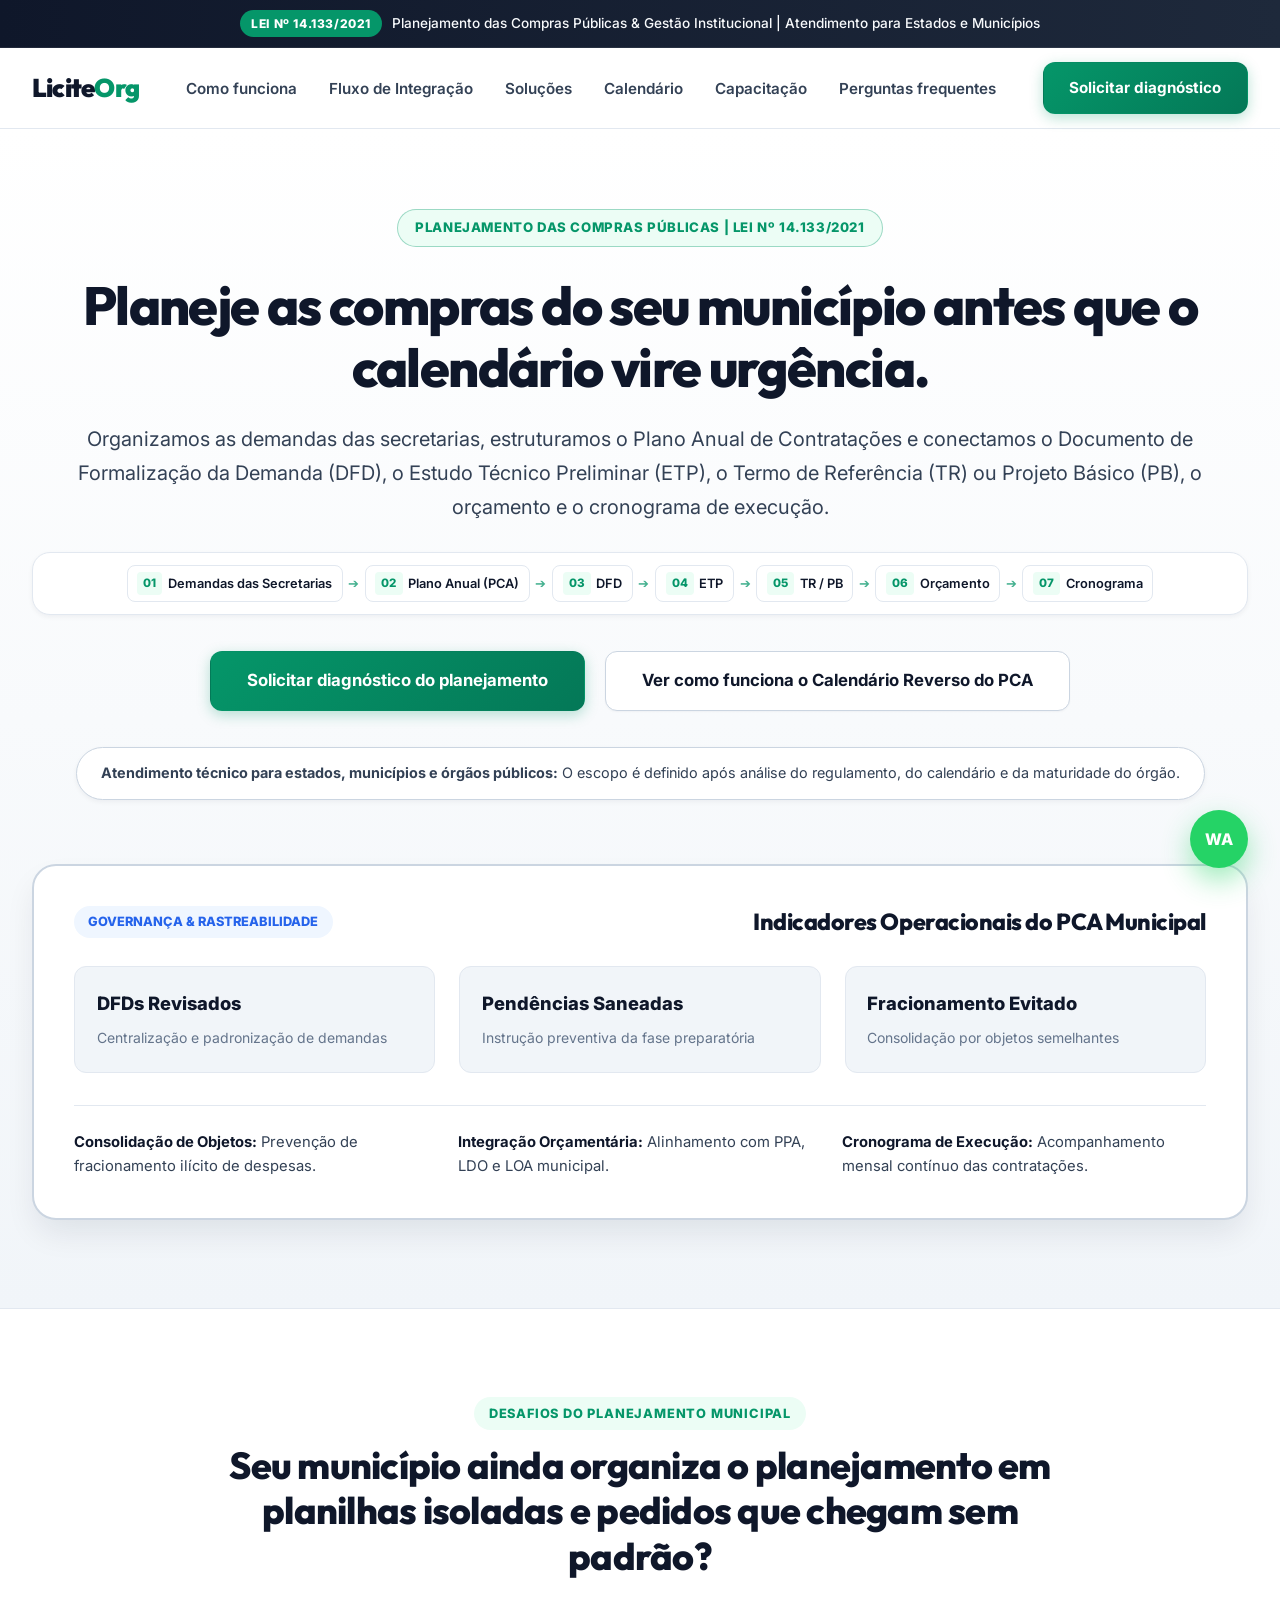
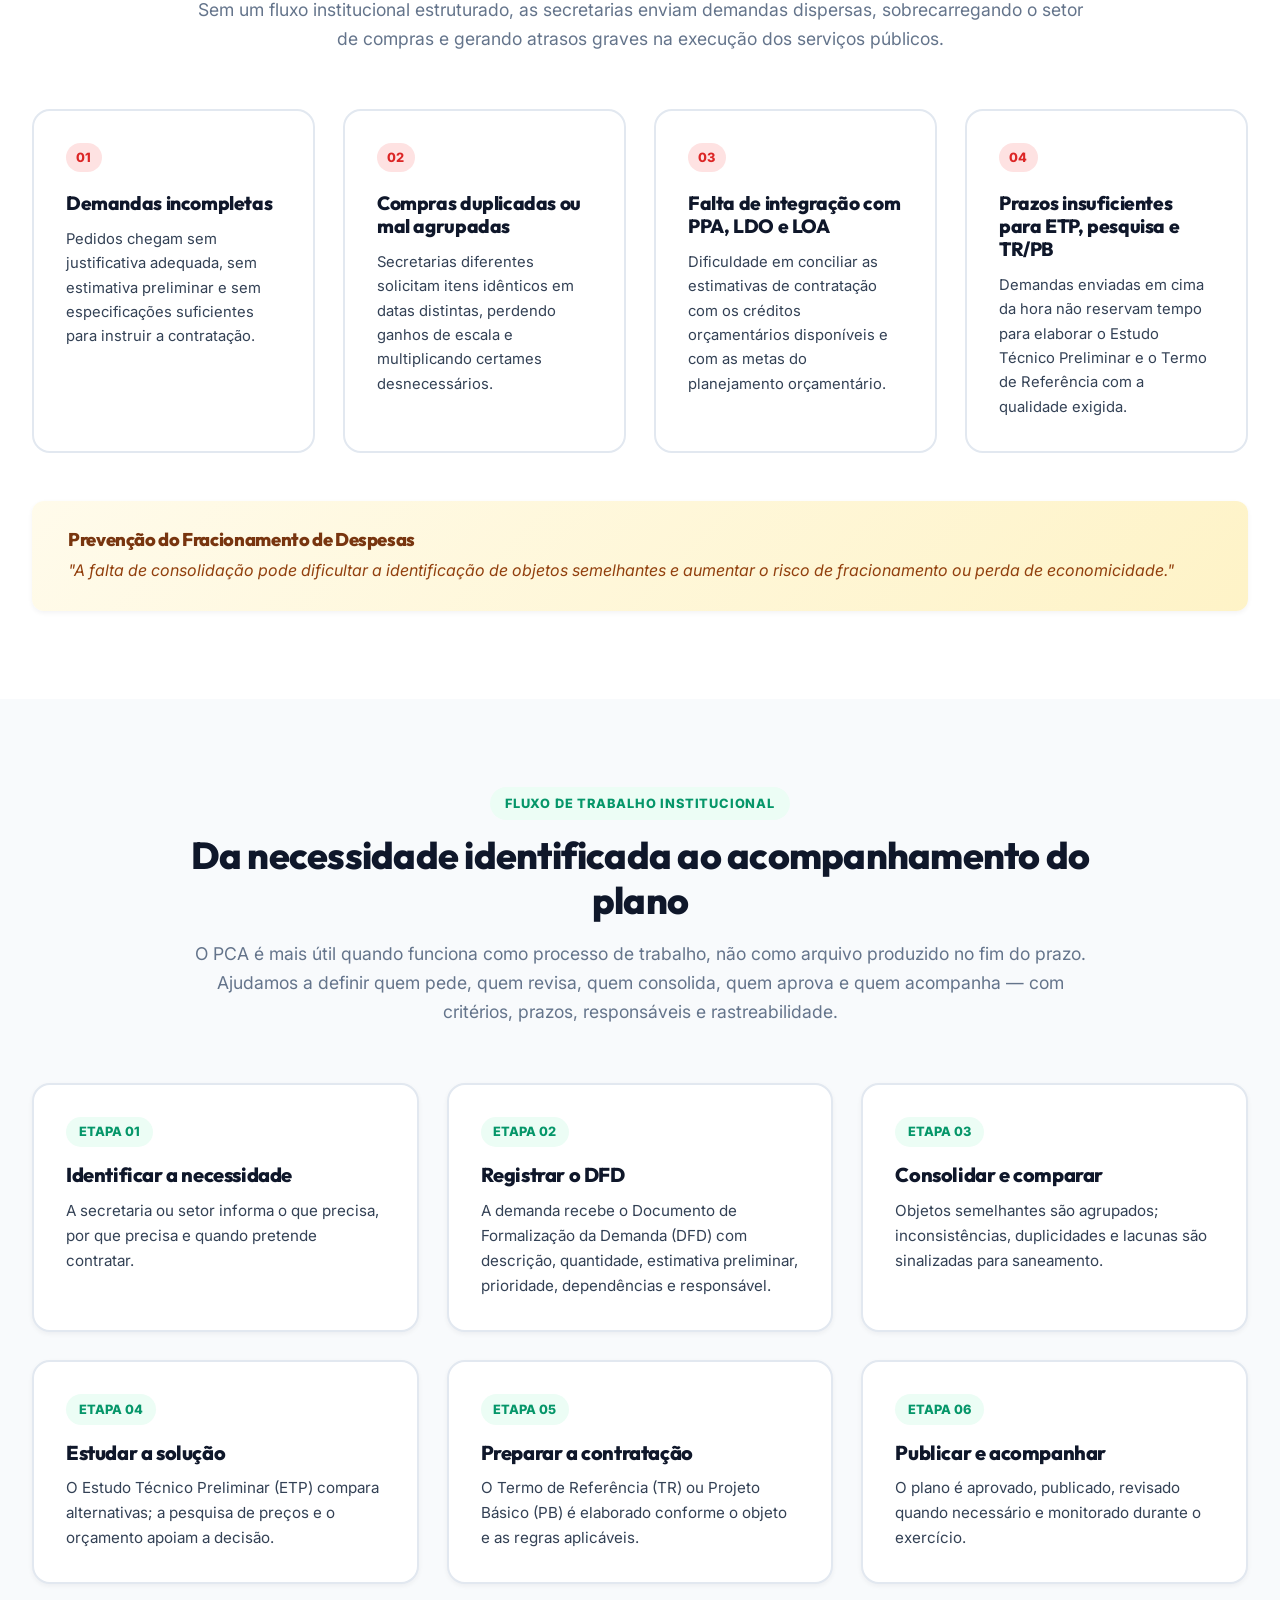
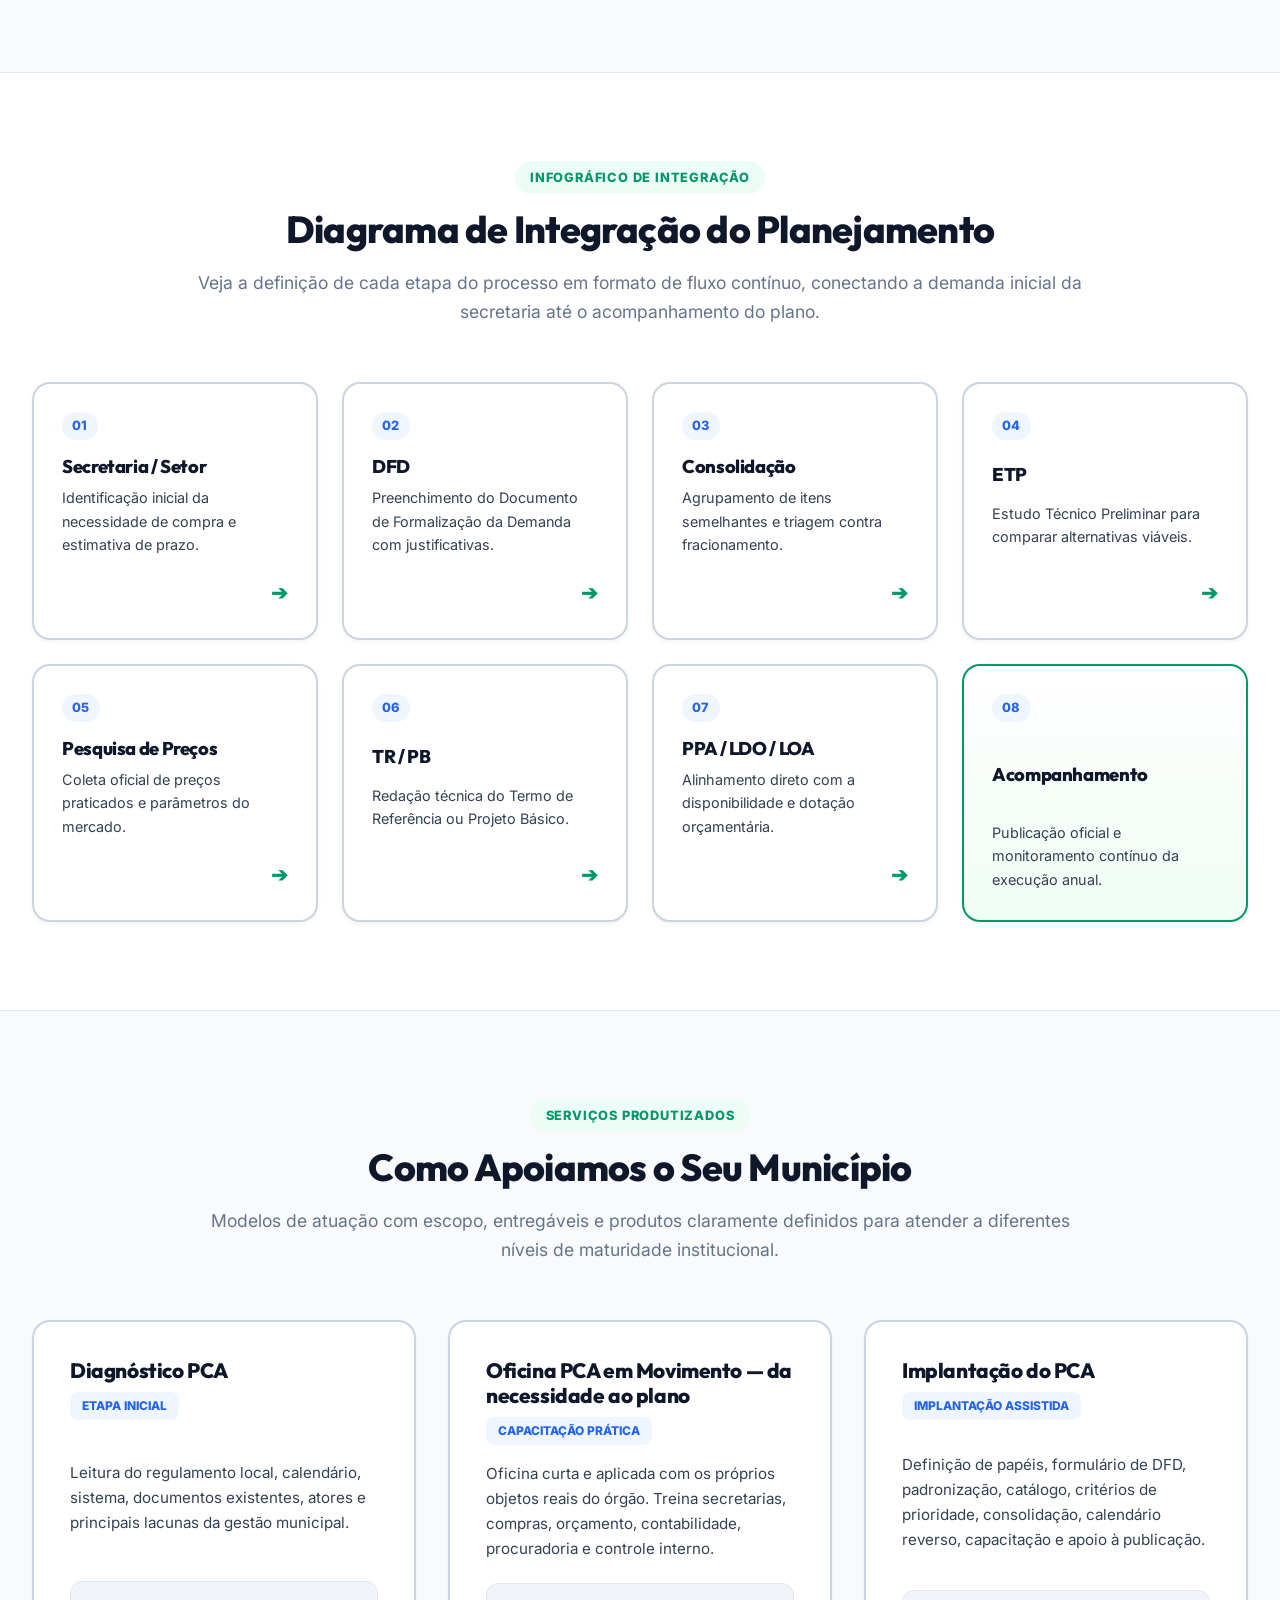
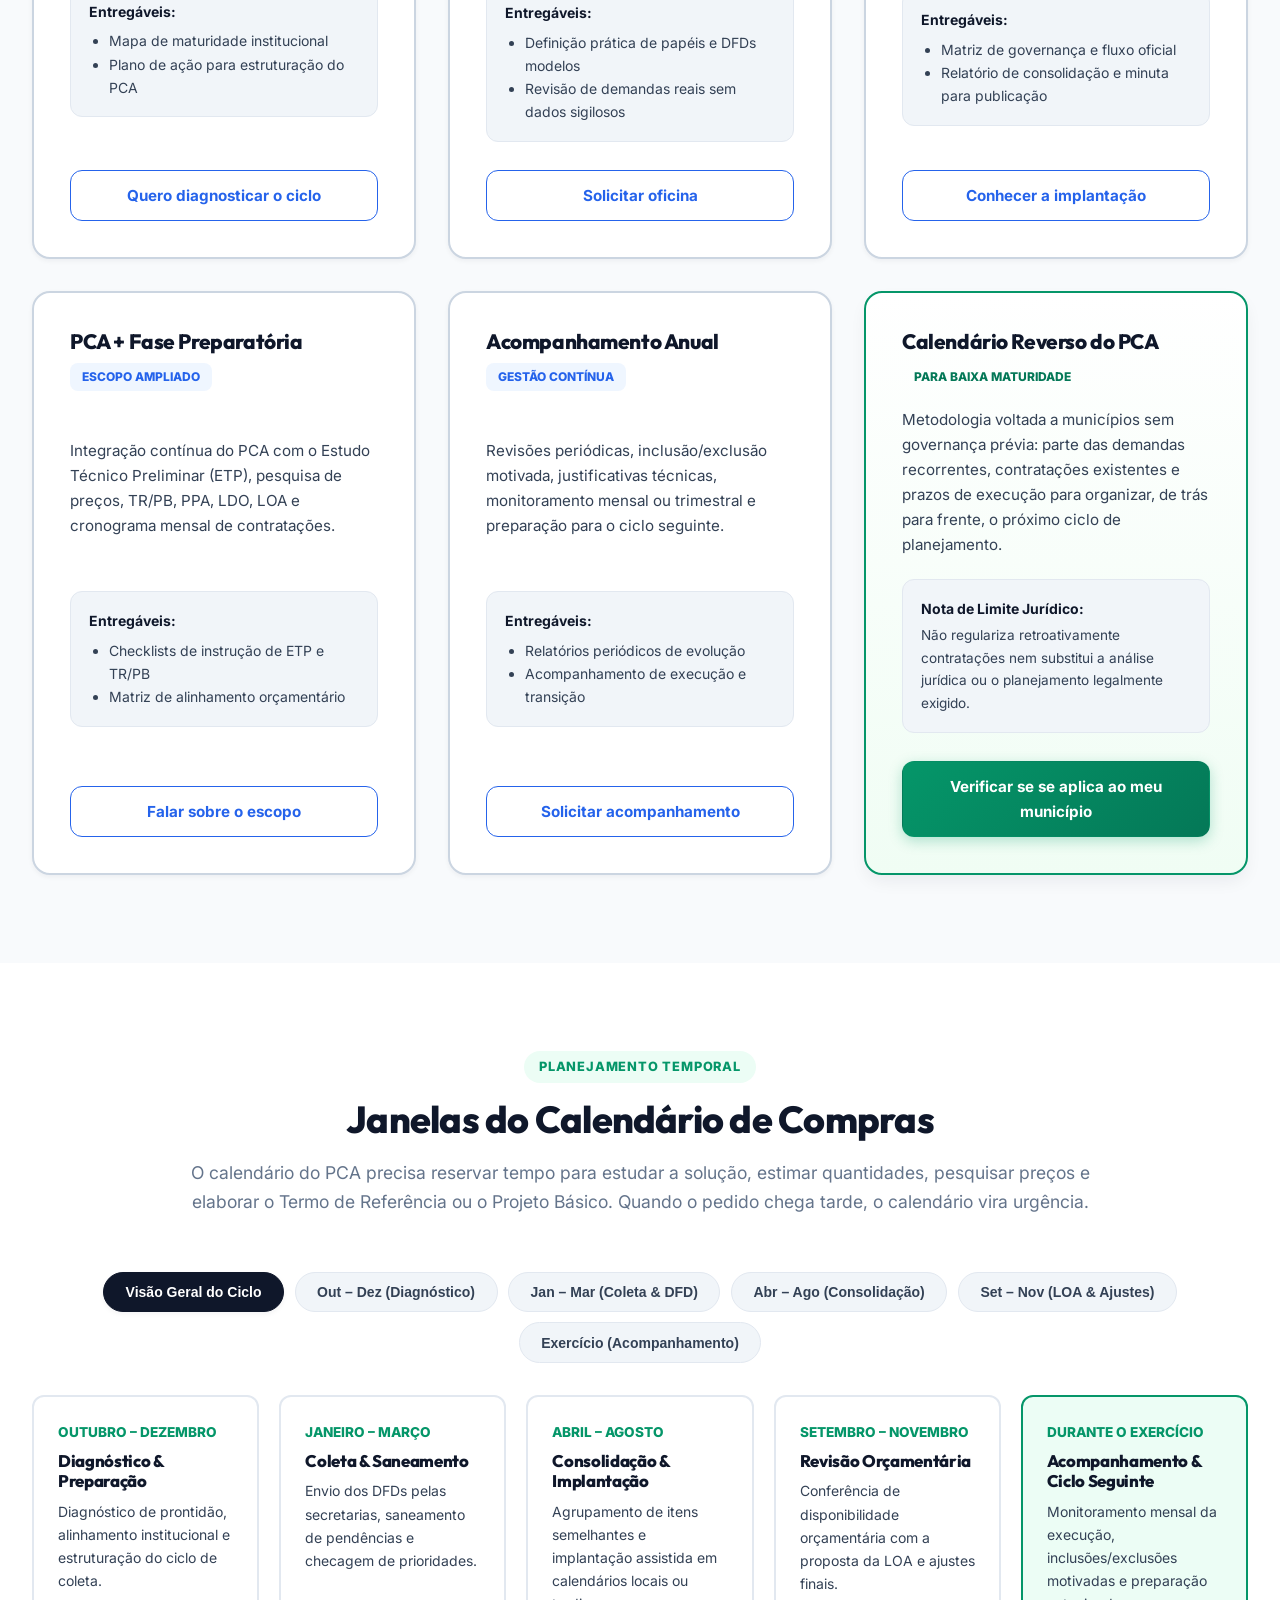
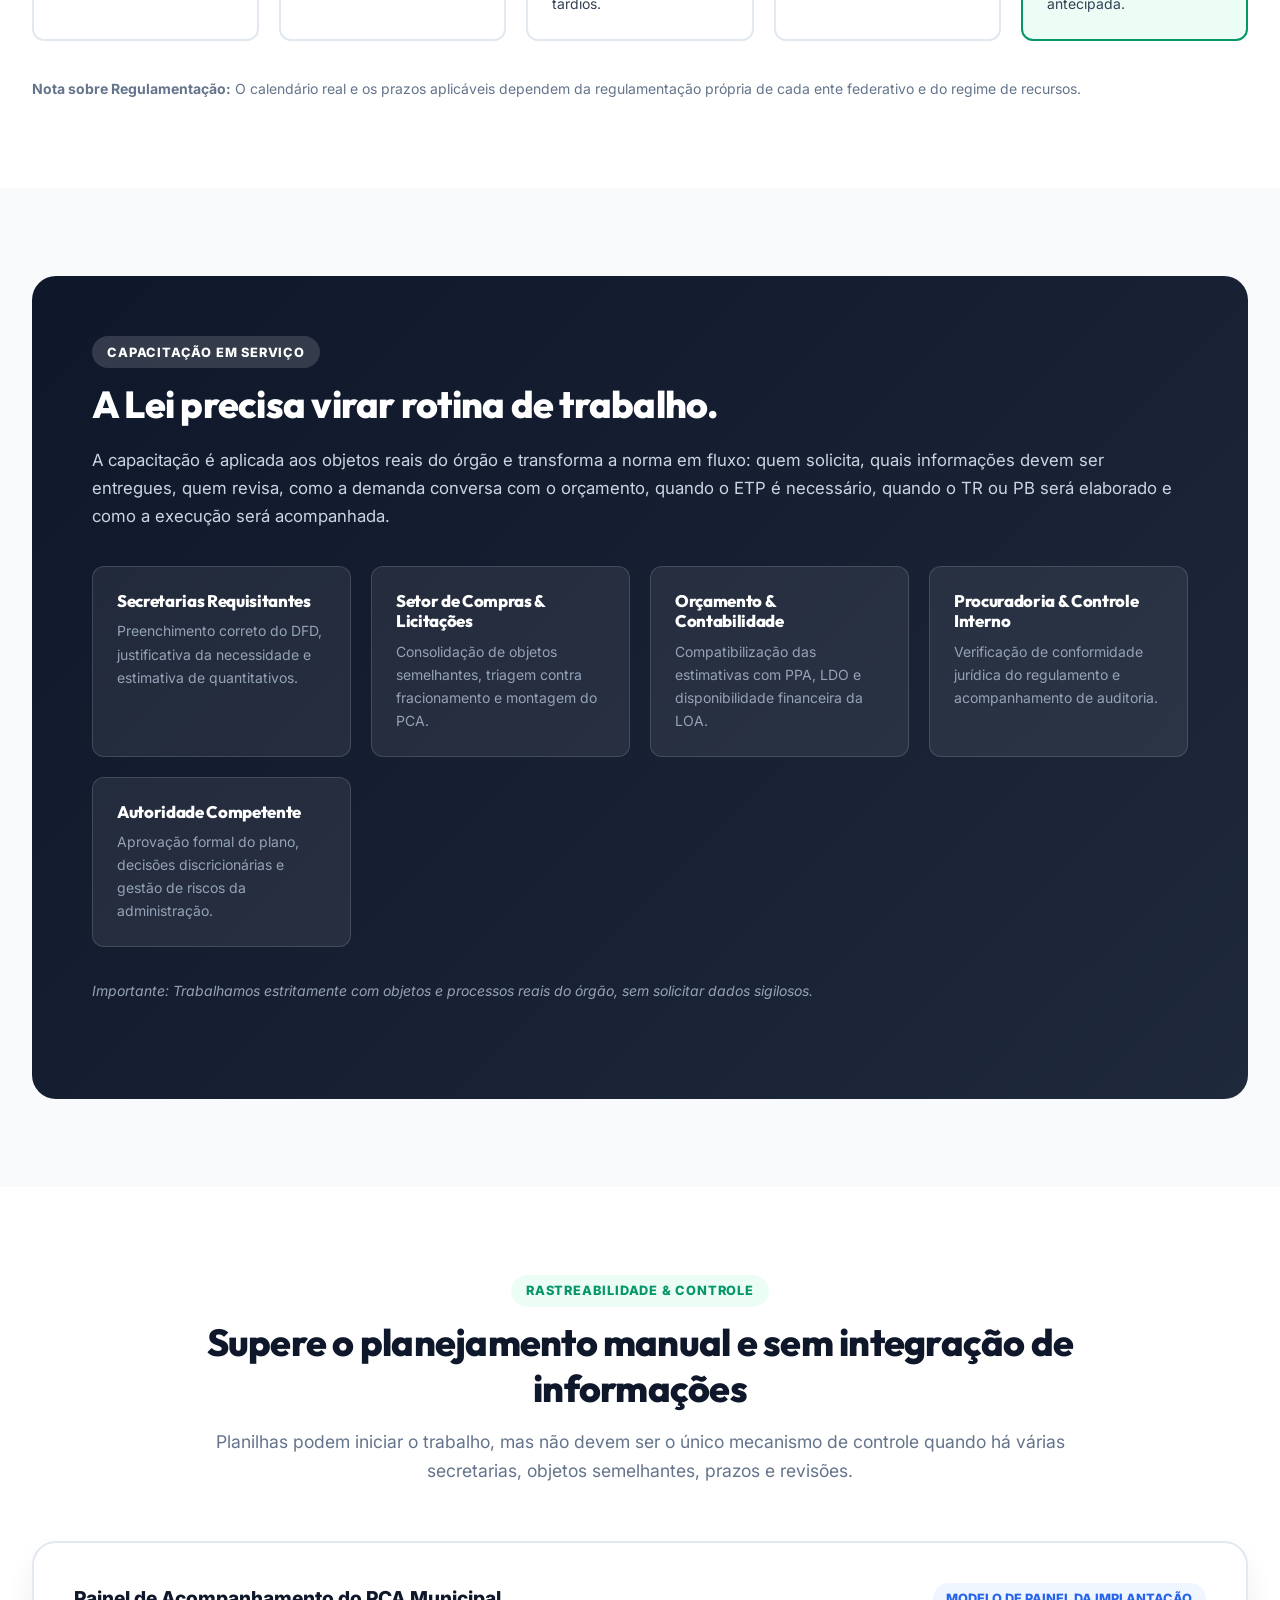
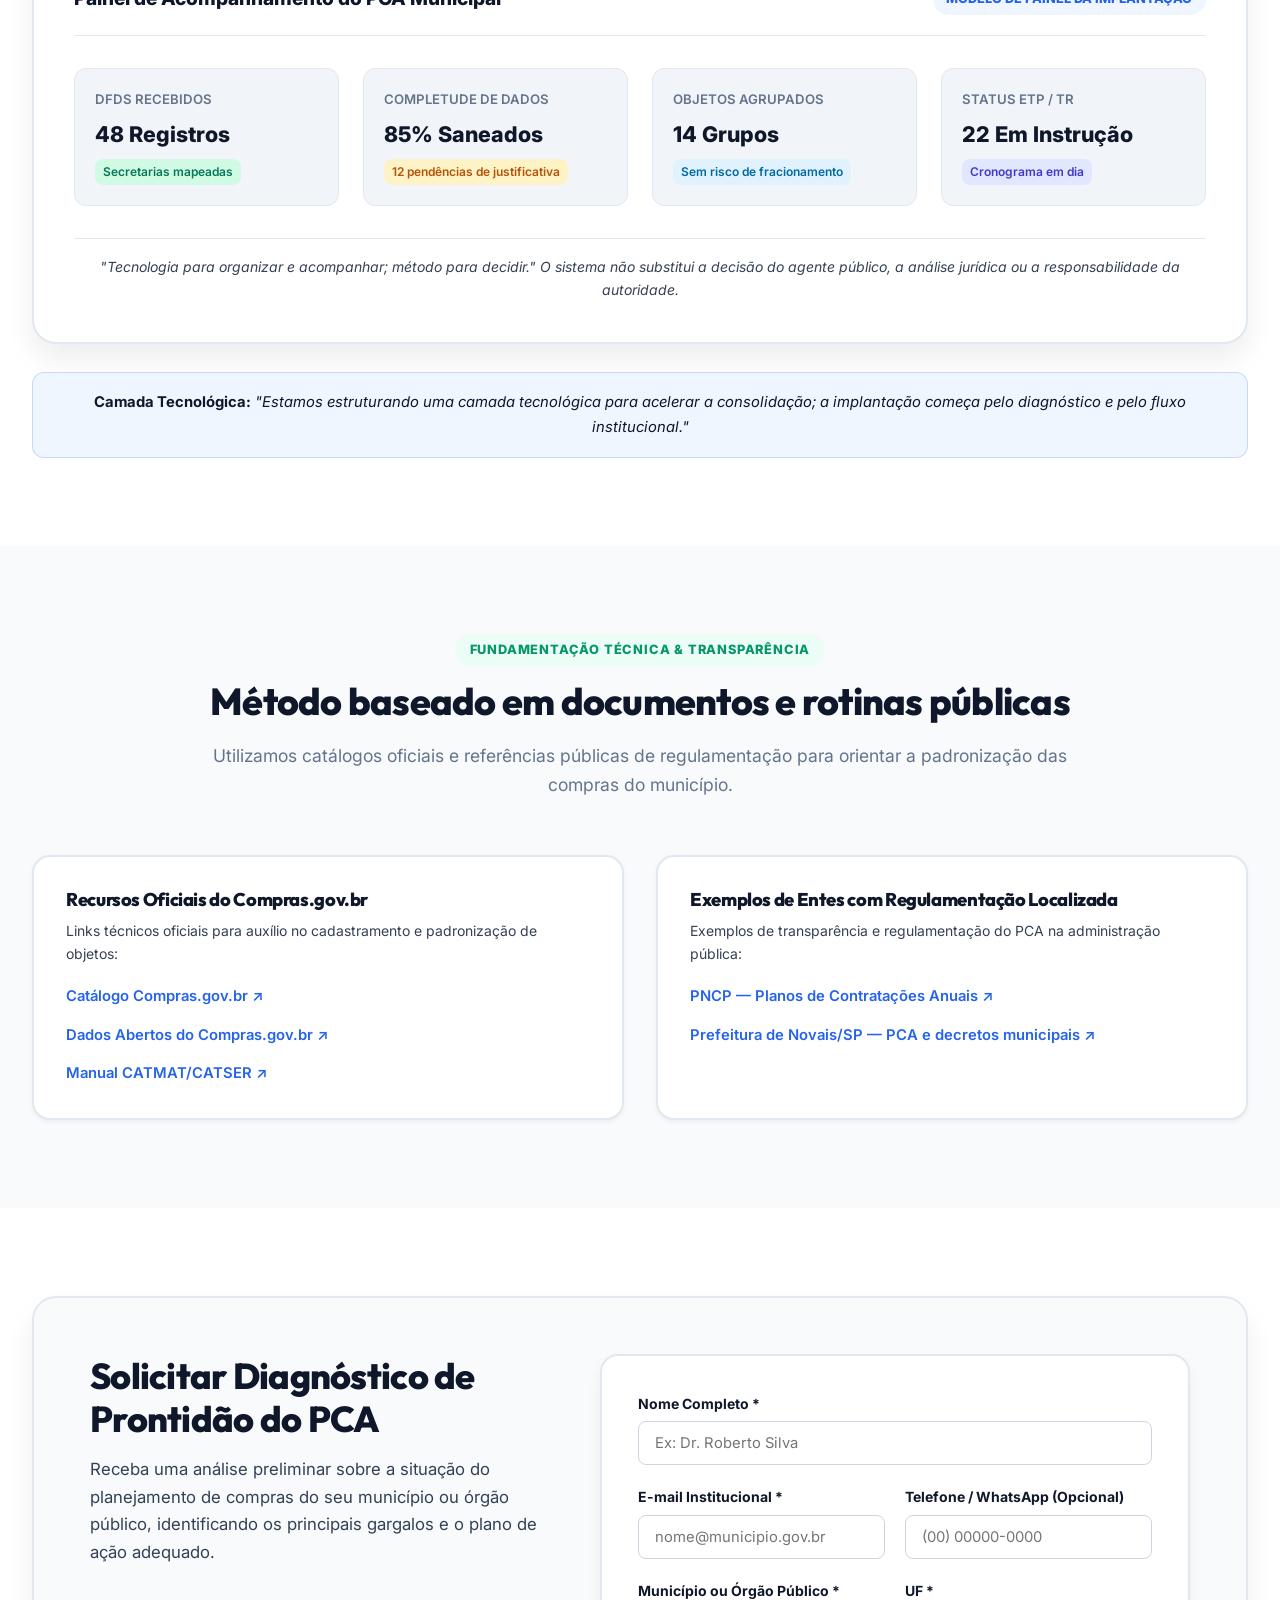
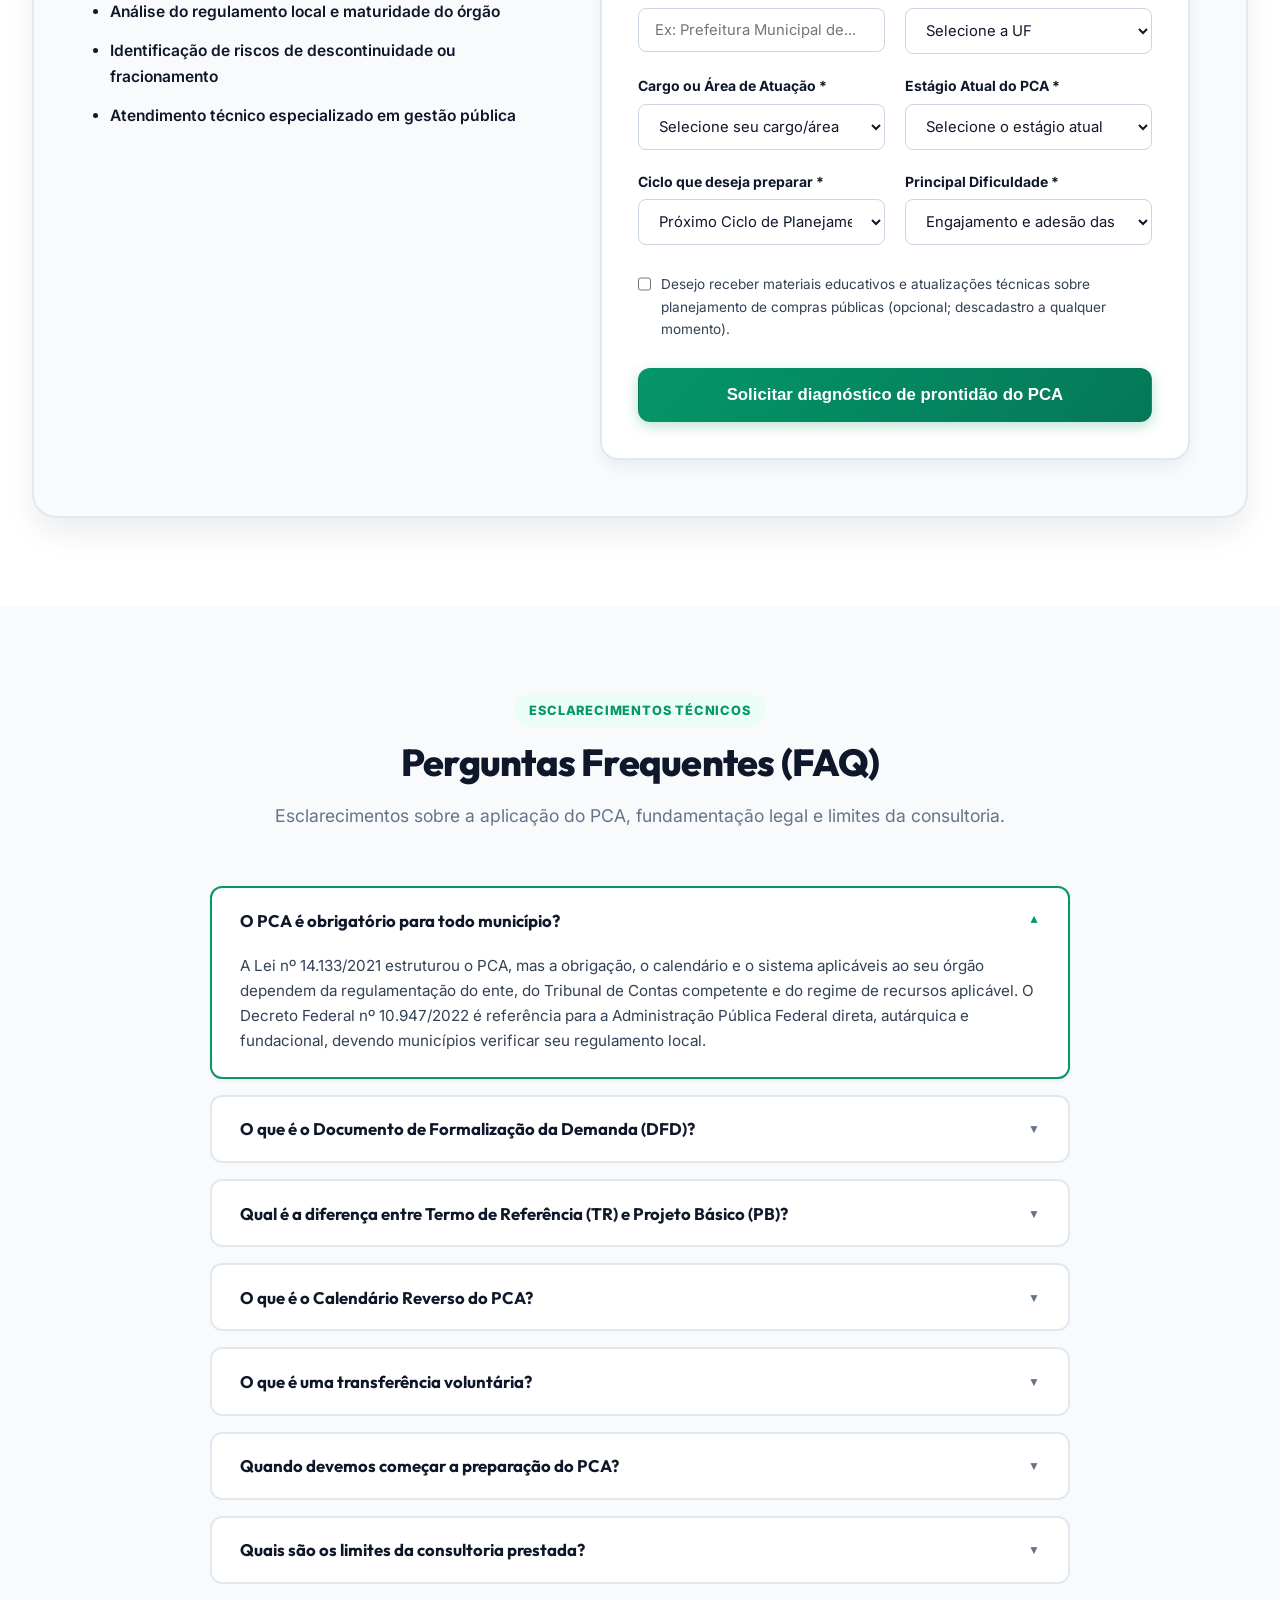
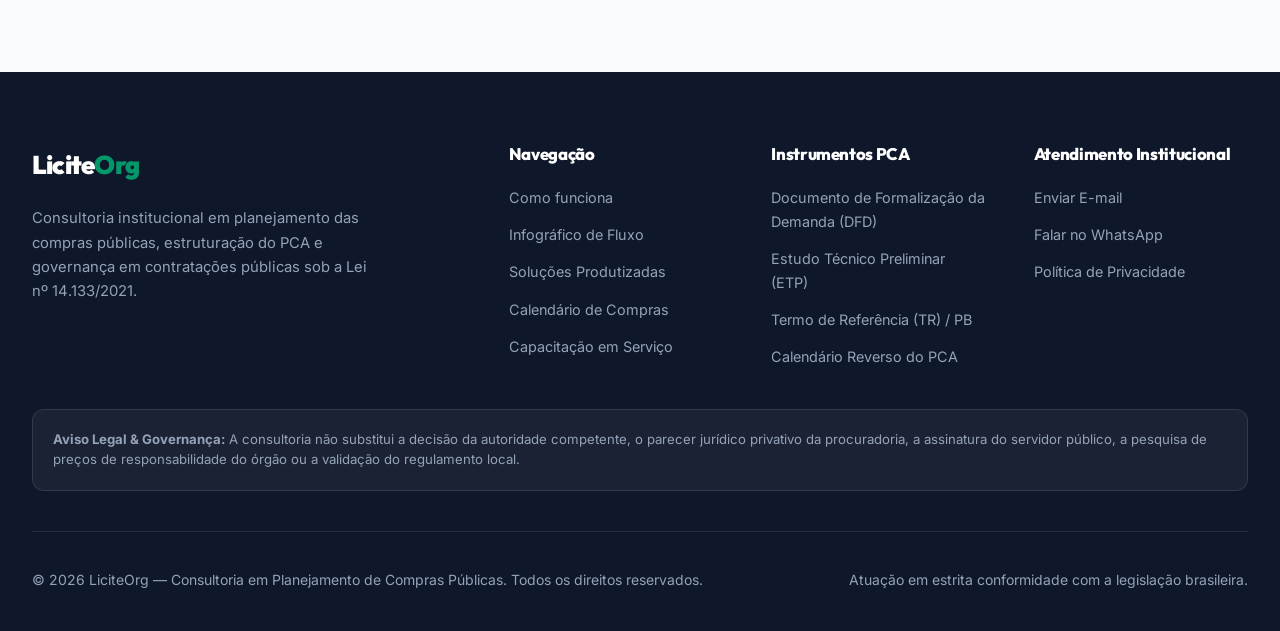
==== index.html @ 4f3f9ecb "Add files via upload" ====
<!DOCTYPE html>
<html lang="pt-BR">
<head>
  <meta charset="UTF-8">
  <meta name="viewport" content="width=device-width, initial-scale=1.0">
  
  <!-- Primary Meta Tags -->
  <title>Planejamento das compras públicas e PCA | LiciteOrg</title>
  <meta name="title" content="Planejamento das compras públicas e PCA | LiciteOrg">
  <meta name="description" content="Organize demandas, DFDs, ETP, TR/PB, orçamento e acompanhamento do Plano Anual de Contratações do seu município ou órgão público.">
  <meta name="keywords" content="Plano Anual de Contratações, PCA municipal, Documento de Formalização da Demanda, DFD, Estudo Técnico Preliminar, ETP, Termo de Referência, TR, Projeto Básico, PB, planejamento das compras públicas, Lei 14.133/2021, capacitação Lei 14.133/2021">

  <!-- Open Graph / Facebook -->
  <meta property="og:type" content="website">
  <meta property="og:title" content="Planejamento das compras públicas e PCA | LiciteOrg">
  <meta property="og:description" content="Organize demandas, DFDs, ETP, TR/PB, orçamento e acompanhamento do Plano Anual de Contratações do seu município ou órgão público.">

  <!-- Structured Data (JSON-LD) -->
  <script type="application/ld+json">
  {
    "@context": "https://schema.org",
    "@type": "Organization",
    "name": "LiciteOrg",
    "url": "https://liciteorg.com.br",
    "description": "Consultoria especializada no planejamento institucional de compras públicas e implantação assistida do Plano Anual de Contratações (PCA) sob a Lei nº 14.133/2021."
  }
  </script>

  <!-- Google Fonts -->
  <link rel="preconnect" href="https://fonts.googleapis.com">
  <link rel="preconnect" href="https://fonts.gstatic.com" crossorigin>
  <link href="https://fonts.googleapis.com/css2?family=Inter:wght@300;400;500;600;700;800&family=Outfit:wght@500;600;700;800;900&display=swap" rel="stylesheet">

  <!-- Custom CSS -->
  <link rel="stylesheet" href="css/styles.css">
</head>
<body>

  <!-- Top Announcement Bar -->
  <div class="top-bar">
    <div class="container">
      <span>
        <span class="badge">LEI Nº 14.133/2021</span>
        Planejamento das Compras Públicas & Gestão Institucional | Atendimento para Estados e Municípios
      </span>
    </div>
  </div>

  <!-- Sticky Navbar -->
  <header class="navbar">
    <div class="container nav-container">
      <a href="#" class="brand-logo" id="nav-brand-logo">
        <div class="brand-text">
          Licite<span>Org</span>
        </div>
      </a>

      <ul class="nav-menu">
        <li><a href="#como-funciona" class="nav-link">Como funciona</a></li>
        <li><a href="#diagrama" class="nav-link">Fluxo de Integração</a></li>
        <li><a href="#solucoes" class="nav-link">Soluções</a></li>
        <li><a href="#calendario" class="nav-link">Calendário</a></li>
        <li><a href="#capacitacao" class="nav-link">Capacitação</a></li>
        <li><a href="#faq" class="nav-link">Perguntas frequentes</a></li>
      </ul>

      <a href="#contato" class="btn btn-primary" id="nav-cta-btn">
        Solicitar diagnóstico
      </a>
    </div>
  </header>

  <!-- Hero Section (Texto & Subheadline em Toda a Extensão da Página) -->
  <section class="hero hero-grand">
    <div class="container">
      <div class="hero-header-full">
        <div class="hero-tag">
          PLANEJAMENTO DAS COMPRAS PÚBLICAS | LEI Nº 14.133/2021
        </div>

        <h1 class="hero-title">
          Planeje as compras do seu município antes que o calendário vire urgência.
        </h1>

        <p class="hero-subtitle">
          Organizamos as demandas das secretarias, estruturamos o Plano Anual de Contratações e conectamos o Documento de Formalização da Demanda (DFD), o Estudo Técnico Preliminar (ETP), o Termo de Referência (TR) ou Projeto Básico (PB), o orçamento e o cronograma de execução.
        </p>

        <!-- Horizontal Flow Ribbon accompanying full page width -->
        <div class="hero-flow-ribbon">
          <div class="flow-step"><span class="step-num">01</span> Demandas das Secretarias</div>
          <div class="flow-arrow">➔</div>
          <div class="flow-step"><span class="step-num">02</span> Plano Anual (PCA)</div>
          <div class="flow-arrow">➔</div>
          <div class="flow-step"><span class="step-num">03</span> DFD</div>
          <div class="flow-arrow">➔</div>
          <div class="flow-step"><span class="step-num">04</span> ETP</div>
          <div class="flow-arrow">➔</div>
          <div class="flow-step"><span class="step-num">05</span> TR / PB</div>
          <div class="flow-arrow">➔</div>
          <div class="flow-step"><span class="step-num">06</span> Orçamento</div>
          <div class="flow-arrow">➔</div>
          <div class="flow-step"><span class="step-num">07</span> Cronograma</div>
        </div>

        <div class="hero-actions-center">
          <a href="#contato" class="btn btn-primary btn-hero-lg" id="hero-primary-cta">
            Solicitar diagnóstico do planejamento
          </a>
          <a href="#calendario-reverso" class="btn btn-secondary btn-hero-lg" id="hero-secondary-cta">
            Ver como funciona o Calendário Reverso do PCA
          </a>
        </div>

        <div class="hero-microcopy-pill">
          <span><strong>Atendimento técnico para estados, municípios e órgãos públicos:</strong> O escopo é definido após análise do regulamento, do calendário e da maturidade do órgão.</span>
        </div>
      </div>

      <!-- Banner de Indicadores Operacionais B2A -->
      <div class="hero-governance-banner">
        <div class="governance-card-header">
          <span class="governance-badge">Governança & Rastreabilidade</span>
          <h3>Indicadores Operacionais do PCA Municipal</h3>
        </div>

        <div class="governance-stats-grid">
          <div class="gov-stat-item">
            <span class="stat-number-text">DFDs Revisados</span>
            <span class="stat-subtext">Centralização e padronização de demandas</span>
          </div>
          <div class="gov-stat-item">
            <span class="stat-number-text">Pendências Saneadas</span>
            <span class="stat-subtext">Instrução preventiva da fase preparatória</span>
          </div>
          <div class="gov-stat-item">
            <span class="stat-number-text">Fracionamento Evitado</span>
            <span class="stat-subtext">Consolidação por objetos semelhantes</span>
          </div>
        </div>

        <div class="governance-features-row">
          <div class="gov-feature"><strong>Consolidação de Objetos:</strong> Prevenção de fracionamento ilícito de despesas.</div>
          <div class="gov-feature"><strong>Integração Orçamentária:</strong> Alinhamento com PPA, LDO e LOA municipal.</div>
          <div class="gov-feature"><strong>Cronograma de Execução:</strong> Acompanhamento mensal contínuo das contratações.</div>
        </div>
      </div>
    </div>
  </section>

  <!-- Seção Gatilho de Dor Municipal (Design Nítido e Limpo) -->
  <section class="pain-section">
    <div class="container">
      <div class="section-header">
        <span class="section-tag">Desafios do Planejamento Municipal</span>
        <h2 class="section-title">Seu município ainda organiza o planejamento em planilhas isoladas e pedidos que chegam sem padrão?</h2>
        <p class="section-subtitle">
          Sem um fluxo institucional estruturado, as secretarias enviam demandas dispersas, sobrecarregando o setor de compras e gerando atrasos graves na execução dos serviços públicos.
        </p>
      </div>

      <div class="pain-cards-grid">
        <div class="pain-card">
          <span class="pain-card-number">01</span>
          <h3>Demandas incompletas</h3>
          <p>Pedidos chegam sem justificativa adequada, sem estimativa preliminar e sem especificações suficientes para instruir a contratação.</p>
        </div>

        <div class="pain-card">
          <span class="pain-card-number">02</span>
          <h3>Compras duplicadas ou mal agrupadas</h3>
          <p>Secretarias diferentes solicitam itens idênticos em datas distintas, perdendo ganhos de escala e multiplicando certames desnecessários.</p>
        </div>

        <div class="pain-card">
          <span class="pain-card-number">03</span>
          <h3>Falta de integração com PPA, LDO e LOA</h3>
          <p>Dificuldade em conciliar as estimativas de contratação com os créditos orçamentários disponíveis e com as metas do planejamento orçamentário.</p>
        </div>

        <div class="pain-card">
          <span class="pain-card-number">04</span>
          <h3>Prazos insuficientes para ETP, pesquisa e TR/PB</h3>
          <p>Demandas enviadas em cima da hora não reservam tempo para elaborar o Estudo Técnico Preliminar e o Termo de Referência com a qualidade exigida.</p>
        </div>
      </div>

      <!-- Alerta Técnico de Prevenção ao Fracionamento -->
      <div class="compliance-alert-banner">
        <div class="alert-content">
          <h4>Prevenção do Fracionamento de Despesas</h4>
          <p>"A falta de consolidação pode dificultar a identificação de objetos semelhantes e aumentar o risco de fracionamento ou perda de economicidade."</p>
        </div>
      </div>
    </div>
  </section>

  <!-- Processo Visual de 6 Etapas (Como Funciona) -->
  <section id="como-funciona" class="process-section">
    <div class="container">
      <div class="section-header">
        <span class="section-tag">Fluxo de Trabalho Institucional</span>
        <h2 class="section-title">Da necessidade identificada ao acompanhamento do plano</h2>
        <p class="section-subtitle">
          O PCA é mais útil quando funciona como processo de trabalho, não como arquivo produzido no fim do prazo. Ajudamos a definir quem pede, quem revisa, quem consolida, quem aprova e quem acompanha — com critérios, prazos, responsáveis e rastreabilidade.
        </p>
      </div>

      <div class="visual-steps-grid">
        <div class="step-card">
          <div class="step-badge">Etapa 01</div>
          <h3>Identificar a necessidade</h3>
          <p>A secretaria ou setor informa o que precisa, por que precisa e quando pretende contratar.</p>
        </div>

        <div class="step-card">
          <div class="step-badge">Etapa 02</div>
          <h3>Registrar o DFD</h3>
          <p>A demanda recebe o Documento de Formalização da Demanda (DFD) com descrição, quantidade, estimativa preliminar, prioridade, dependências e responsável.</p>
        </div>

        <div class="step-card">
          <div class="step-badge">Etapa 03</div>
          <h3>Consolidar e comparar</h3>
          <p>Objetos semelhantes são agrupados; inconsistências, duplicidades e lacunas são sinalizadas para saneamento.</p>
        </div>

        <div class="step-card">
          <div class="step-badge">Etapa 04</div>
          <h3>Estudar a solução</h3>
          <p>O Estudo Técnico Preliminar (ETP) compara alternativas; a pesquisa de preços e o orçamento apoiam a decisão.</p>
        </div>

        <div class="step-card">
          <div class="step-badge">Etapa 05</div>
          <h3>Preparar a contratação</h3>
          <p>O Termo de Referência (TR) ou Projeto Básico (PB) é elaborado conforme o objeto e as regras aplicáveis.</p>
        </div>

        <div class="step-card">
          <div class="step-badge">Etapa 06</div>
          <h3>Publicar e acompanhar</h3>
          <p>O plano é aprovado, publicado, revisado quando necessário e monitorado durante o exercício.</p>
        </div>
      </div>
    </div>
  </section>

  <!-- INFOGRÁFICO DE PROCESSO EM FLUXO (Infographic Flowchart) -->
  <section id="diagrama" class="diagram-infographic-section">
    <div class="container">
      <div class="section-header">
        <span class="section-tag">Infográfico de Integração</span>
        <h2 class="section-title">Diagrama de Integração do Planejamento</h2>
        <p class="section-subtitle">
          Veja a definição de cada etapa do processo em formato de fluxo contínuo, conectando a demanda inicial da secretaria até o acompanhamento do plano.
        </p>
      </div>

      <div class="infographic-flowchart-grid">
        <div class="info-flow-card">
          <div class="info-step-num">01</div>
          <h4>Secretaria / Setor</h4>
          <p>Identificação inicial da necessidade de compra e estimativa de prazo.</p>
          <div class="info-flow-arrow">➔</div>
        </div>

        <div class="info-flow-card">
          <div class="info-step-num">02</div>
          <h4>DFD</h4>
          <p>Preenchimento do Documento de Formalização da Demanda com justificativas.</p>
          <div class="info-flow-arrow">➔</div>
        </div>

        <div class="info-flow-card">
          <div class="info-step-num">03</div>
          <h4>Consolidação</h4>
          <p>Agrupamento de itens semelhantes e triagem contra fracionamento.</p>
          <div class="info-flow-arrow">➔</div>
        </div>

        <div class="info-flow-card">
          <div class="info-step-num">04</div>
          <h4>ETP</h4>
          <p>Estudo Técnico Preliminar para comparar alternativas viáveis.</p>
          <div class="info-flow-arrow">➔</div>
        </div>

        <div class="info-flow-card">
          <div class="info-step-num">05</div>
          <h4>Pesquisa de Preços</h4>
          <p>Coleta oficial de preços praticados e parâmetros do mercado.</p>
          <div class="info-flow-arrow">➔</div>
        </div>

        <div class="info-flow-card">
          <div class="info-step-num">06</div>
          <h4>TR / PB</h4>
          <p>Redação técnica do Termo de Referência ou Projeto Básico.</p>
          <div class="info-flow-arrow">➔</div>
        </div>

        <div class="info-flow-card">
          <div class="info-step-num">07</div>
          <h4>PPA / LDO / LOA</h4>
          <p>Alinhamento direto com a disponibilidade e dotação orçamentária.</p>
          <div class="info-flow-arrow">➔</div>
        </div>

        <div class="info-flow-card finish-card">
          <div class="info-step-num">08</div>
          <h4>Acompanhamento</h4>
          <p>Publicação oficial e monitoramento contínuo da execução anual.</p>
        </div>
      </div>
    </div>
  </section>

  <!-- Soluções Produtizadas B2A (Cards Nítidos com Bordas Definidas) -->
  <section id="solucoes" class="solutions-section">
    <div class="container">
      <div class="section-header">
        <span class="section-tag">Serviços Produtizados</span>
        <h2 class="section-title">Como Apoiamos o Seu Município</h2>
        <p class="section-subtitle">
          Modelos de atuação com escopo, entregáveis e produtos claramente definidos para atender a diferentes níveis de maturidade institucional.
        </p>
      </div>

      <div class="solutions-grid">
        
        <!-- Produto 1 -->
        <div class="solution-product-card" id="card-diagnostico">
          <div class="product-header">
            <h3>Diagnóstico PCA</h3>
            <span class="product-tag">Etapa Inicial</span>
          </div>
          <p class="product-desc">Leitura do regulamento local, calendário, sistema, documentos existentes, atores e principais lacunas da gestão municipal.</p>
          <div class="product-deliverables">
            <strong>Entregáveis:</strong>
            <ul>
              <li>Mapa de maturidade institucional</li>
              <li>Plano de ação para estruturação do PCA</li>
            </ul>
          </div>
          <a href="#contato" class="btn btn-outline product-cta" data-service="Diagnóstico PCA">Quero diagnosticar o ciclo</a>
        </div>

        <!-- Produto 2 -->
        <div class="solution-product-card" id="card-oficina">
          <div class="product-header">
            <h3>Oficina PCA em Movimento — da necessidade ao plano</h3>
            <span class="product-tag">Capacitação Prática</span>
          </div>
          <p class="product-desc">Oficina curta e aplicada com os próprios objetos reais do órgão. Treina secretarias, compras, orçamento, contabilidade, procuradoria e controle interno.</p>
          <div class="product-deliverables">
            <strong>Entregáveis:</strong>
            <ul>
              <li>Definição prática de papéis e DFDs modelos</li>
              <li>Revisão de demandas reais sem dados sigilosos</li>
            </ul>
          </div>
          <a href="#contato" class="btn btn-outline product-cta" data-service="Oficina PCA em Movimento">Solicitar oficina</a>
        </div>

        <!-- Produto 3 -->
        <div class="solution-product-card" id="card-implantacao">
          <div class="product-header">
            <h3>Implantação do PCA</h3>
            <span class="product-tag">Implantação Assistida</span>
          </div>
          <p class="product-desc">Definição de papéis, formulário de DFD, padronização, catálogo, critérios de prioridade, consolidação, calendário reverso, capacitação e apoio à publicação.</p>
          <div class="product-deliverables">
            <strong>Entregáveis:</strong>
            <ul>
              <li>Matriz de governança e fluxo oficial</li>
              <li>Relatório de consolidação e minuta para publicação</li>
            </ul>
          </div>
          <a href="#contato" class="btn btn-outline product-cta" data-service="Implantação do PCA">Conhecer a implantação</a>
        </div>

        <!-- Produto 4 -->
        <div class="solution-product-card" id="card-fase-preparatoria">
          <div class="product-header">
            <h3>PCA + Fase Preparatória</h3>
            <span class="product-tag">Escopo Ampliado</span>
          </div>
          <p class="product-desc">Integração contínua do PCA com o Estudo Técnico Preliminar (ETP), pesquisa de preços, TR/PB, PPA, LDO, LOA e cronograma mensal de contratações.</p>
          <div class="product-deliverables">
            <strong>Entregáveis:</strong>
            <ul>
              <li>Checklists de instrução de ETP e TR/PB</li>
              <li>Matriz de alinhamento orçamentário</li>
            </ul>
          </div>
          <a href="#contato" class="btn btn-outline product-cta" data-service="PCA + Fase Preparatória">Falar sobre o escopo</a>
        </div>

        <!-- Produto 5 -->
        <div class="solution-product-card" id="card-acompanhamento">
          <div class="product-header">
            <h3>Acompanhamento Anual</h3>
            <span class="product-tag">Gestão Contínua</span>
          </div>
          <p class="product-desc">Revisões periódicas, inclusão/exclusão motivada, justificativas técnicas, monitoramento mensal ou trimestral e preparação para o ciclo seguinte.</p>
          <div class="product-deliverables">
            <strong>Entregáveis:</strong>
            <ul>
              <li>Relatórios periódicos de evolução</li>
              <li>Acompanhamento de execução e transição</li>
            </ul>
          </div>
          <a href="#contato" class="btn btn-outline product-cta" data-service="Acompanhamento Anual">Solicitar acompanhamento</a>
        </div>

        <!-- Produto 6: Calendário Reverso do PCA -->
        <div class="solution-product-card highlight-product" id="calendario-reverso">
          <div class="product-header">
            <h3>Calendário Reverso do PCA</h3>
            <span class="product-tag special-tag">Para Baixa Maturidade</span>
          </div>
          <p class="product-desc">Metodologia voltada a municípios sem governança prévia: parte das demandas recorrentes, contratações existentes e prazos de execução para organizar, de trás para frente, o próximo ciclo de planejamento.</p>
          <div class="product-deliverables">
            <strong>Nota de Limite Jurídico:</strong>
            <p style="font-size: 0.85rem; color: var(--text-secondary); margin-top: 0.25rem;">Não regulariza retroativamente contratações nem substitui a análise jurídica ou o planejamento legalmente exigido.</p>
          </div>
          <a href="#contato" class="btn btn-primary product-cta" data-service="Calendário Reverso do PCA">Verificar se se aplica ao meu município</a>
        </div>

      </div>
    </div>
  </section>

  <!-- Gatilho Temporal & Calendário de Compras (Com Abas Interativas) -->
  <section id="calendario" class="calendar-section">
    <div class="container">
      <div class="section-header">
        <span class="section-tag">Planejamento Temporal</span>
        <h2 class="section-title">Janelas do Calendário de Compras</h2>
        <p class="section-subtitle">
          O calendário do PCA precisa reservar tempo para estudar a solução, estimar quantidades, pesquisar preços e elaborar o Termo de Referência ou o Projeto Básico. Quando o pedido chega tarde, o calendário vira urgência.
        </p>
      </div>

      <!-- Abas Interativas do Calendário -->
      <div class="calendar-tabs-wrapper">
        <div class="calendar-tabs-nav">
          <button class="calendar-tab active" data-tab="tab-all">Visão Geral do Ciclo</button>
          <button class="calendar-tab" data-tab="tab-p1">Out – Dez (Diagnóstico)</button>
          <button class="calendar-tab" data-tab="tab-p2">Jan – Mar (Coleta & DFD)</button>
          <button class="calendar-tab" data-tab="tab-p3">Abr – Ago (Consolidação)</button>
          <button class="calendar-tab" data-tab="tab-p4">Set – Nov (LOA & Ajustes)</button>
          <button class="calendar-tab" data-tab="tab-p5">Exercício (Acompanhamento)</button>
        </div>

        <div class="calendar-tab-panel active" id="tab-all">
          <div class="timeline-windows-grid">
            <div class="window-card">
              <div class="window-period">Outubro – Dezembro</div>
              <h4>Diagnóstico & Preparação</h4>
              <p>Diagnóstico de prontidão, alinhamento institucional e estruturação do ciclo de coleta.</p>
            </div>

            <div class="window-card">
              <div class="window-period">Janeiro – Março</div>
              <h4>Coleta & Saneamento</h4>
              <p>Envio dos DFDs pelas secretarias, saneamento de pendências e checagem de prioridades.</p>
            </div>

            <div class="window-card">
              <div class="window-period">Abril – Agosto</div>
              <h4>Consolidação & Implantação</h4>
              <p>Agrupamento de itens semelhantes e implantação assistida em calendários locais ou tardios.</p>
            </div>

            <div class="window-card">
              <div class="window-period">Setembro – Novembro</div>
              <h4>Revisão Orçamentária</h4>
              <p>Conferência de disponibilidade orçamentária com a proposta da LOA e ajustes finais.</p>
            </div>

            <div class="window-card highlight-card">
              <div class="window-period">Durante o Exercício</div>
              <h4>Acompanhamento & Ciclo Seguinte</h4>
              <p>Monitoramento mensal da execução, inclusões/exclusões motivadas e preparação antecipada.</p>
            </div>
          </div>
        </div>

        <div class="calendar-tab-panel" id="tab-p1">
          <div class="tab-detail-card">
            <h4>Outubro a Dezembro: Fase Diagnóstica e Estruturação</h4>
            <p>Período ideal para realizar a leitura das normas locais, verificar a maturidade dos setores e definir o modelo padronizado do Documento de Formalização da Demanda (DFD) para o ciclo seguinte.</p>
          </div>
        </div>

        <div class="calendar-tab-panel" id="tab-p2">
          <div class="tab-detail-card">
            <h4>Janeiro a Março: Coleta de Demandas e Saneamento Inicial</h4>
            <p>As secretarias municipais preenchem os DFDs com justificativas, quantidades e prioridades. A equipe de planejamento realiza o saneamento preventivo de informações incompletas.</p>
          </div>
        </div>

        <div class="calendar-tab-panel" id="tab-p3">
          <div class="tab-detail-card">
            <h4>Abril a Agosto: Consolidação e Implantação Assistida</h4>
            <p>Agrupamento de compras de objetos idênticos de diferentes pastas para evitar o fracionamento ilícito de despesas e alavancar a economia de escala.</p>
          </div>
        </div>

        <div class="calendar-tab-panel" id="tab-p4">
          <div class="tab-detail-card">
            <h4>Setembro a Novembro: Compatibilização com a LOA Municipal</h4>
            <p>Ajuste final entre as estimativas do PCA e a Lei Orçamentária Anual (LOA) em tramitação na Câmara Municipal para garantir lastro orçamentário real.</p>
          </div>
        </div>

        <div class="calendar-tab-panel" id="tab-p5">
          <div class="tab-detail-card">
            <h4>Durante o Exercício: Acompanhamento e Revisões Motivadas</h4>
            <p>Monitoramento mensal do cronograma de contratações, aprovação formal de alterações no PCA e preparação do calendário do ciclo posterior.</p>
          </div>
        </div>
      </div>

      <div class="legal-note-text">
        <span><strong>Nota sobre Regulamentação:</strong> O calendário real e os prazos aplicáveis dependem da regulamentação própria de cada ente federativo e do regime de recursos.</span>
      </div>
    </div>
  </section>

  <!-- Seção de Capacitação (Cards de Perfis Profissionais) -->
  <section id="capacitacao" class="training-section">
    <div class="container">
      <div class="training-wrapper">
        <div class="training-content">
          <span class="section-tag">Capacitação em Serviço</span>
          <h2 class="section-title">A Lei precisa virar rotina de trabalho.</h2>
          <p>
            A capacitação é aplicada aos objetos reais do órgão e transforma a norma em fluxo: quem solicita, quais informações devem ser entregues, quem revisa, como a demanda conversa com o orçamento, quando o ETP é necessário, quando o TR ou PB será elaborado e como a execução será acompanhada.
          </p>

          <div class="audience-cards-grid">
            <div class="role-training-card">
              <h4>Secretarias Requisitantes</h4>
              <p>Preenchimento correto do DFD, justificativa da necessidade e estimativa de quantitativos.</p>
            </div>

            <div class="role-training-card">
              <h4>Setor de Compras & Licitações</h4>
              <p>Consolidação de objetos semelhantes, triagem contra fracionamento e montagem do PCA.</p>
            </div>

            <div class="role-training-card">
              <h4>Orçamento & Contabilidade</h4>
              <p>Compatibilização das estimativas com PPA, LDO e disponibilidade financeira da LOA.</p>
            </div>

            <div class="role-training-card">
              <h4>Procuradoria & Controle Interno</h4>
              <p>Verificação de conformidade jurídica do regulamento e acompanhamento de auditoria.</p>
            </div>

            <div class="role-training-card">
              <h4>Autoridade Competente</h4>
              <p>Aprovação formal do plano, decisões discricionárias e gestão de riscos da administração.</p>
            </div>
          </div>

          <p class="training-privacy-note">
            <em>Importante: Trabalhamos estritamente com objetos e processos reais do órgão, sem solicitar dados sigilosos.</em>
          </p>
        </div>
      </div>
    </div>
  </section>

  <!-- Diferencial Tecnológico / Mockup de Painel -->
  <section class="tech-dashboard-section">
    <div class="container">
      <div class="section-header">
        <span class="section-tag">Rastreabilidade & Controle</span>
        <h2 class="section-title">Supere o planejamento manual e sem integração de informações</h2>
        <p class="section-subtitle">
          Planilhas podem iniciar o trabalho, mas não devem ser o único mecanismo de controle quando há várias secretarias, objetos semelhantes, prazos e revisões.
        </p>
      </div>

      <div class="dashboard-mockup-wrapper">
        <div class="dashboard-mockup-card">
          <div class="mockup-header">
            <div class="mockup-title">
              <span>Painel de Acompanhamento do PCA Municipal</span>
            </div>
            <div class="mockup-label-badge">Modelo de painel da implantação</div>
          </div>

          <div class="mockup-body-grid">
            <div class="mockup-metric">
              <span class="metric-title">DFDs Recebidos</span>
              <span class="metric-value">48 Registros</span>
              <span class="metric-status status-success">Secretarias mapeadas</span>
            </div>
            <div class="mockup-metric">
              <span class="metric-title">Completude de Dados</span>
              <span class="metric-value">85% Saneados</span>
              <span class="metric-status status-warning">12 pendências de justificativa</span>
            </div>
            <div class="mockup-metric">
              <span class="metric-title">Objetos Agrupados</span>
              <span class="metric-value">14 Grupos</span>
              <span class="metric-status status-info">Sem risco de fracionamento</span>
            </div>
            <div class="mockup-metric">
              <span class="metric-title">Status ETP / TR</span>
              <span class="metric-value">22 Em Instrução</span>
              <span class="metric-status status-primary">Cronograma em dia</span>
            </div>
          </div>

          <div class="mockup-footer-note">
            "Tecnologia para organizar e acompanhar; método para decidir." O sistema não substitui a decisão do agente público, a análise jurídica ou a responsabilidade da autoridade.
          </div>
        </div>
      </div>

      <div class="roadmap-disclaimer-box">
        <p>
          <strong>Camada Tecnológica:</strong> <em>"Estamos estruturando uma camada tecnológica para acelerar a consolidação; a implantação começa pelo diagnóstico e pelo fluxo institucional."</em>
        </p>
      </div>
    </div>
  </section>

  <!-- Fontes de Referência & Prova Documental -->
  <section class="references-section">
    <div class="container">
      <div class="section-header">
        <span class="section-tag">Fundamentação Técnica & Transparência</span>
        <h2 class="section-title">Método baseado em documentos e rotinas públicas</h2>
        <p class="section-subtitle">
          Utilizamos catálogos oficiais e referências públicas de regulamentação para orientar a padronização das compras do município.
        </p>
      </div>

      <div class="references-grid">
        <div class="reference-card">
          <h4>Recursos Oficiais do Compras.gov.br</h4>
          <p>Links técnicos oficiais para auxílio no cadastramento e padronização de objetos:</p>
          <ul class="ref-links-list">
            <li>
              <a href="https://www.gov.br/compras/pt-br" target="_blank" rel="noopener" id="link-catmat">
                Catálogo Compras.gov.br ↗
              </a>
            </li>
            <li>
              <a href="https://dados.gov.br" target="_blank" rel="noopener" id="link-dados-abertos">
                Dados Abertos do Compras.gov.br ↗
              </a>
            </li>
            <li>
              <a href="https://www.gov.br/compras/pt-br/sistemas/conheca-o-compras/catalogo-de-materiais-e-servicos" target="_blank" rel="noopener" id="link-manual-catmat">
                Manual CATMAT/CATSER ↗
              </a>
            </li>
          </ul>
        </div>

        <div class="reference-card">
          <h4>Exemplos de Entes com Regulamentação Localizada</h4>
          <p>Exemplos de transparência e regulamentação do PCA na administração pública:</p>
          <ul class="ref-links-list">
            <li>
              <a href="https://pncp.gov.br" target="_blank" rel="noopener" id="link-pncp">
                PNCP — Planos de Contratações Anuais ↗
              </a>
            </li>
            <li>
              <a href="https://www.novais.sp.gov.br" target="_blank" rel="noopener" id="link-novais">
                Prefeitura de Novais/SP — PCA e decretos municipais ↗
              </a>
            </li>
          </ul>
        </div>
      </div>
    </div>
  </section>

  <!-- Formulário de Captura B2A (Diagnóstico de Prontidão) -->
  <section id="contato" class="lead-section">
    <div class="container">
      <div class="lead-wrapper">
        <div class="lead-info">
          <h2>Solicitar Diagnóstico de Prontidão do PCA</h2>
          <p>
            Receba uma análise preliminar sobre a situação do planejamento de compras do seu município ou órgão público, identificando os principais gargalos e o plano de ação adequado.
          </p>

          <ul class="lead-benefits">
            <li>Análise do regulamento local e maturidade do órgão</li>
            <li>Identificação de riscos de descontinuidade ou fracionamento</li>
            <li>Atendimento técnico especializado em gestão pública</li>
          </ul>
        </div>

        <div class="lead-form-box">
          <form id="main-lead-form" class="lead-form">
            
            <div class="form-group">
              <label for="lead-name">Nome Completo *</label>
              <input type="text" id="lead-name" class="form-control" placeholder="Ex: Dr. Roberto Silva" required>
            </div>

            <div class="form-row">
              <div class="form-group">
                <label for="lead-email">E-mail Institucional *</label>
                <input type="email" id="lead-email" class="form-control" placeholder="nome@municipio.gov.br" required>
              </div>

              <div class="form-group">
                <label for="lead-phone">Telefone / WhatsApp (Opcional)</label>
                <input type="tel" id="lead-phone" class="form-control" placeholder="(00) 00000-0000">
              </div>
            </div>

            <div class="form-row">
              <div class="form-group">
                <label for="lead-entity">Município ou Órgão Público *</label>
                <input type="text" id="lead-entity" class="form-control" placeholder="Ex: Prefeitura Municipal de..." required>
              </div>

              <div class="form-group">
                <label for="lead-uf">UF *</label>
                <select id="lead-uf" class="form-select" required>
                  <option value="" disabled selected>Selecione a UF</option>
                  <option value="AC">AC</option><option value="AL">AL</option><option value="AP">AP</option><option value="AM">AM</option><option value="BA">BA</option><option value="CE">CE</option><option value="DF">DF</option><option value="ES">ES</option><option value="GO">GO</option><option value="MA">MA</option><option value="MT">MT</option><option value="MS">MS</option><option value="MG">MG</option><option value="PA">PA</option><option value="PB">PB</option><option value="PR">PR</option><option value="PE">PE</option><option value="PI">PI</option><option value="RJ">RJ</option><option value="RN">RN</option><option value="RS">RS</option><option value="RO">RO</option><option value="RR">RR</option><option value="SC">SC</option><option value="SP">SP</option><option value="SE">SE</option><option value="TO">TO</option>
                </select>
              </div>
            </div>

            <div class="form-row">
              <div class="form-group">
                <label for="lead-role">Cargo ou Área de Atuação *</label>
                <select id="lead-role" class="form-select" required>
                  <option value="" disabled selected>Selecione seu cargo/área</option>
                  <option value="Prefeito / Vice / Dirigente">Prefeito / Vice / Dirigente Máximo</option>
                  <option value="Secretário Municipal / Gestor">Secretário Municipal / Gestor de Pasta</option>
                  <option value="Compras / Licitações / Agente de Contratação">Compras / Licitações / Agente de Contratação</option>
                  <option value="Planejamento / Orçamento / Finanças">Planejamento / Orçamento / Finanças</option>
                  <option value="Procuradoria / Assessoria Jurídica">Procuradoria / Assessoria Jurídica</option>
                  <option value="Controle Interno / Auditoria">Controle Interno / Auditoria</option>
                  <option value="Setor Requisitante / Demandante">Setor Requisitante / Demandante</option>
                  <option value="Outros">Outros</option>
                </select>
              </div>

              <div class="form-group">
                <label for="lead-stage">Estágio Atual do PCA *</label>
                <select id="lead-stage" class="form-select" required>
                  <option value="" disabled selected>Selecione o estágio atual</option>
                  <option value="ainda não regulamentamos">Ainda não regulamentamos o PCA</option>
                  <option value="temos regulamento, mas não temos fluxo">Temos regulamento, mas não temos fluxo estruturado</option>
                  <option value="coletamos demandas em planilhas">Coletamos demandas dispersas em planilhas</option>
                  <option value="temos PCA publicado e precisamos acompanhar">Temos PCA publicado e precisamos acompanhar a execução</option>
                  <option value="queremos preparar o próximo ciclo">Queremos preparar antecipadamente o próximo ciclo</option>
                </select>
              </div>
            </div>

            <div class="form-row">
              <div class="form-group">
                <label for="lead-cycle">Ciclo que deseja preparar *</label>
                <select id="lead-cycle" class="form-select" required>
                  <option value="Próximo Ciclo (2027)" selected>Próximo Ciclo de Planejamento (2027)</option>
                  <option value="Ciclo Atual (2026)">Ajustes e Acompanhamento do Ciclo Atual (2026)</option>
                  <option value="Transição e Diagnóstico">Diagnóstico de Transição Institucional</option>
                </select>
              </div>

              <div class="form-group">
                <label for="lead-difficulty">Principal Dificuldade *</label>
                <select id="lead-difficulty" class="form-select" required>
                  <option value="Engajamento das secretarias">Engajamento e adesão das secretarias</option>
                  <option value="Qualidade dos DFDs">Qualidade e detalhamento dos DFDs</option>
                  <option value="Consolidação e agrupamento">Consolidação e agrupamento de itens semelhantes</option>
                  <option value="Alinhamento com LOA">Alinhamento orçamentário com a LOA</option>
                  <option value="Prazos para ETP e TR">Prazos insuficientes para instrução de ETP e TR/PB</option>
                  <option value="Outra dificuldade">Outra dificuldade</option>
                </select>
              </div>
            </div>

            <!-- Checkbox Opcional de Consentimento LGPD -->
            <div class="consent-checkbox-group">
              <input type="checkbox" id="lead-optin" class="form-checkbox">
              <label for="lead-optin">
                Desejo receber materiais educativos e atualizações técnicas sobre planejamento de compras públicas (opcional; descadastro a qualquer momento).
              </label>
            </div>

            <button type="submit" class="btn btn-primary btn-submit-lead" id="lead-submit-btn">
              Solicitar diagnóstico de prontidão do PCA
            </button>
          </form>
        </div>
      </div>
    </div>
  </section>

  <!-- FAQ Accordion Section -->
  <section id="faq" class="faq-section">
    <div class="container">
      <div class="section-header">
        <span class="section-tag">Esclarecimentos Técnicos</span>
        <h2 class="section-title">Perguntas Frequentes (FAQ)</h2>
        <p class="section-subtitle">
          Esclarecimentos sobre a aplicação do PCA, fundamentação legal e limites da consultoria.
        </p>
      </div>

      <div class="faq-container">

        <div class="faq-item active">
          <button class="faq-question">
            <span>O PCA é obrigatório para todo município?</span>
            <span class="faq-icon">▼</span>
          </button>
          <div class="faq-answer">
            <p>A Lei nº 14.133/2021 estruturou o PCA, mas a obrigação, o calendário e o sistema aplicáveis ao seu órgão dependem da regulamentação do ente, do Tribunal de Contas competente e do regime de recursos aplicável. O Decreto Federal nº 10.947/2022 é referência para a Administração Pública Federal direta, autárquica e fundacional, devendo municípios verificar seu regulamento local.</p>
          </div>
        </div>

        <div class="faq-item">
          <button class="faq-question">
            <span>O que é o Documento de Formalização da Demanda (DFD)?</span>
            <span class="faq-icon">▼</span>
          </button>
          <div class="faq-answer">
            <p>É o registro oficial da necessidade de contratação da secretaria ou setor: contendo sua justificativa, descrição do objeto, quantidade estimada, estimativa preliminar de valor, data pretendida, prioridade, dependências e setor responsável, conforme o regulamento aplicável.</p>
          </div>
        </div>

        <div class="faq-item">
          <button class="faq-question">
            <span>Qual é a diferença entre Termo de Referência (TR) e Projeto Básico (PB)?</span>
            <span class="faq-icon">▼</span>
          </button>
          <div class="faq-answer">
            <p>O Termo de Referência (TR) orienta a contratação de bens e serviços comuns. O Projeto Básico (PB) é utilizado nas hipóteses próprias de obras e serviços de engenharia. A escolha e o conteúdo devem seguir a lei, o regulamento e o objeto concreto.</p>
          </div>
        </div>

        <div class="faq-item">
          <button class="faq-question">
            <span>O que é o Calendário Reverso do PCA?</span>
            <span class="faq-icon">▼</span>
          </button>
          <div class="faq-answer">
            <p>É uma metodologia para municípios com baixa maturidade de planejamento. A equipe parte das demandas recorrentes, contratações existentes e prazos de execução para organizar o próximo ciclo de trás para frente, identificando lacunas e dependências. Não é uma forma de legitimar retroativamente contratações já realizadas.</p>
          </div>
        </div>

        <div class="faq-item">
          <button class="faq-question">
            <span>O que é uma transferência voluntária?</span>
            <span class="faq-icon">▼</span>
          </button>
          <div class="faq-answer">
            <p>É o repasse de recursos correntes ou de capital a outro ente federativo, por cooperação, auxílio ou assistência financeira, sem decorrer de obrigação constitucional ou legal. Convênios e contratos de repasse da União são exemplos. O instrumento específico deve ser analisado caso a caso (Art. 25 da LRF).</p>
          </div>
        </div>

        <div class="faq-item">
          <button class="faq-question">
            <span>Quando devemos começar a preparação do PCA?</span>
            <span class="faq-icon">▼</span>
          </button>
          <div class="faq-answer">
            <p>Para o ciclo seguinte, recomenda-se iniciar o diagnóstico antes da coleta de demandas, normalmente entre outubro e março em calendários antecipados. Municípios com prazos locais em julho ou agosto podem contratar apoio entre março e junho. O calendário real deve ser conferido na regulamentação local.</p>
          </div>
        </div>

        <div class="faq-item">
          <button class="faq-question">
            <span>Quais são os limites da consultoria prestada?</span>
            <span class="faq-icon">▼</span>
          </button>
          <div class="faq-answer">
            <p>A consultoria atua no suporte metodológico e institucional. O trabalho não substitui a decisão discricionária da autoridade competente, o parecer jurídico privativo da procuradoria, a assinatura do servidor público responsável, a pesquisa de preços de responsabilidade do órgão ou a adequação às normas do ente.</p>
          </div>
        </div>

      </div>
    </div>
  </section>

  <!-- Footer Institucional -->
  <footer class="footer">
    <div class="container">
      <div class="footer-grid">
        <div class="footer-brand">
          <a href="#" class="brand-logo">
            <div class="brand-text" style="color: #ffffff;">
              Licite<span style="color: var(--brand-emerald);">Org</span>
            </div>
          </a>
          <p>
            Consultoria institucional em planejamento das compras públicas, estruturação do PCA e governança em contratações públicas sob a Lei nº 14.133/2021.
          </p>
        </div>

        <div class="footer-col">
          <h4>Navegação</h4>
          <ul>
            <li><a href="#como-funciona">Como funciona</a></li>
            <li><a href="#diagrama">Infográfico de Fluxo</a></li>
            <li><a href="#solucoes">Soluções Produtizadas</a></li>
            <li><a href="#calendario">Calendário de Compras</a></li>
            <li><a href="#capacitacao">Capacitação em Serviço</a></li>
          </ul>
        </div>

        <div class="footer-col">
          <h4>Instrumentos PCA</h4>
          <ul>
            <li><a href="#diagrama">Documento de Formalização da Demanda (DFD)</a></li>
            <li><a href="#diagrama">Estudo Técnico Preliminar (ETP)</a></li>
            <li><a href="#diagrama">Termo de Referência (TR) / PB</a></li>
            <li><a href="#calendario-reverso">Calendário Reverso do PCA</a></li>
          </ul>
        </div>

        <div class="footer-col">
          <h4>Atendimento Institucional</h4>
          <ul>
            <li><a href="mailto:licite.adm.contato@gmail.com" id="footer-link-email">Enviar E-mail</a></li>
            <li><a href="https://wa.me/5584999660794" target="_blank" rel="noopener" id="footer-link-whatsapp">Falar no WhatsApp</a></li>
            <li><a href="#" id="footer-link-privacy">Política de Privacidade</a></li>
          </ul>
        </div>
      </div>

      <div class="footer-legal-notice">
        <p><strong>Aviso Legal & Governança:</strong> A consultoria não substitui a decisão da autoridade competente, o parecer jurídico privativo da procuradoria, a assinatura do servidor público, a pesquisa de preços de responsabilidade do órgão ou a validação do regulamento local.</p>
      </div>

      <div class="footer-bottom">
        <p>&copy; 2026 LiciteOrg — Consultoria em Planejamento de Compras Públicas. Todos os direitos reservados.</p>
        <p>Atuação em estrita conformidade com a legislação brasileira.</p>
      </div>
    </div>
  </footer>

  <!-- Floating WhatsApp Action Button -->
  <a href="https://wa.me/5584999660794?text=Ol%C3%A1!%20Gostaria%20de%20informa%C3%A7%C3%B5es%20sobre%20o%20Diagn%C3%B3stico%20do%20PCA." target="_blank" rel="noopener" class="whatsapp-float" id="floating-whatsapp-btn">
    <span class="whatsapp-icon-txt">WA</span>
    <span class="whatsapp-tooltip">Atendimento Institucional</span>
  </a>

  <!-- Modal de Confirmação da Solicitação -->
  <div id="success-modal" class="modal-overlay" aria-hidden="true">
    <div class="modal-box">
      <h3>Solicitação Enviada com Sucesso!</h3>
      <p style="color: var(--text-secondary); margin: 1rem 0 1.5rem 0; font-size: 0.95rem;">
        Sua solicitação de diagnóstico foi recebida por nossa equipe técnica. Entraremos em contato institucional para dar prosseguimento à análise do município.
      </p>
      <div style="display: flex; flex-direction: column; gap: 0.75rem;">
        <button id="whatsapp-redirect-btn" class="btn btn-primary" style="width: 100%;">
          Falar no WhatsApp
        </button>
        <button id="modal-close-btn" class="btn btn-secondary" style="width: 100%;">
          Fechar
        </button>
      </div>
    </div>
  </div>

  <!-- Modal de Política de Privacidade & LGPD -->
  <div id="privacy-modal" class="modal-overlay" aria-hidden="true">
    <div class="modal-box privacy-modal-box">
      <h3>Política de Privacidade & Proteção de Dados (LGPD)</h3>
      <div class="privacy-modal-content">
        <p><strong>Controlador dos Dados:</strong> LiciteOrg Consultoria em Planejamento de Compras Públicas.</p>
        <p><strong>Finalidade da Coleta:</strong> Os dados fornecidos no formulário são utilizados exclusivamente para a realização da análise prévia de maturidade do PCA e contato institucional agendado com o município ou órgão requerente.</p>
        <p><strong>Tratamento e Retenção:</strong> Mantemos apenas as informações mínimas necessárias para a prestação do atendimento solicitado. Não comercializamos, não compartilhamos e não utilizamos bases públicas para disparos automatizados não solicitados.</p>
        <p><strong>Direitos do Titular:</strong> Você pode solicitar a confirmação, correção ou exclusão definitiva de seus dados a qualquer momento enviando um e-mail para <em>licite.adm.contato@gmail.com</em>.</p>
      </div>
      <button id="privacy-modal-close-btn" class="btn btn-primary" style="width: 100%; margin-top: 1rem;">
        Compreendido e Fechar
      </button>
    </div>
  </div>

  <!-- Custom JS -->
  <script src="js/main.js"></script>
</body>
</html>
---- css/styles.css ----
/* ==========================================================================
   LiciteOrg Design System & Web Design (Lei 14.133/2021 - B2A Landing Page)
   Estética: Ultra-Clean, Executiva, Tipografia de Alto Impacto, Sem Clutter
   ========================================================================== */

:root {
  /* Curated Professional Color Palette */
  --bg-main: #f8fafc;
  --bg-surface: #ffffff;
  --bg-surface-subtle: #f1f5f9;
  --bg-blue-light: #eff6ff;
  --bg-emerald-light: #ecfdf5;
  --bg-gold-light: #fffbeb;

  --text-primary: #0f172a;
  --text-secondary: #334155;
  --text-muted: #64748b;

  --brand-navy: #0f172a;
  --brand-navy-light: #1e293b;
  --brand-emerald: #059669;
  --brand-emerald-hover: #047857;
  --brand-blue: #2563eb;
  --brand-blue-hover: #1d4ed8;

  --border-color: #e2e8f0;
  --border-color-hover: #cbd5e1;
  --border-blue: rgba(37, 99, 235, 0.25);
  --border-emerald: rgba(5, 150, 105, 0.35);

  /* Elevation & Shadows */
  --shadow-xs: 0 1px 2px 0 rgba(15, 23, 42, 0.04);
  --shadow-sm: 0 2px 5px 0 rgba(15, 23, 42, 0.05);
  --shadow-md: 0 8px 18px -3px rgba(15, 23, 42, 0.07);
  --shadow-lg: 0 16px 32px -4px rgba(15, 23, 42, 0.09);

  /* Fonts */
  --font-heading: 'Outfit', -apple-system, BlinkMacSystemFont, 'Segoe UI', Roboto, sans-serif;
  --font-body: 'Inter', -apple-system, BlinkMacSystemFont, 'Segoe UI', Roboto, sans-serif;

  /* Border Radii */
  --radius-sm: 8px;
  --radius-md: 12px;
  --radius-lg: 18px;
  --radius-xl: 24px;
  --radius-full: 9999px;

  --transition-fast: 0.18s cubic-bezier(0.4, 0, 0.2, 1);
  --transition-normal: 0.28s cubic-bezier(0.4, 0, 0.2, 1);
}

/* Reset & Base */
*, *::before, *::after {
  box-sizing: border-box;
  margin: 0;
  padding: 0;
}

html {
  scroll-behavior: smooth;
  font-size: 16px;
}

body {
  font-family: var(--font-body);
  background-color: var(--bg-main);
  color: var(--text-primary);
  line-height: 1.65;
  -webkit-font-smoothing: antialiased;
  -moz-osx-font-smoothing: grayscale;
  overflow-x: hidden;
}

/* Container */
.container {
  width: 100%;
  max-width: 1280px;
  margin: 0 auto;
  padding: 0 2rem;
}

/* Typography */
h1, h2, h3, h4, h5, h6 {
  font-family: var(--font-heading);
  font-weight: 800;
  line-height: 1.2;
  color: var(--brand-navy);
  letter-spacing: -0.02em;
}

a {
  color: var(--brand-blue);
  text-decoration: none;
  transition: color var(--transition-fast);
}

a:hover {
  color: var(--brand-blue-hover);
}

/* Announcement Top Bar */
.top-bar {
  background: linear-gradient(90deg, #0f172a 0%, #1e293b 100%);
  color: #f8fafc;
  font-size: 0.85rem;
  padding: 0.6rem 0;
  text-align: center;
  font-weight: 500;
  border-bottom: 1px solid rgba(255, 255, 255, 0.08);
}

.top-bar span {
  display: inline-flex;
  align-items: center;
  gap: 0.6rem;
  flex-wrap: wrap;
  justify-content: center;
}

.top-bar .badge {
  background: var(--brand-emerald);
  color: #ffffff;
  padding: 0.25rem 0.7rem;
  border-radius: var(--radius-full);
  font-size: 0.75rem;
  font-weight: 800;
  letter-spacing: 0.6px;
}

/* Sticky Navbar */
header.navbar {
  position: sticky;
  top: 0;
  z-index: 1000;
  background-color: rgba(255, 255, 255, 0.96);
  backdrop-filter: blur(16px);
  -webkit-backdrop-filter: blur(16px);
  border-bottom: 1px solid var(--border-color);
  transition: all var(--transition-normal);
}

header.navbar.scrolled {
  box-shadow: var(--shadow-md);
  background-color: rgba(255, 255, 255, 0.98);
}

.nav-container {
  display: flex;
  align-items: center;
  justify-content: space-between;
  height: 80px;
}

.brand-logo {
  text-decoration: none;
}

.brand-text {
  font-family: var(--font-heading);
  font-size: 1.6rem;
  font-weight: 900;
  color: var(--brand-navy);
  letter-spacing: -0.03em;
}

.brand-text span {
  color: var(--brand-emerald);
}

.nav-menu {
  display: flex;
  align-items: center;
  gap: 2rem;
  list-style: none;
}

.nav-link {
  color: var(--text-secondary);
  font-weight: 600;
  font-size: 0.95rem;
  transition: color var(--transition-fast);
}

.nav-link:hover {
  color: var(--brand-emerald);
}

/* Buttons System */
.btn {
  display: inline-flex;
  align-items: center;
  justify-content: center;
  padding: 0.75rem 1.6rem;
  font-weight: 700;
  font-size: 0.95rem;
  border-radius: var(--radius-md);
  border: 1px solid transparent;
  cursor: pointer;
  transition: all var(--transition-fast);
  text-decoration: none;
}

.btn-primary {
  background: linear-gradient(135deg, var(--brand-emerald), var(--brand-emerald-hover));
  color: #ffffff;
  box-shadow: 0 4px 14px rgba(5, 150, 105, 0.28);
}

.btn-primary:hover {
  background: linear-gradient(135deg, var(--brand-emerald-hover), #0369a1);
  transform: translateY(-2px);
  box-shadow: 0 10px 24px rgba(5, 150, 105, 0.38);
}

.btn-secondary {
  background-color: var(--bg-surface);
  color: var(--brand-navy);
  border-color: var(--border-color-hover);
  box-shadow: var(--shadow-xs);
}

.btn-secondary:hover {
  background-color: var(--bg-surface-subtle);
  border-color: var(--brand-navy);
  transform: translateY(-2px);
}

.btn-outline {
  background-color: transparent;
  color: var(--brand-blue);
  border-color: var(--brand-blue);
}

.btn-outline:hover {
  background-color: var(--bg-blue-light);
  color: var(--brand-blue-hover);
}

.btn-hero-lg {
  padding: 0.95rem 2.25rem;
  font-size: 1.05rem;
}

/* Section Header Shared */
.section-header {
  text-align: center;
  max-width: 900px;
  margin: 0 auto 3.5rem auto;
}

.section-tag {
  display: inline-block;
  padding: 0.35rem 0.95rem;
  background-color: var(--bg-emerald-light);
  color: var(--brand-emerald);
  border-radius: var(--radius-full);
  font-size: 0.8rem;
  font-weight: 800;
  text-transform: uppercase;
  letter-spacing: 0.8px;
  margin-bottom: 0.85rem;
}

.section-title {
  font-size: 2.35rem;
  margin-bottom: 1rem;
}

.section-subtitle {
  font-size: 1.1rem;
  color: var(--text-muted);
}

/* ==========================================================================
   Hero Section - Texto & Subheadline em Toda a Extensão da Página
   ========================================================================== */
.hero-grand {
  padding: 5rem 0 5.5rem 0;
  background: linear-gradient(180deg, #ffffff 0%, #f1f5f9 100%);
  border-bottom: 1px solid var(--border-color);
  text-align: center;
}

.hero-header-full {
  width: 100%;
  max-width: 100%;
  margin: 0 auto;
}

.hero-tag {
  display: inline-block;
  padding: 0.45rem 1.1rem;
  background-color: var(--bg-emerald-light);
  color: var(--brand-emerald);
  border-radius: var(--radius-full);
  font-size: 0.825rem;
  font-weight: 800;
  margin-bottom: 1.75rem;
  border: 1px solid var(--border-emerald);
  letter-spacing: 0.6px;
}

/* Title e Subheadline em 100% da extensão */
.hero-title {
  width: 100%;
  font-size: 3.35rem;
  line-height: 1.15;
  color: var(--brand-navy);
  margin-bottom: 1.5rem;
  letter-spacing: -0.03em;
}

.hero-subtitle {
  width: 100%;
  max-width: 100%;
  font-size: 1.25rem;
  color: var(--text-secondary);
  line-height: 1.7;
  margin: 0 auto 1.75rem auto;
  text-align: center;
  padding: 0 0.5rem;
}

/* Horizontal Flow Ribbon accompanying full page width */
.hero-flow-ribbon {
  display: flex;
  align-items: center;
  justify-content: center;
  gap: 0.35rem;
  width: 100%;
  margin: 0 0 2.25rem 0;
  padding: 0.75rem 0.85rem;
  background: var(--bg-surface);
  border: 1px solid var(--border-color);
  border-radius: var(--radius-lg);
  box-shadow: var(--shadow-sm);
  flex-wrap: wrap;
}

.flow-step {
  display: inline-flex;
  align-items: center;
  gap: 0.35rem;
  font-size: 0.8rem;
  font-weight: 600;
  color: var(--brand-navy);
  background: #ffffff;
  padding: 0.35rem 0.6rem;
  border-radius: var(--radius-sm);
  border: 1px solid var(--border-color);
  white-space: nowrap;
  transition: all var(--transition-fast);
}

.flow-step:hover {
  border-color: var(--brand-emerald);
  color: var(--brand-emerald-dark);
  background: var(--bg-emerald-light);
  transform: translateY(-1px);
}

.flow-step .step-num {
  font-size: 0.725rem;
  font-weight: 800;
  color: var(--brand-emerald);
  background: var(--bg-emerald-light);
  padding: 0.12rem 0.38rem;
  border-radius: 4px;
}

.flow-arrow {
  color: var(--brand-emerald);
  font-size: 0.8rem;
  opacity: 0.75;
}

@media (max-width: 992px) {
  .hero-flow-ribbon {
    justify-content: center;
    gap: 0.6rem;
  }
}

.hero-actions-center {
  display: flex;
  align-items: center;
  justify-content: center;
  gap: 1.25rem;
  flex-wrap: wrap;
  margin-bottom: 2.25rem;
}

.hero-microcopy-pill {
  display: inline-block;
  padding: 0.85rem 1.5rem;
  background-color: var(--bg-surface);
  border-radius: var(--radius-full);
  border: 1px solid var(--border-color-hover);
  font-size: 0.9rem;
  color: var(--text-secondary);
  box-shadow: var(--shadow-sm);
  max-width: 100%;
}

/* Governance Banner Full Width */
.hero-governance-banner {
  margin-top: 4rem;
  width: 100%;
  background: var(--bg-surface);
  border: 2px solid var(--border-color-hover);
  border-radius: var(--radius-xl);
  padding: 2.5rem;
  text-align: left;
  box-shadow: var(--shadow-lg);
}

.governance-card-header {
  display: flex;
  align-items: center;
  justify-content: space-between;
  margin-bottom: 1.75rem;
  flex-wrap: wrap;
  gap: 1rem;
}

.governance-card-header h3 {
  font-size: 1.45rem;
  color: var(--brand-navy);
}

.governance-badge {
  background: var(--bg-blue-light);
  color: var(--brand-blue);
  padding: 0.35rem 0.9rem;
  border-radius: var(--radius-full);
  font-size: 0.8rem;
  font-weight: 800;
  text-transform: uppercase;
}

.governance-stats-grid {
  display: grid;
  grid-template-columns: repeat(auto-fit, minmax(260px, 1fr));
  gap: 1.5rem;
  margin-bottom: 2rem;
}

.gov-stat-item {
  background: var(--bg-surface-subtle);
  padding: 1.35rem;
  border-radius: var(--radius-md);
  border: 1px solid var(--border-color);
}

.stat-number-text {
  font-size: 1.15rem;
  font-weight: 800;
  color: var(--brand-navy);
  display: block;
  margin-bottom: 0.3rem;
}

.stat-subtext {
  font-size: 0.875rem;
  color: var(--text-muted);
}

.governance-features-row {
  display: grid;
  grid-template-columns: repeat(auto-fit, minmax(280px, 1fr));
  gap: 1.25rem;
  padding-top: 1.5rem;
  border-top: 1px solid var(--border-color);
  font-size: 0.925rem;
  color: var(--text-secondary);
}

.gov-feature strong {
  color: var(--brand-navy);
}

/* ==========================================================================
   Seção Gatilho de Dor Municipal (Design Nítido sem Ícones Gigantes)
   ========================================================================== */
.pain-section {
  padding: 5.5rem 0;
  background-color: var(--bg-surface);
}

.pain-cards-grid {
  display: grid;
  grid-template-columns: repeat(auto-fit, minmax(260px, 1fr));
  gap: 1.75rem;
}

.pain-card {
  background: var(--bg-surface);
  border: 2px solid var(--border-color);
  border-radius: var(--radius-lg);
  padding: 2rem;
  position: relative;
  transition: all var(--transition-normal);
}

.pain-card:hover {
  transform: translateY(-4px);
  border-color: #f87171;
  box-shadow: var(--shadow-md);
}

.pain-card-number {
  display: inline-block;
  font-size: 0.8rem;
  font-weight: 800;
  color: #dc2626;
  background: #fee2e2;
  padding: 0.25rem 0.65rem;
  border-radius: var(--radius-full);
  margin-bottom: 1.25rem;
}

.pain-card h3 {
  font-size: 1.2rem;
  margin-bottom: 0.75rem;
}

.pain-card p {
  font-size: 0.925rem;
  color: var(--text-secondary);
}

.compliance-alert-banner {
  margin-top: 3rem;
  padding: 1.75rem 2.25rem;
  background: linear-gradient(135deg, #fffbeb 0%, #fef3c7 100%);
  border-left: 6px solid var(--brand-gold);
  border-radius: var(--radius-md);
  box-shadow: var(--shadow-sm);
}

.compliance-alert-banner h4 {
  font-size: 1.15rem;
  color: #78350f;
  margin-bottom: 0.35rem;
}

.compliance-alert-banner p {
  font-size: 1rem;
  color: #92400e;
  font-style: italic;
}

/* ==========================================================================
   Processo de 6 Etapas & Infográfico de Fluxo (Item 4)
   ========================================================================== */
.process-section {
  padding: 5.5rem 0;
  background-color: var(--bg-main);
}

.visual-steps-grid {
  display: grid;
  grid-template-columns: repeat(auto-fit, minmax(340px, 1fr));
  gap: 1.75rem;
}

.step-card {
  background: var(--bg-surface);
  border: 2px solid var(--border-color);
  border-radius: var(--radius-lg);
  padding: 2rem;
  transition: all var(--transition-normal);
  box-shadow: var(--shadow-sm);
}

.step-card:hover {
  transform: translateY(-4px);
  box-shadow: var(--shadow-md);
  border-color: var(--brand-emerald);
}

.step-badge {
  display: inline-block;
  background: var(--bg-emerald-light);
  color: var(--brand-emerald);
  font-weight: 800;
  font-size: 0.8rem;
  padding: 0.3rem 0.8rem;
  border-radius: var(--radius-full);
  margin-bottom: 1rem;
  text-transform: uppercase;
}

.step-card h3 {
  font-size: 1.25rem;
  margin-bottom: 0.65rem;
}

.step-card p {
  font-size: 0.95rem;
  color: var(--text-secondary);
}

/* Infográfico de Fluxo em Grade Horizontal Nítida */
.diagram-infographic-section {
  padding: 5.5rem 0;
  background: var(--bg-surface);
  border-top: 1px solid var(--border-color);
  border-bottom: 1px solid var(--border-color);
}

.infographic-flowchart-grid {
  display: grid;
  grid-template-columns: repeat(auto-fit, minmax(250px, 1fr));
  gap: 1.5rem;
  margin-top: 3rem;
}

.info-flow-card {
  background: var(--bg-surface);
  border: 2px solid var(--border-color-hover);
  border-radius: var(--radius-lg);
  padding: 1.75rem;
  position: relative;
  transition: all var(--transition-normal);
  box-shadow: var(--shadow-sm);
  display: flex;
  flex-direction: column;
  justify-content: space-between;
}

.info-flow-card:hover {
  border-color: var(--brand-blue);
  transform: translateY(-4px);
  box-shadow: var(--shadow-md);
}

.info-flow-card.finish-card {
  border-color: var(--brand-emerald);
  background: linear-gradient(180deg, #ffffff 0%, #f0fdf4 100%);
}

.info-step-num {
  font-size: 0.8rem;
  font-weight: 800;
  color: var(--brand-blue);
  background: var(--bg-blue-light);
  padding: 0.2rem 0.65rem;
  border-radius: var(--radius-full);
  width: fit-content;
  margin-bottom: 1rem;
}

.info-flow-card h4 {
  font-size: 1.15rem;
  color: var(--brand-navy);
  margin-bottom: 0.5rem;
}

.info-flow-card p {
  font-size: 0.9rem;
  color: var(--text-secondary);
}

.info-flow-arrow {
  margin-top: 1.25rem;
  text-align: right;
  font-size: 1.25rem;
  font-weight: 800;
  color: var(--brand-emerald);
}

/* ==========================================================================
   Soluções Produtizadas (Bordas Nítidas no Cards - Item 3)
   ========================================================================== */
.solutions-section {
  padding: 5.5rem 0;
  background-color: var(--bg-main);
}

.solutions-grid {
  display: grid;
  grid-template-columns: repeat(auto-fit, minmax(350px, 1fr));
  gap: 2rem;
}

.solution-product-card {
  background: var(--bg-surface);
  /* Bordas em destaque solicitadas no Item 3 */
  border: 2px solid var(--border-color-hover);
  border-radius: var(--radius-lg);
  padding: 2.25rem;
  display: flex;
  flex-direction: column;
  justify-content: space-between;
  transition: all var(--transition-normal);
  box-shadow: var(--shadow-sm);
}

.solution-product-card:hover {
  box-shadow: var(--shadow-lg);
  border-color: var(--brand-blue);
  transform: translateY(-4px);
}

.solution-product-card.highlight-product {
  border: 2px solid var(--brand-emerald);
  background: linear-gradient(180deg, #ffffff 0%, #f0fdf4 100%);
  box-shadow: var(--shadow-md);
}

.product-header {
  margin-bottom: 1rem;
}

.product-header h3 {
  font-size: 1.3rem;
  margin-bottom: 0.5rem;
}

.product-tag {
  display: inline-block;
  font-size: 0.75rem;
  font-weight: 800;
  color: var(--brand-blue);
  background: var(--bg-blue-light);
  padding: 0.25rem 0.75rem;
  border-radius: var(--radius-sm);
  text-transform: uppercase;
}

.product-tag.special-tag {
  color: #047857;
  background: var(--brand-emerald-light);
}

.product-desc {
  font-size: 0.95rem;
  color: var(--text-secondary);
  margin-bottom: 1.35rem;
}

.product-deliverables {
  background: var(--bg-surface-subtle);
  padding: 1.1rem;
  border-radius: var(--radius-md);
  margin-bottom: 1.75rem;
  font-size: 0.875rem;
  border: 1px solid var(--border-color);
}

.product-deliverables ul {
  list-style-type: disc;
  padding-left: 1.25rem;
  margin-top: 0.4rem;
  color: var(--text-secondary);
}

.product-cta {
  width: 100%;
  text-align: center;
}

/* ==========================================================================
   Abas Interativas do Calendário & Fluidez (Item 5)
   ========================================================================== */
.calendar-section {
  padding: 5.5rem 0;
  background-color: var(--bg-surface);
}

.calendar-tabs-wrapper {
  margin-top: 2.5rem;
}

.calendar-tabs-nav {
  display: flex;
  align-items: center;
  justify-content: center;
  gap: 0.65rem;
  flex-wrap: wrap;
  margin-bottom: 2rem;
}

.calendar-tab {
  padding: 0.7rem 1.35rem;
  font-weight: 700;
  font-size: 0.875rem;
  border-radius: var(--radius-full);
  border: 1px solid var(--border-color);
  background-color: var(--bg-surface-subtle);
  color: var(--text-secondary);
  cursor: pointer;
  transition: all var(--transition-fast);
}

.calendar-tab:hover {
  border-color: var(--brand-blue);
  color: var(--brand-blue);
}

.calendar-tab.active {
  background-color: var(--brand-navy);
  color: #ffffff;
  border-color: var(--brand-navy);
  box-shadow: var(--shadow-sm);
}

.calendar-tab-panel {
  display: none;
  animation: fadeIn 0.3s ease;
}

.calendar-tab-panel.active {
  display: block;
}

@keyframes fadeIn {
  from { opacity: 0; transform: translateY(6px); }
  to { opacity: 1; transform: translateY(0); }
}

.tab-detail-card {
  background: var(--bg-blue-light);
  border: 1px solid rgba(37, 99, 235, 0.25);
  border-radius: var(--radius-lg);
  padding: 2.25rem;
  text-align: center;
  max-width: 840px;
  margin: 0 auto;
}

.tab-detail-card h4 {
  font-size: 1.25rem;
  color: var(--brand-blue);
  margin-bottom: 0.65rem;
}

.tab-detail-card p {
  font-size: 1.05rem;
  color: var(--brand-navy);
}

.timeline-windows-grid {
  display: grid;
  grid-template-columns: repeat(auto-fit, minmax(220px, 1fr));
  gap: 1.25rem;
}

.window-card {
  background: var(--bg-surface);
  border: 2px solid var(--border-color);
  border-radius: var(--radius-md);
  padding: 1.5rem;
  transition: all var(--transition-fast);
}

.window-card.highlight-card {
  border-color: var(--brand-emerald);
  background: var(--bg-emerald-light);
}

.window-period {
  font-size: 0.85rem;
  font-weight: 800;
  color: var(--brand-emerald);
  text-transform: uppercase;
  margin-bottom: 0.5rem;
}

.window-card h4 {
  font-size: 1.05rem;
  margin-bottom: 0.5rem;
}

.window-card p {
  font-size: 0.875rem;
  color: var(--text-secondary);
}

.legal-note-text {
  margin-top: 2.25rem;
  font-size: 0.875rem;
  color: var(--text-muted);
}

/* ==========================================================================
   Capacitação em Serviço (Cards Limpos por Perfil)
   ========================================================================== */
.training-section {
  padding: 5.5rem 0;
  background-color: var(--bg-main);
}

.training-wrapper {
  background: linear-gradient(135deg, #0f172a 0%, #1e293b 100%);
  color: #ffffff;
  padding: 3.75rem;
  border-radius: var(--radius-xl);
  box-shadow: var(--shadow-xl);
}

.training-wrapper .section-tag {
  background: rgba(255, 255, 255, 0.15);
  color: #ffffff;
}

.training-wrapper .section-title {
  color: #ffffff;
  margin-bottom: 1.25rem;
}

.training-wrapper p {
  color: #cbd5e1;
  font-size: 1.05rem;
  margin-bottom: 2.25rem;
}

.audience-cards-grid {
  display: grid;
  grid-template-columns: repeat(auto-fit, minmax(230px, 1fr));
  gap: 1.25rem;
}

.role-training-card {
  background: rgba(255, 255, 255, 0.07);
  border: 1px solid rgba(255, 255, 255, 0.14);
  border-radius: var(--radius-md);
  padding: 1.5rem;
  transition: all var(--transition-fast);
}

.role-training-card:hover {
  background: rgba(255, 255, 255, 0.14);
  border-color: var(--brand-emerald);
}

.role-training-card h4 {
  color: #ffffff;
  font-size: 1.05rem;
  margin-bottom: 0.5rem;
}

.role-training-card p {
  color: #94a3b8;
  font-size: 0.875rem !important;
  margin-bottom: 0 !important;
}

.training-privacy-note {
  margin-top: 2rem;
  font-size: 0.875rem !important;
  color: #94a3b8 !important;
}

/* ==========================================================================
   Mockup do Painel de Acompanhamento
   ========================================================================== */
.tech-dashboard-section {
  padding: 5.5rem 0;
  background-color: var(--bg-surface);
}

.dashboard-mockup-wrapper {
  margin-top: 2.5rem;
}

.dashboard-mockup-card {
  background: #ffffff;
  border: 2px solid var(--border-color);
  border-radius: var(--radius-xl);
  padding: 2.5rem;
  box-shadow: var(--shadow-lg);
}

.mockup-header {
  display: flex;
  align-items: center;
  justify-content: space-between;
  padding-bottom: 1.25rem;
  border-bottom: 1px solid var(--border-color);
  margin-bottom: 2rem;
  flex-wrap: wrap;
  gap: 1rem;
}

.mockup-title {
  font-weight: 800;
  font-size: 1.2rem;
  color: var(--brand-navy);
}

.mockup-label-badge {
  background: var(--bg-blue-light);
  color: var(--brand-blue);
  padding: 0.35rem 0.85rem;
  border-radius: var(--radius-full);
  font-size: 0.8rem;
  font-weight: 800;
  text-transform: uppercase;
}

.mockup-body-grid {
  display: grid;
  grid-template-columns: repeat(auto-fit, minmax(220px, 1fr));
  gap: 1.5rem;
  margin-bottom: 2rem;
}

.mockup-metric {
  background: var(--bg-surface-subtle);
  padding: 1.25rem;
  border-radius: var(--radius-md);
  border: 1px solid var(--border-color);
  display: flex;
  flex-direction: column;
  gap: 0.4rem;
}

.metric-title {
  font-size: 0.825rem;
  color: var(--text-muted);
  font-weight: 600;
  text-transform: uppercase;
}

.metric-value {
  font-size: 1.35rem;
  font-weight: 800;
  color: var(--brand-navy);
}

.metric-status {
  font-size: 0.75rem;
  font-weight: 600;
  padding: 0.2rem 0.5rem;
  border-radius: var(--radius-sm);
  display: inline-block;
  width: fit-content;
}

.status-success { background: #d1fae5; color: #047857; }
.status-warning { background: #fef3c7; color: #b45309; }
.status-info { background: #e0f2fe; color: #0369a1; }
.status-primary { background: #e0e7ff; color: #4338ca; }

.mockup-footer-note {
  font-size: 0.875rem;
  color: var(--text-secondary);
  text-align: center;
  font-style: italic;
  padding-top: 1rem;
  border-top: 1px solid var(--border-color);
}

.roadmap-disclaimer-box {
  margin-top: 1.75rem;
  padding: 1.1rem;
  background: var(--bg-blue-light);
  border: 1px solid rgba(37, 99, 235, 0.2);
  border-radius: var(--radius-md);
  text-align: center;
  font-size: 0.925rem;
  color: var(--brand-navy);
}

/* ==========================================================================
   Referências & Prova Documental
   ========================================================================== */
.references-section {
  padding: 5.5rem 0;
  background: var(--bg-main);
}

.references-grid {
  display: grid;
  grid-template-columns: repeat(auto-fit, minmax(340px, 1fr));
  gap: 2rem;
  margin-top: 2.25rem;
}

.reference-card {
  background: var(--bg-surface);
  border: 2px solid var(--border-color);
  border-radius: var(--radius-lg);
  padding: 2rem;
  box-shadow: var(--shadow-sm);
}

.reference-card h4 {
  font-size: 1.15rem;
  margin-bottom: 0.5rem;
}

.reference-card p {
  font-size: 0.875rem;
  color: var(--text-secondary);
  margin-bottom: 1.1rem;
}

.ref-links-list {
  list-style: none;
  display: flex;
  flex-direction: column;
  gap: 0.75rem;
}

.ref-links-list a {
  display: inline-block;
  font-size: 0.925rem;
  font-weight: 600;
  color: var(--brand-blue);
}

/* ==========================================================================
   Formulário de Captura B2A
   ========================================================================== */
.lead-section {
  padding: 5.5rem 0;
  background: var(--bg-surface);
}

.lead-wrapper {
  display: grid;
  grid-template-columns: 1fr 1.3fr;
  gap: 3.5rem;
  background: var(--bg-main);
  border: 2px solid var(--border-color);
  border-radius: var(--radius-xl);
  padding: 3.5rem;
  box-shadow: var(--shadow-lg);
}

.lead-info h2 {
  font-size: 2.25rem;
  margin-bottom: 1rem;
}

.lead-info p {
  font-size: 1.05rem;
  color: var(--text-secondary);
  margin-bottom: 2rem;
}

.lead-benefits {
  list-style-type: disc;
  padding-left: 1.25rem;
  display: flex;
  flex-direction: column;
  gap: 0.85rem;
  font-size: 0.975rem;
  font-weight: 600;
  color: var(--brand-navy);
}

.lead-form-box {
  background: #ffffff;
  border-radius: var(--radius-lg);
  padding: 2.25rem;
  border: 2px solid var(--border-color);
  box-shadow: var(--shadow-md);
}

.lead-form {
  display: flex;
  flex-direction: column;
  gap: 1.25rem;
}

.form-row {
  display: grid;
  grid-template-columns: 1fr 1fr;
  gap: 1.25rem;
}

.form-group {
  display: flex;
  flex-direction: column;
  gap: 0.4rem;
}

.form-group label {
  font-size: 0.875rem;
  font-weight: 700;
  color: var(--brand-navy);
}

.form-control, .form-select {
  width: 100%;
  padding: 0.75rem 1rem;
  border: 1px solid var(--border-color-hover);
  border-radius: var(--radius-sm);
  font-family: var(--font-body);
  font-size: 0.925rem;
  color: var(--text-primary);
  background-color: var(--bg-surface);
  transition: border-color var(--transition-fast), box-shadow var(--transition-fast);
}

.form-control:focus, .form-select:focus {
  outline: none;
  border-color: var(--brand-emerald);
  box-shadow: 0 0 0 3px rgba(5, 150, 105, 0.2);
}

.consent-checkbox-group {
  display: flex;
  align-items: flex-start;
  gap: 0.65rem;
  margin: 0.5rem 0 0.5rem 0;
  font-size: 0.85rem;
  color: var(--text-secondary);
}

.consent-checkbox-group input[type="checkbox"] {
  width: 18px;
  height: 18px;
  margin-top: 0.15rem;
  accent-color: var(--brand-emerald);
  cursor: pointer;
}

.btn-submit-lead {
  width: 100%;
  font-size: 1.05rem;
  padding: 1rem;
}

/* ==========================================================================
   FAQ Section
   ========================================================================== */
.faq-section {
  padding: 5.5rem 0;
  background-color: var(--bg-main);
}

.faq-container {
  max-width: 860px;
  margin: 0 auto;
  display: flex;
  flex-direction: column;
  gap: 1rem;
}

.faq-item {
  background: var(--bg-surface);
  border: 2px solid var(--border-color);
  border-radius: var(--radius-md);
  overflow: hidden;
  transition: all var(--transition-fast);
}

.faq-question {
  width: 100%;
  padding: 1.35rem 1.75rem;
  background: none;
  border: none;
  display: flex;
  align-items: center;
  justify-content: space-between;
  text-align: left;
  font-family: var(--font-heading);
  font-size: 1.05rem;
  font-weight: 700;
  color: var(--brand-navy);
  cursor: pointer;
  gap: 1rem;
}

.faq-icon {
  font-size: 0.75rem;
  color: var(--text-muted);
  transition: transform var(--transition-fast);
}

.faq-answer {
  max-height: 0;
  overflow: hidden;
  transition: max-height 0.35s ease, padding 0.35s ease;
  padding: 0 1.75rem;
}

.faq-item.active {
  border-color: var(--brand-emerald);
  box-shadow: var(--shadow-sm);
}

.faq-item.active .faq-icon {
  transform: rotate(180deg);
  color: var(--brand-emerald);
}

.faq-item.active .faq-answer {
  max-height: 350px;
  padding: 0 1.75rem 1.5rem 1.75rem;
}

.faq-answer p {
  font-size: 0.95rem;
  color: var(--text-secondary);
}

/* ==========================================================================
   Footer Institucional
   ========================================================================== */
.footer {
  background-color: var(--brand-navy);
  color: #ffffff;
  padding: 4.5rem 0 2.5rem 0;
}

.footer-grid {
  display: grid;
  grid-template-columns: 2fr 1fr 1fr 1fr;
  gap: 3rem;
}

.footer-brand p {
  color: #94a3b8;
  font-size: 0.925rem;
  margin-top: 1.25rem;
  max-width: 340px;
}

.footer-col h4 {
  color: #ffffff;
  font-size: 1.05rem;
  margin-bottom: 1.35rem;
}

.footer-col ul {
  list-style: none;
  display: flex;
  flex-direction: column;
  gap: 0.85rem;
  font-size: 0.9rem;
}

.footer-col a {
  color: #94a3b8;
  transition: color var(--transition-fast);
}

.footer-col a:hover {
  color: #ffffff;
}

.footer-legal-notice {
  margin: 2.5rem 0;
  padding: 1.25rem;
  background: rgba(255, 255, 255, 0.05);
  border: 1px solid rgba(255, 255, 255, 0.1);
  border-radius: var(--radius-md);
  font-size: 0.825rem;
  color: #94a3b8;
  line-height: 1.5;
}

.footer-bottom {
  border-top: 1px solid rgba(255, 255, 255, 0.1);
  padding-top: 2.25rem;
  display: flex;
  align-items: center;
  justify-content: space-between;
  font-size: 0.875rem;
  color: #94a3b8;
}

/* Floating WhatsApp Button */
.whatsapp-float {
  position: fixed;
  bottom: 2rem;
  right: 2rem;
  z-index: 999;
  background-color: #25d366;
  color: #ffffff;
  width: 58px;
  height: 58px;
  border-radius: var(--radius-full);
  display: flex;
  align-items: center;
  justify-content: center;
  box-shadow: 0 12px 28px rgba(37, 211, 102, 0.45);
  transition: all var(--transition-normal);
  text-decoration: none;
  font-weight: 800;
  font-size: 1rem;
}

.whatsapp-float:hover {
  transform: scale(1.08);
  background-color: #20ba5a;
  color: #ffffff;
}

.whatsapp-tooltip {
  position: absolute;
  right: 70px;
  background-color: var(--brand-navy);
  color: #ffffff;
  padding: 0.55rem 1.1rem;
  border-radius: var(--radius-md);
  font-size: 0.85rem;
  font-weight: 600;
  white-space: nowrap;
  opacity: 0;
  pointer-events: none;
  transition: opacity var(--transition-fast);
  box-shadow: var(--shadow-md);
}

.whatsapp-float:hover .whatsapp-tooltip {
  opacity: 1;
}

/* Modal Overlay & Privacy Box */
.modal-overlay {
  position: fixed;
  top: 0;
  left: 0;
  width: 100%;
  height: 100%;
  background: rgba(15, 23, 42, 0.65);
  backdrop-filter: blur(6px);
  z-index: 2000;
  display: flex;
  align-items: center;
  justify-content: center;
  opacity: 0;
  pointer-events: none;
  transition: opacity var(--transition-normal);
}

.modal-overlay.active {
  opacity: 1;
  pointer-events: auto;
}

.modal-box {
  background: #ffffff;
  border-radius: var(--radius-xl);
  padding: 2.75rem;
  max-width: 500px;
  width: 90%;
  text-align: center;
  box-shadow: var(--shadow-xl);
  transform: translateY(20px);
  transition: transform var(--transition-normal);
}

.modal-overlay.active .modal-box {
  transform: translateY(0);
}

.privacy-modal-box {
  max-width: 620px;
  text-align: left;
}

.privacy-modal-content {
  margin-top: 1rem;
  font-size: 0.9rem;
  color: var(--text-secondary);
  display: flex;
  flex-direction: column;
  gap: 0.85rem;
  max-height: 350px;
  overflow-y: auto;
  padding-right: 0.5rem;
}

/* Responsive Styles */
@media (max-width: 1024px) {
  .hero-title {
    font-size: 2.75rem;
  }
  .lead-wrapper {
    grid-template-columns: 1fr;
    padding: 2.75rem;
  }
  .footer-grid {
    grid-template-columns: 1fr 1fr;
  }
}

@media (max-width: 768px) {
  .hero-title {
    font-size: 2.2rem;
  }
  .hero-subtitle {
    font-size: 1.1rem;
  }
  .nav-menu {
    display: none;
  }
  .form-row {
    grid-template-columns: 1fr;
  }
  .footer-bottom {
    flex-direction: column;
    gap: 1.1rem;
    text-align: center;
  }
  .infographic-flowchart-grid {
    grid-template-columns: 1fr;
  }
  .info-flow-arrow {
    text-align: center;
    transform: rotate(90deg);
    margin: 0.5rem 0;
  }
}
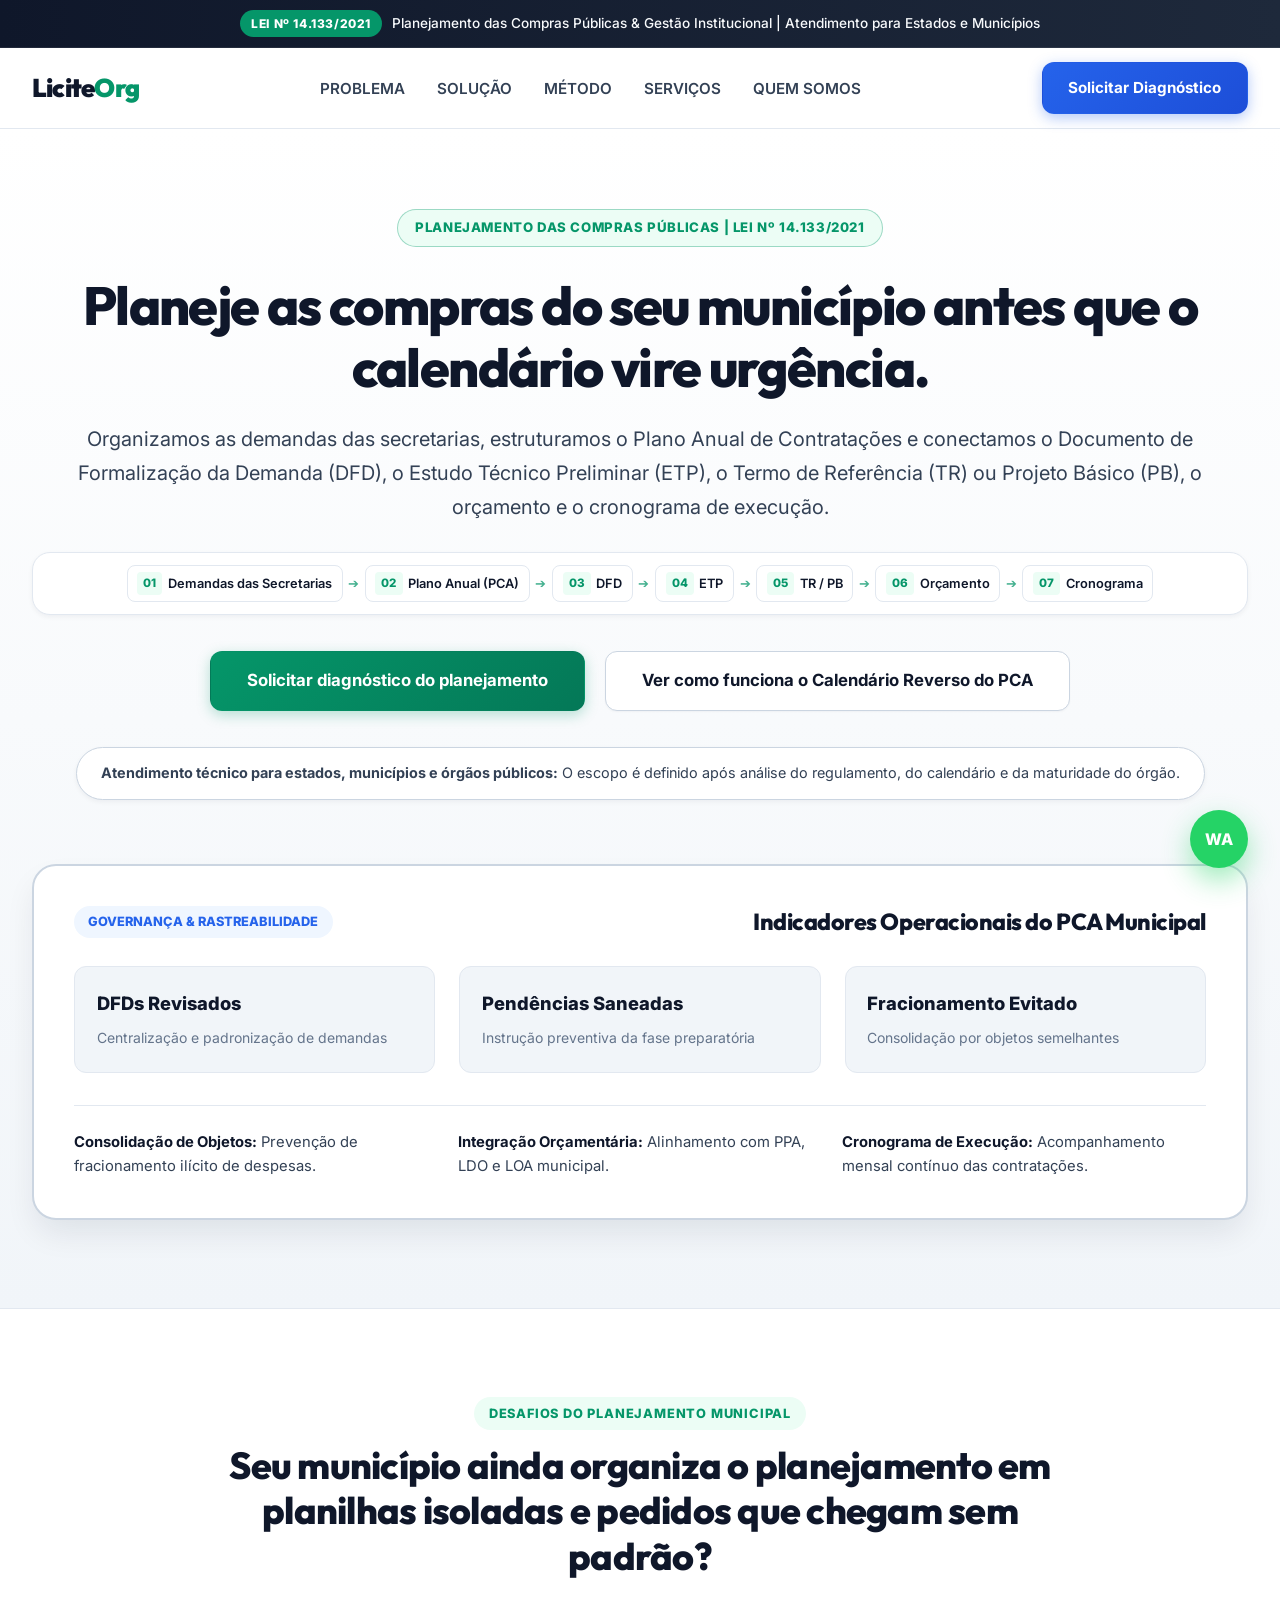
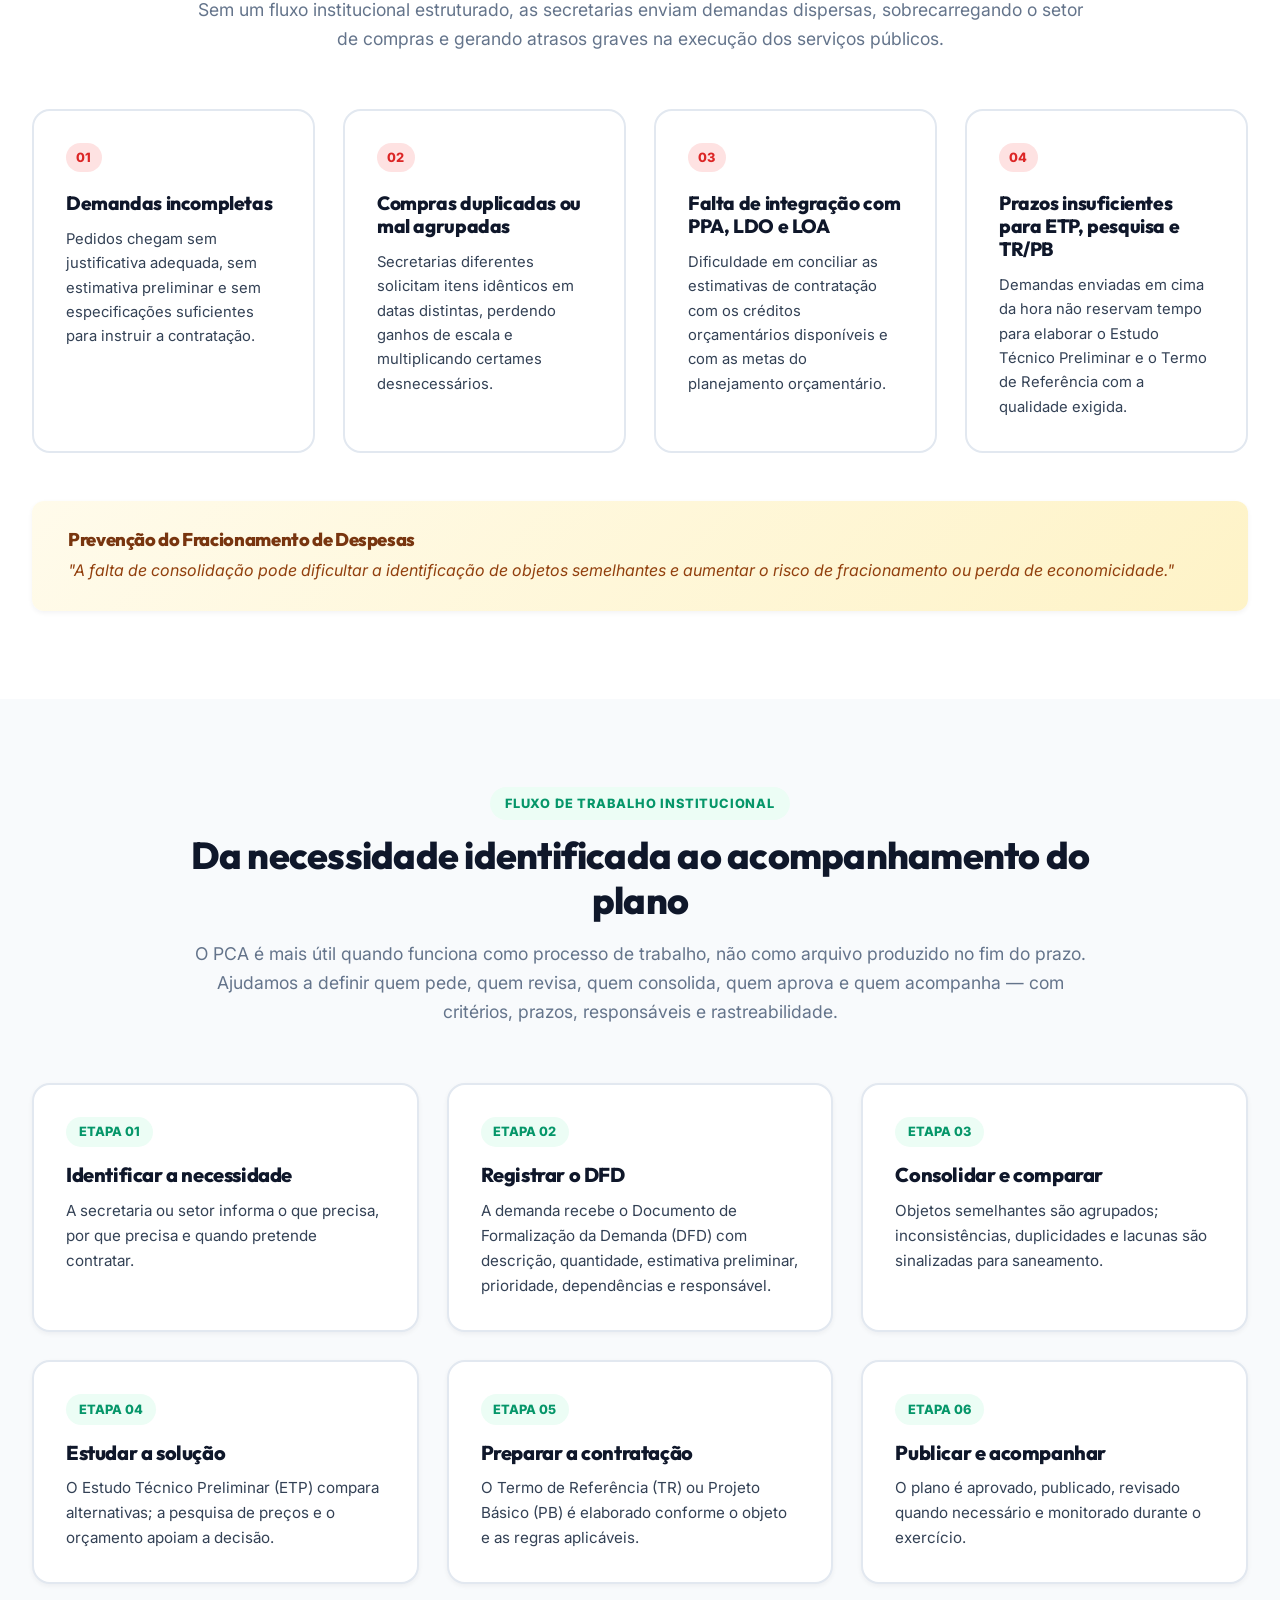
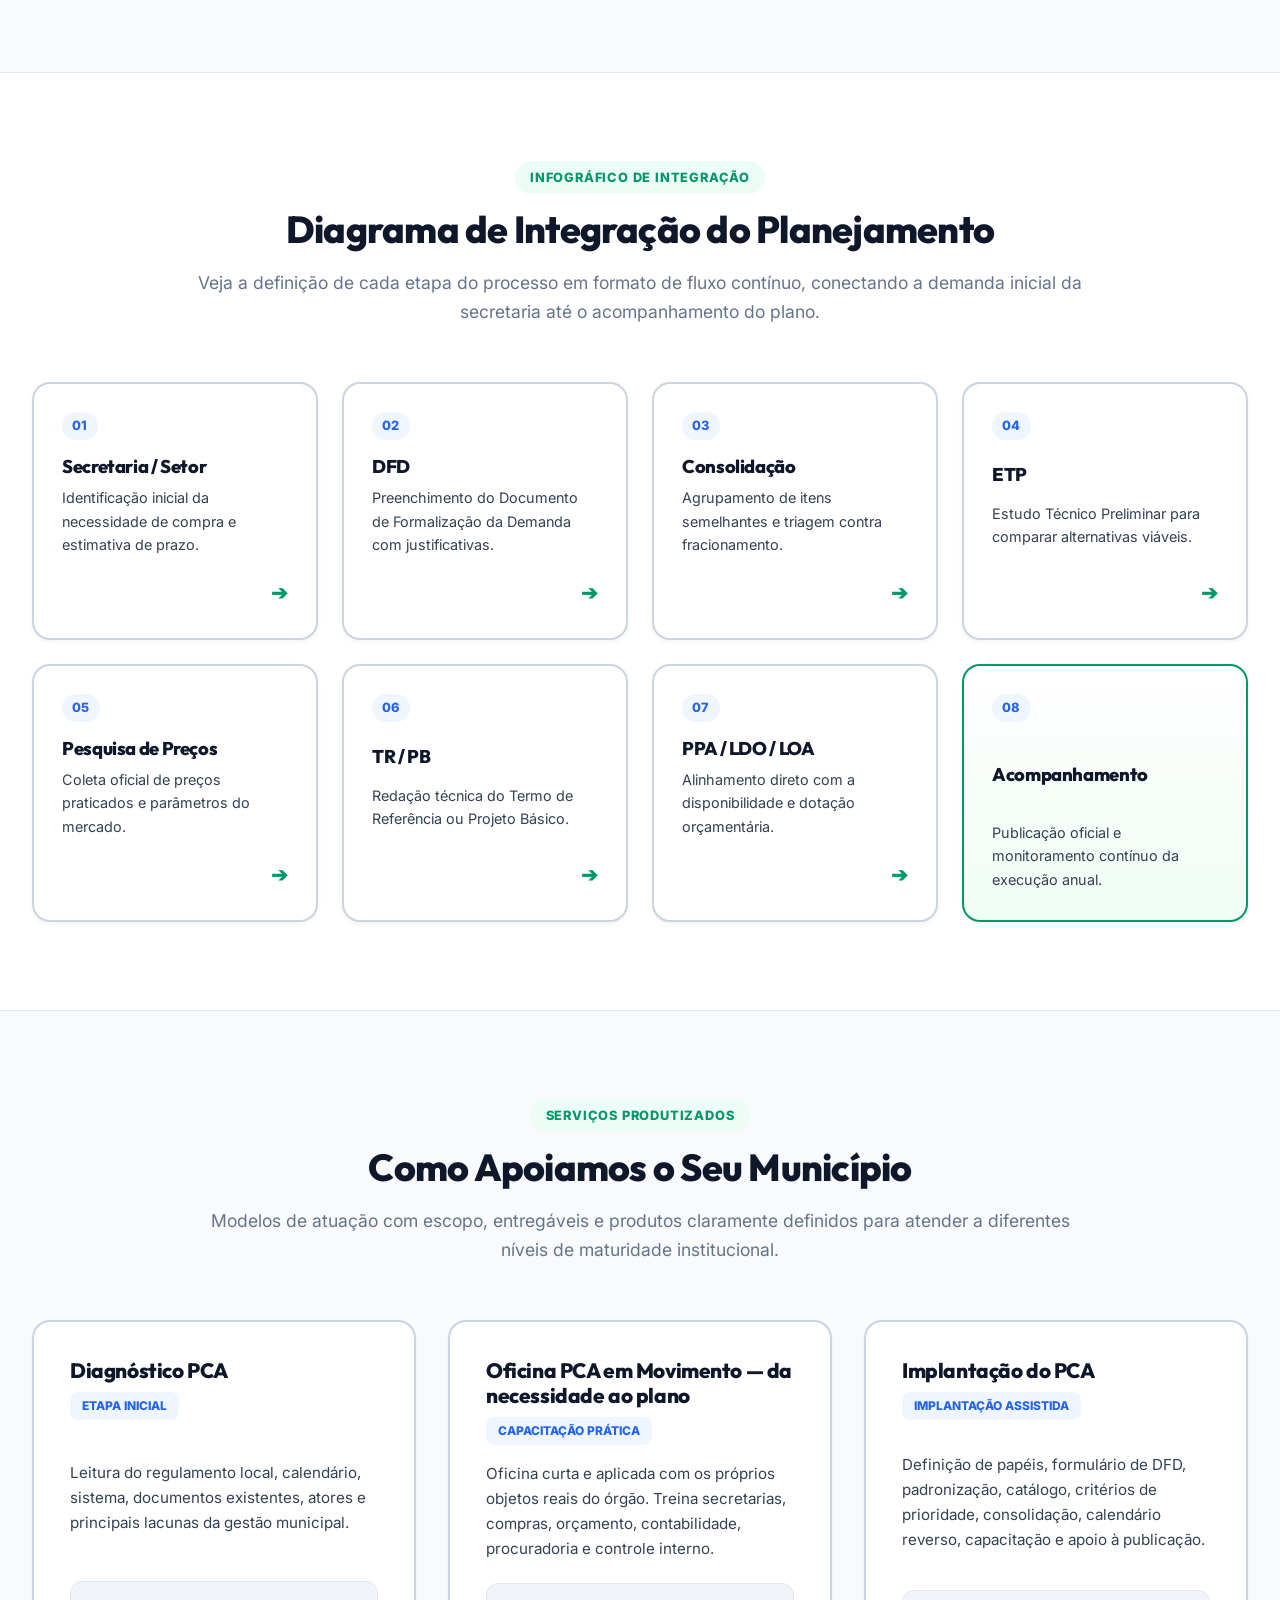
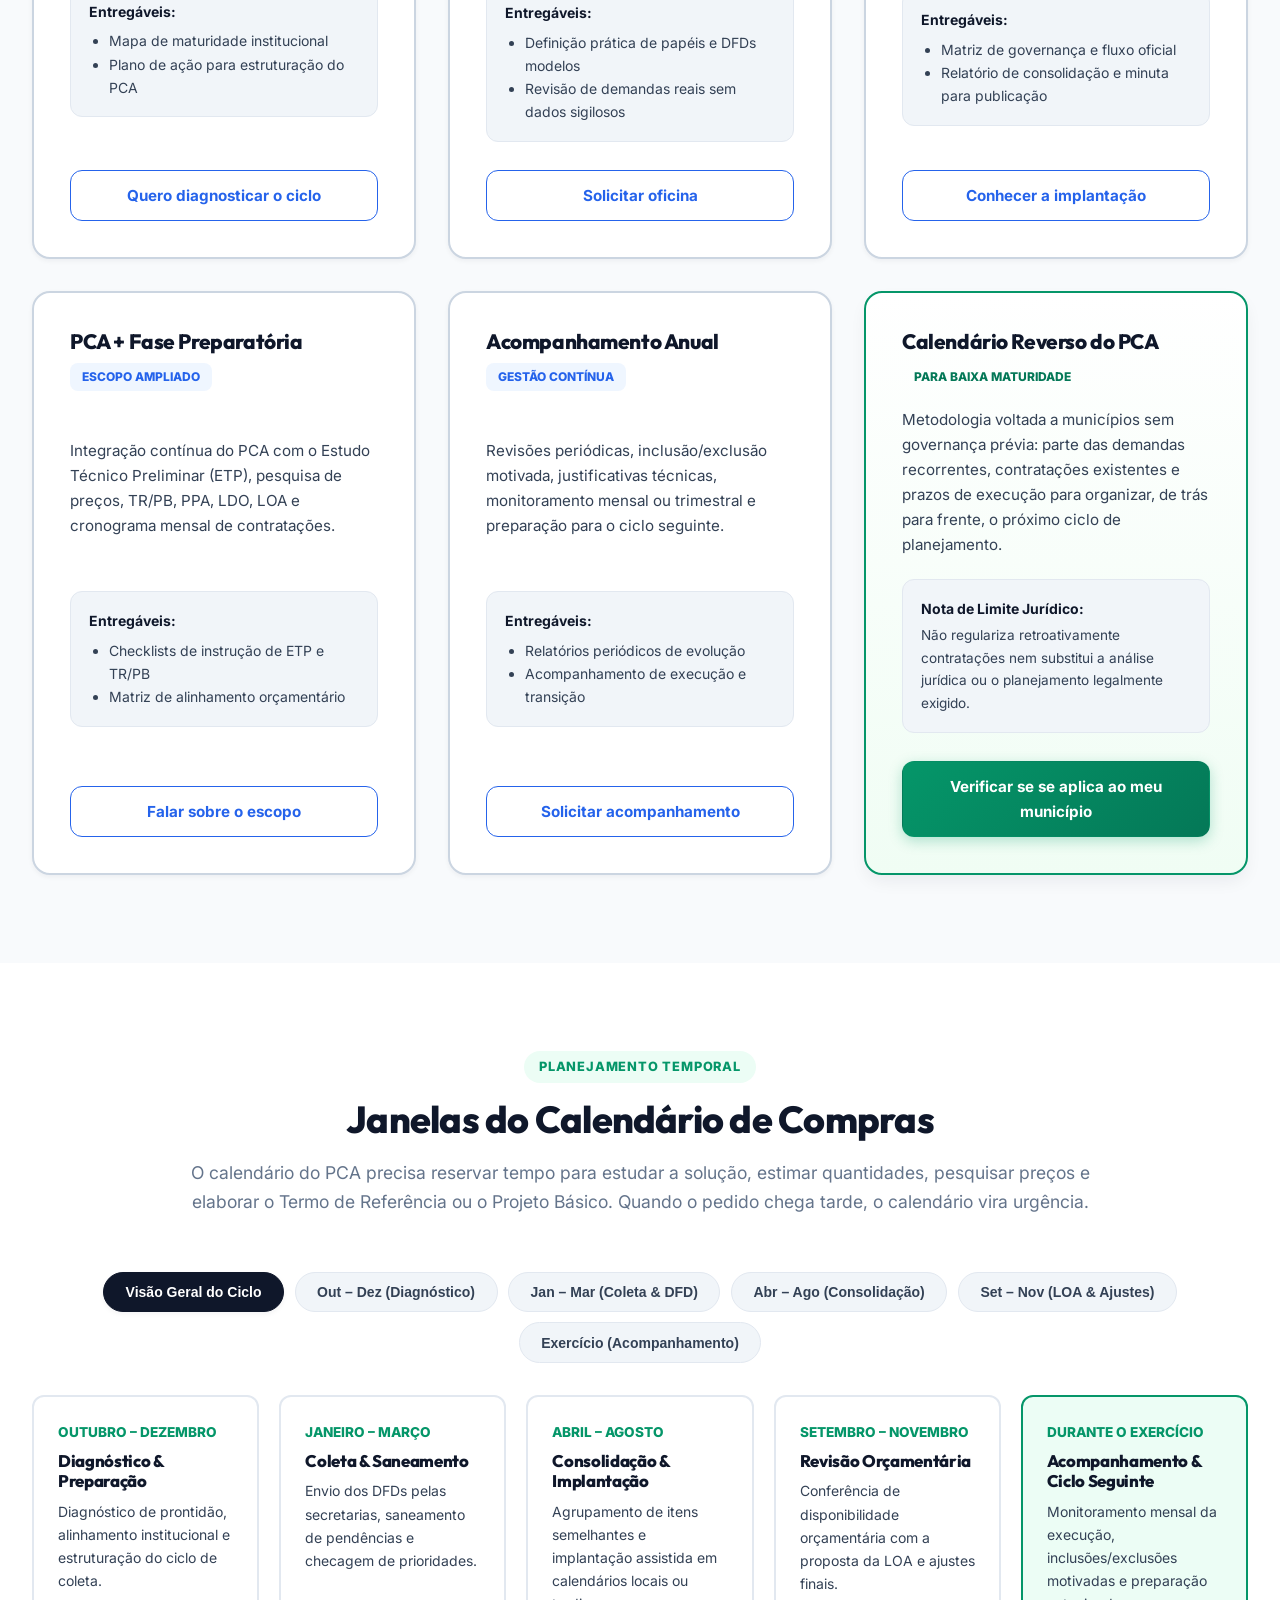
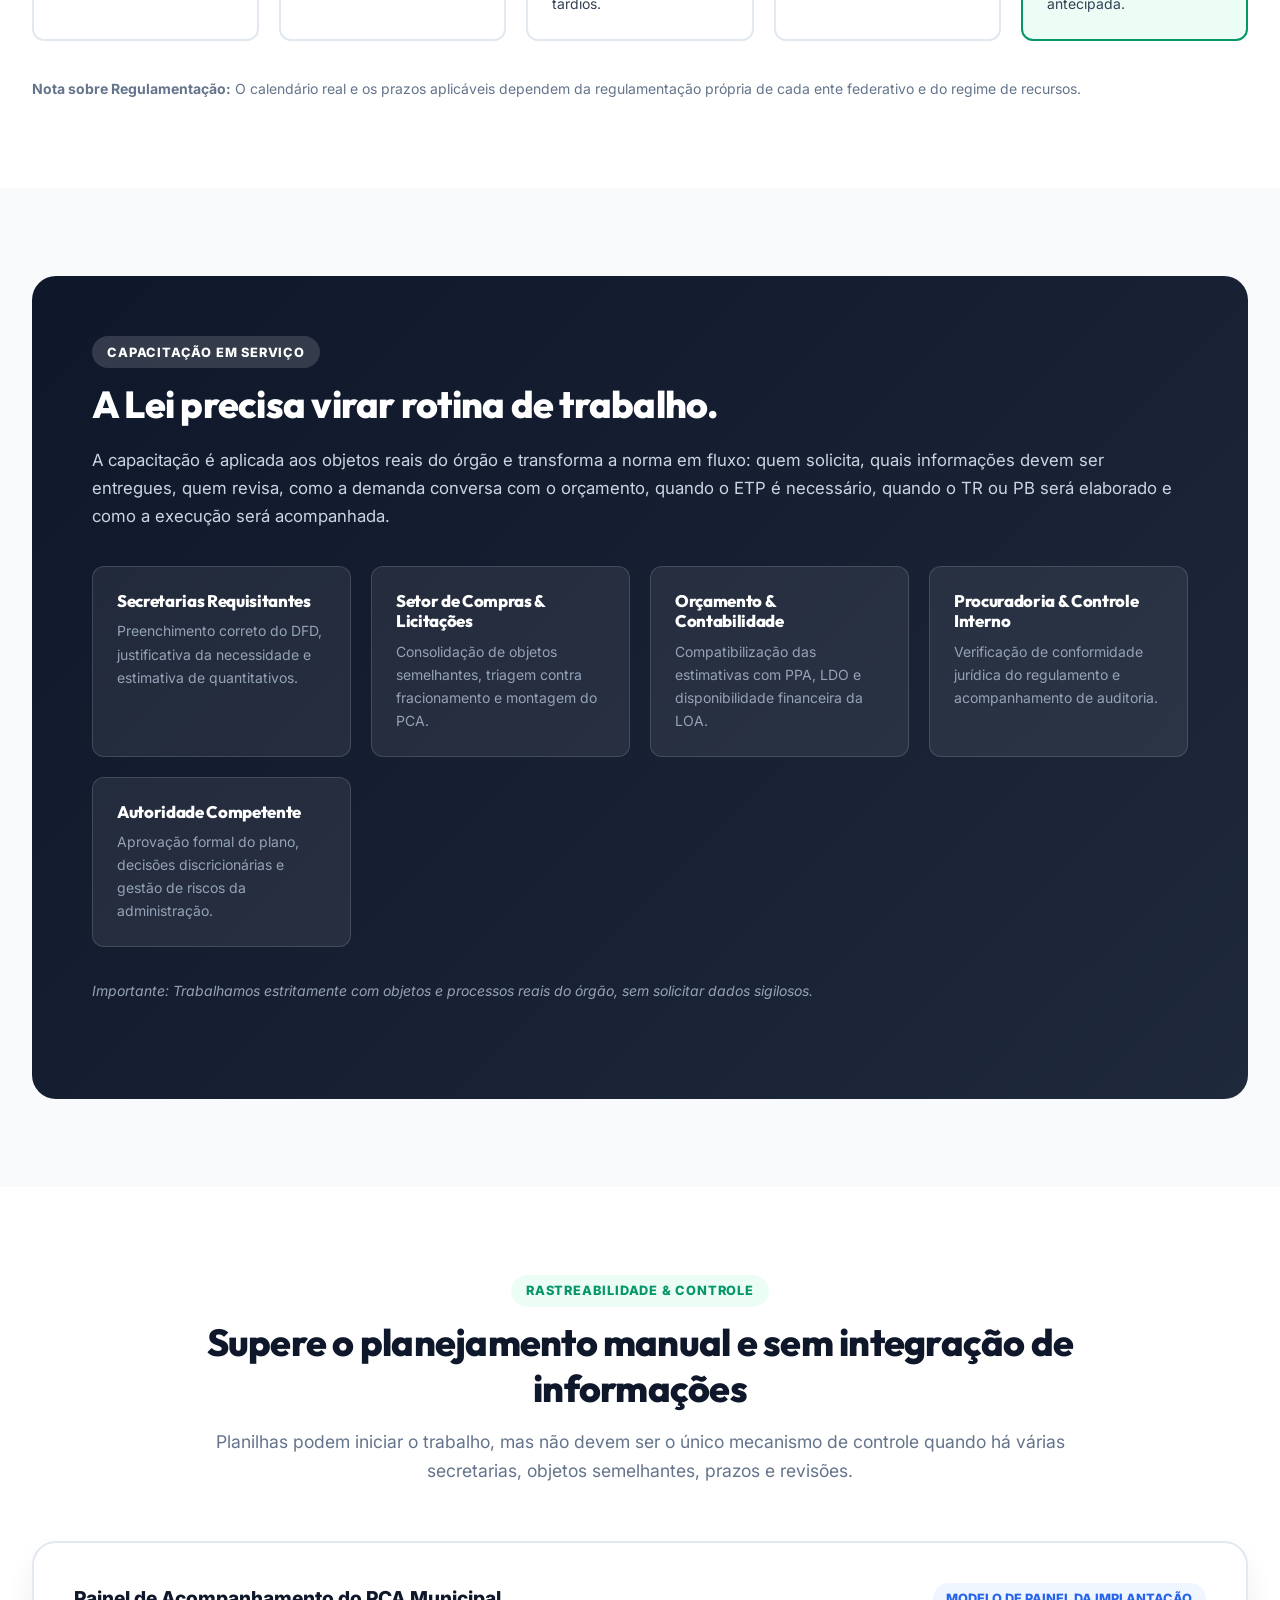
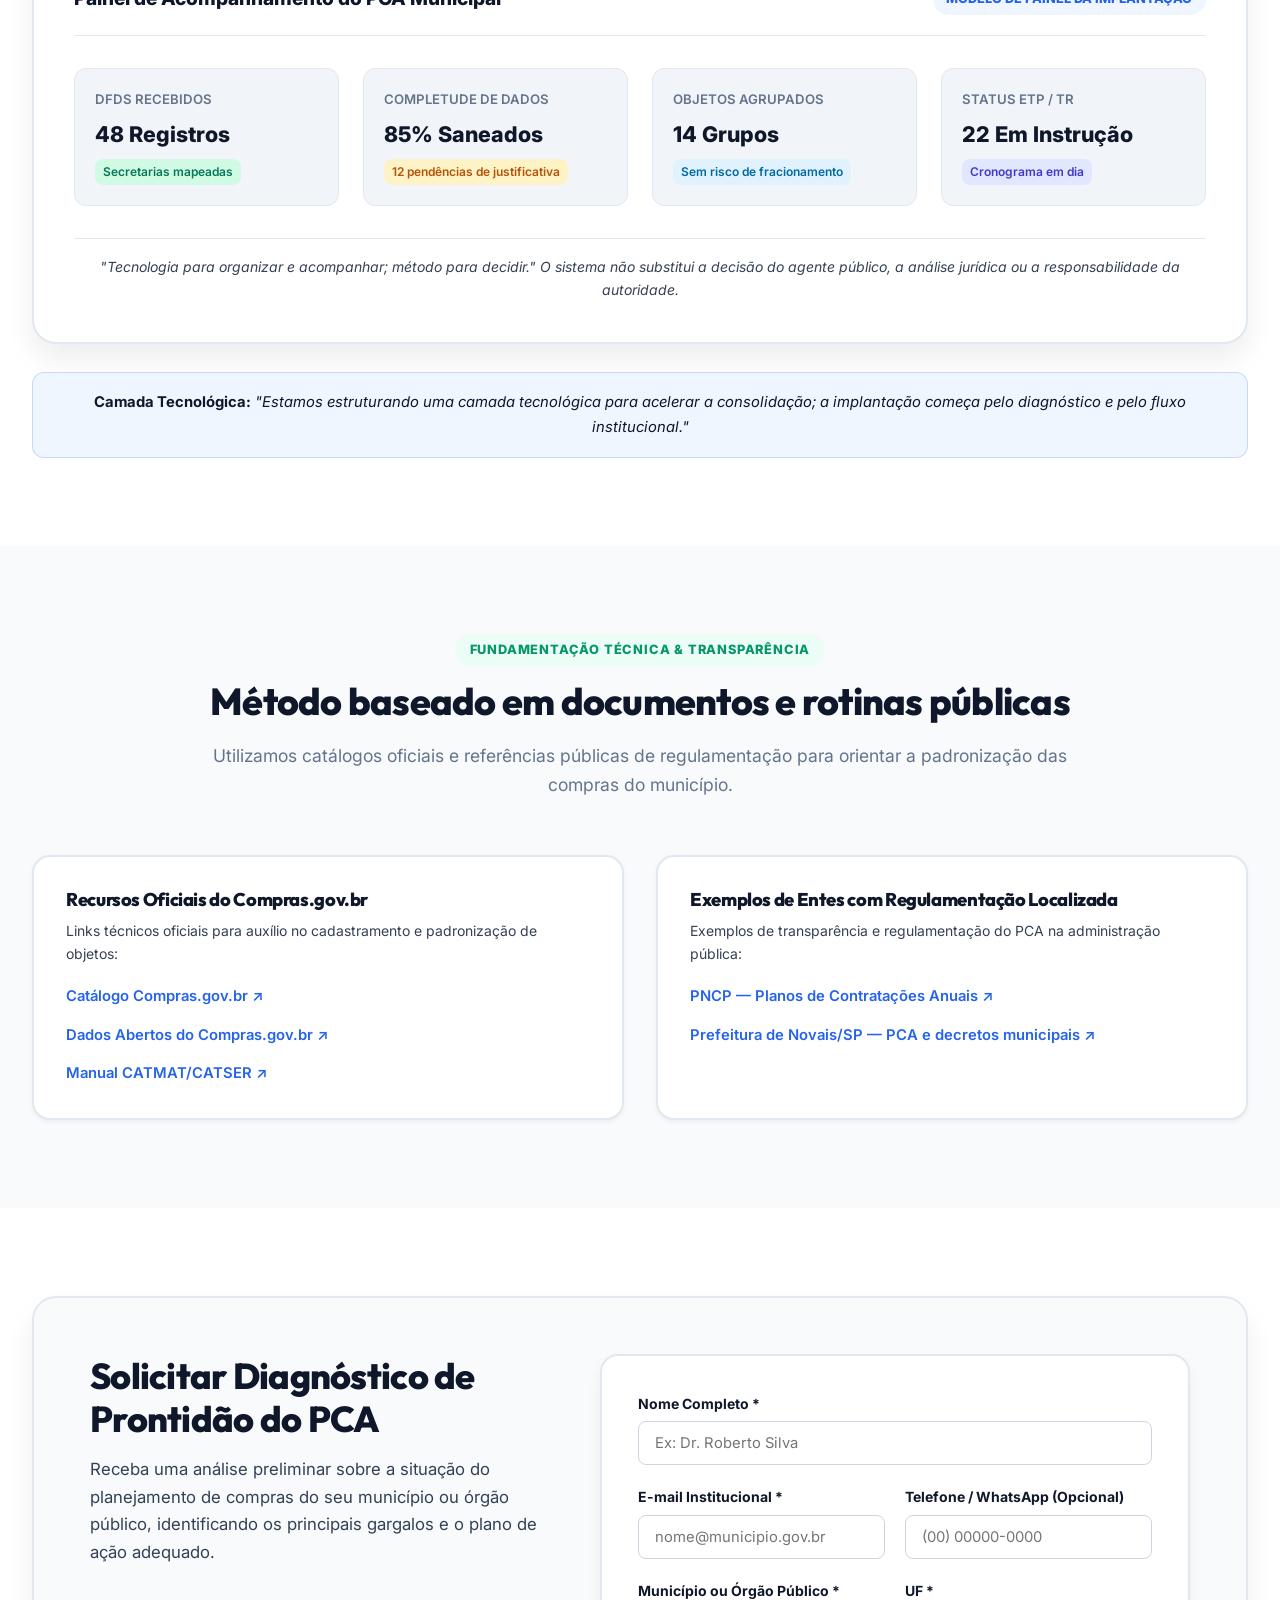
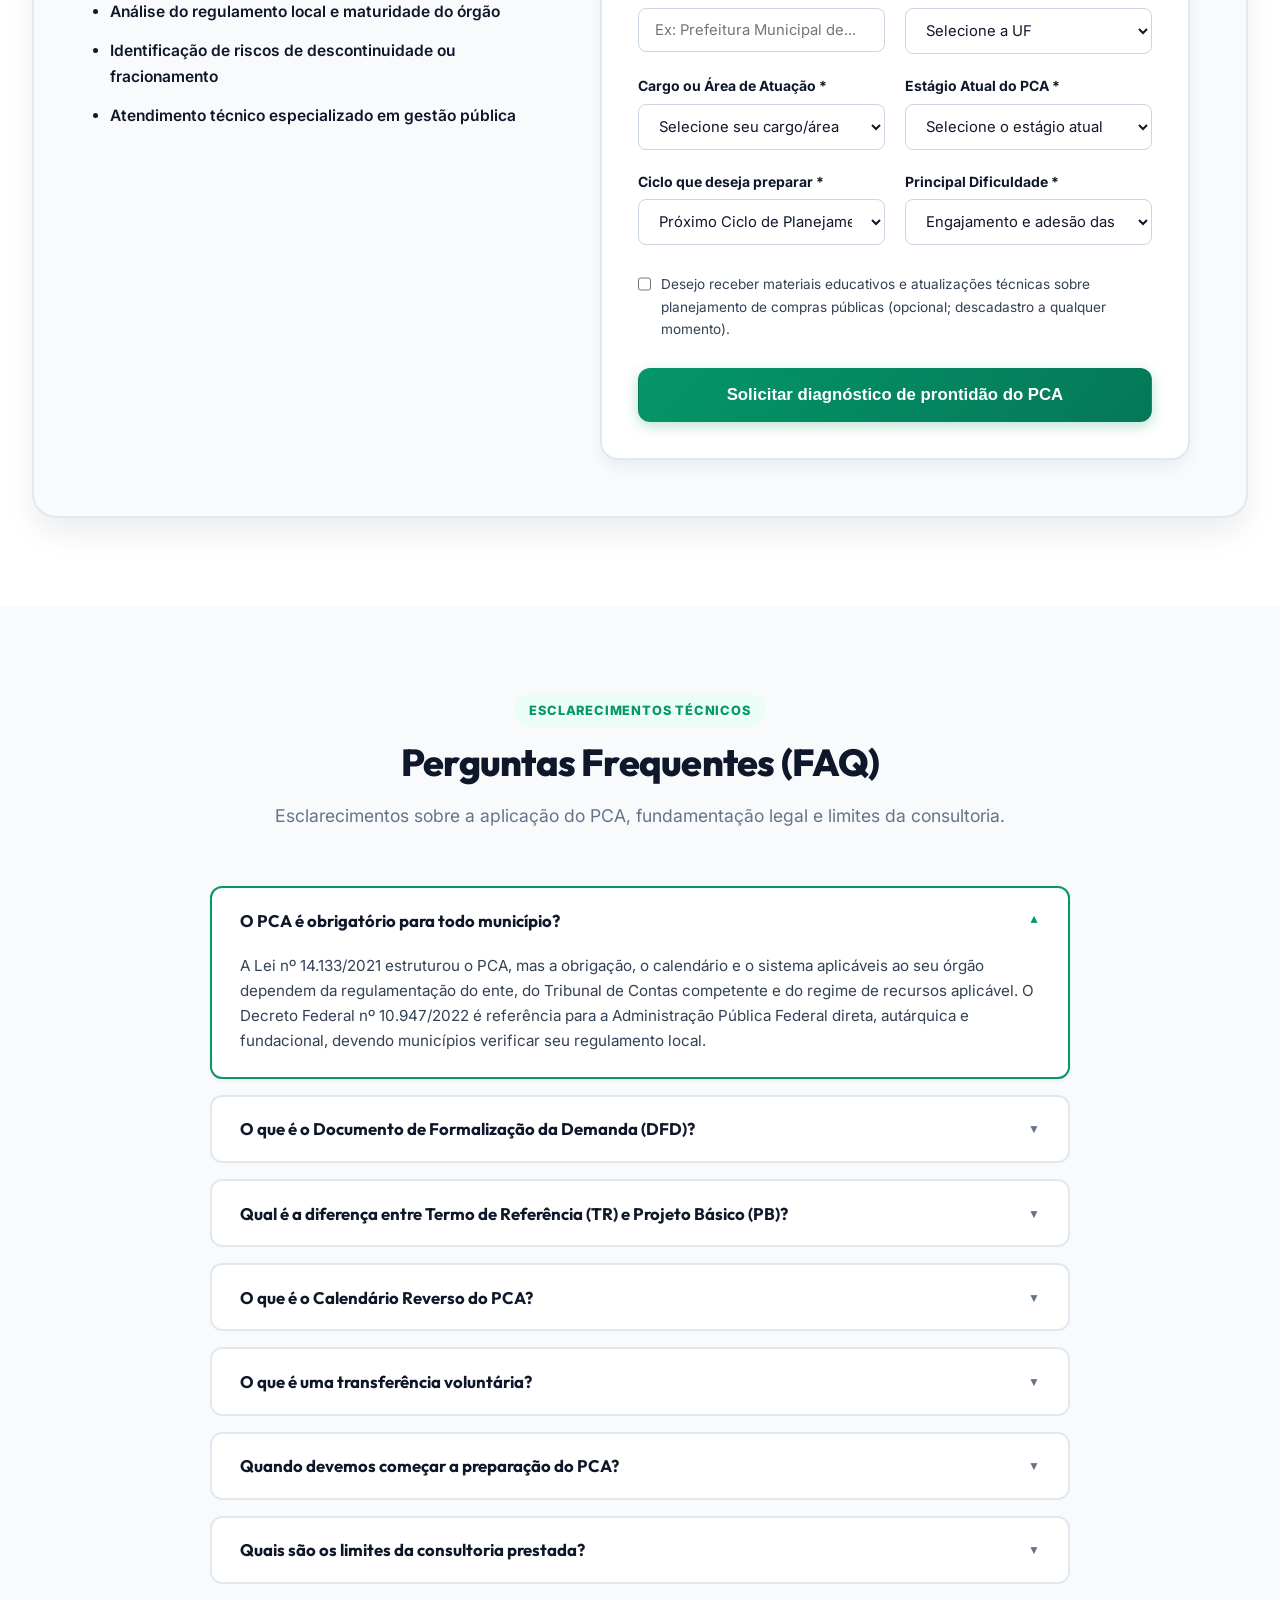
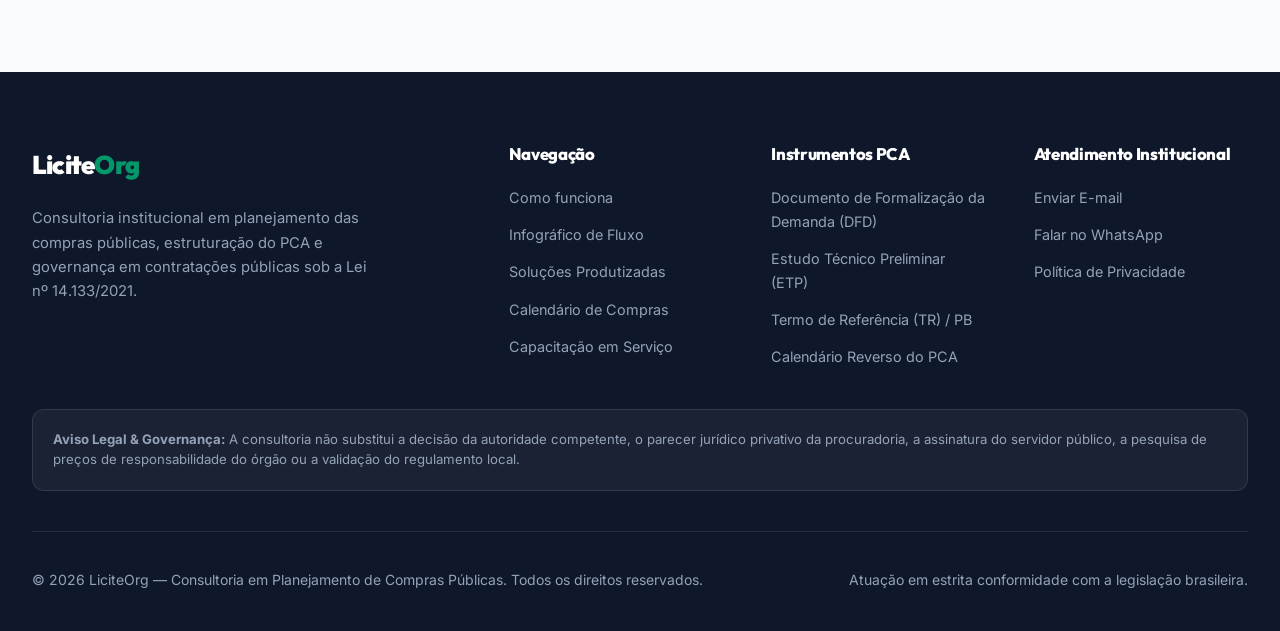
==== commit 27aa69b3: "atualização_2" ====
--- a/index.html
+++ b/index.html
@@ -56,16 +56,15 @@
       </a>
 
       <ul class="nav-menu">
-        <li><a href="#como-funciona" class="nav-link">Como funciona</a></li>
-        <li><a href="#diagrama" class="nav-link">Fluxo de Integração</a></li>
-        <li><a href="#solucoes" class="nav-link">Soluções</a></li>
-        <li><a href="#calendario" class="nav-link">Calendário</a></li>
-        <li><a href="#capacitacao" class="nav-link">Capacitação</a></li>
-        <li><a href="#faq" class="nav-link">Perguntas frequentes</a></li>
+        <li><a href="#problema" class="nav-link">PROBLEMA</a></li>
+        <li><a href="#solucao" class="nav-link">SOLUÇÃO</a></li>
+        <li><a href="#metodo" class="nav-link">MÉTODO</a></li>
+        <li><a href="#servicos" class="nav-link">SERVIÇOS</a></li>
+        <li><a href="#quem-somos" class="nav-link">QUEM SOMOS</a></li>
       </ul>
 
-      <a href="#contato" class="btn btn-primary" id="nav-cta-btn">
-        Solicitar diagnóstico
+      <a href="#contato" class="btn btn-blue" id="nav-cta-btn">
+        Solicitar Diagnóstico
       </a>
     </div>
   </header>
@@ -148,8 +147,8 @@
     </div>
   </section>
 
-  <!-- Seção Gatilho de Dor Municipal (Design Nítido e Limpo) -->
-  <section class="pain-section">
+  <!-- Seção Gatilho de Dor Municipal  <!-- Dores dos Gestores Públicos -->
+  <section id="problema" class="pain-section">
     <div class="container">
       <div class="section-header">
         <span class="section-tag">Desafios do Planejamento Municipal</span>
@@ -195,8 +194,8 @@
     </div>
   </section>
 
-  <!-- Processo Visual de 6 Etapas (Como Funciona) -->
-  <section id="como-funciona" class="process-section">
+  <!-- Processo Visual de 6  <!-- O Processo de Apoio -->
+  <section id="metodo" class="process-section">
     <div class="container">
       <div class="section-header">
         <span class="section-tag">Fluxo de Trabalho Institucional</span>
@@ -246,8 +245,8 @@
     </div>
   </section>
 
-  <!-- INFOGRÁFICO DE PROCESSO EM FLUXO (Infographic Flowchart) -->
-  <section id="diagrama" class="diagram-infographic-section">
+  <!-- INFOGRÁFICO DE PROCESSO  <!-- Diagrama de Integração do Planejamento -->
+  <section id="solucao" class="diagram-infographic-section">
     <div class="container">
       <div class="section-header">
         <span class="section-tag">Infográfico de Integração</span>
@@ -316,8 +315,8 @@
     </div>
   </section>
 
-  <!-- Soluções Produtizadas B2A (Cards Nítidos com Bordas Definidas) -->
-  <section id="solucoes" class="solutions-section">
+  <!-- Soluções Produtizadas B2A (Cards Nítidos  <!-- Nossas Soluções -->
+  <section id="servicos" class="solutions-section">
     <div class="container">
       <div class="section-header">
         <span class="section-tag">Serviços Produtizados</span>
@@ -633,8 +632,8 @@
     </div>
   </section>
 
-  <!-- Fontes de Referência & Prova Documental -->
-  <section class="references-section">
+  <!-- Fontes de Referência e Transparência -->
+  <section id="quem-somos" class="references-section">
     <div class="container">
       <div class="section-header">
         <span class="section-tag">Fundamentação Técnica & Transparência</span>
--- a/css/styles.css
+++ b/css/styles.css
@@ -210,6 +210,18 @@
   background: linear-gradient(135deg, var(--brand-emerald-hover), #0369a1);
   transform: translateY(-2px);
   box-shadow: 0 10px 24px rgba(5, 150, 105, 0.38);
+}
+
+.btn-blue {
+  background: linear-gradient(135deg, #2563eb 0%, #1d4ed8 100%);
+  color: #ffffff;
+  box-shadow: 0 4px 14px rgba(37, 99, 235, 0.35);
+}
+
+.btn-blue:hover {
+  background: linear-gradient(135deg, #1d4ed8 0%, #1e40af 100%);
+  transform: translateY(-2px);
+  box-shadow: 0 10px 24px rgba(37, 99, 235, 0.45);
 }
 
 .btn-secondary {
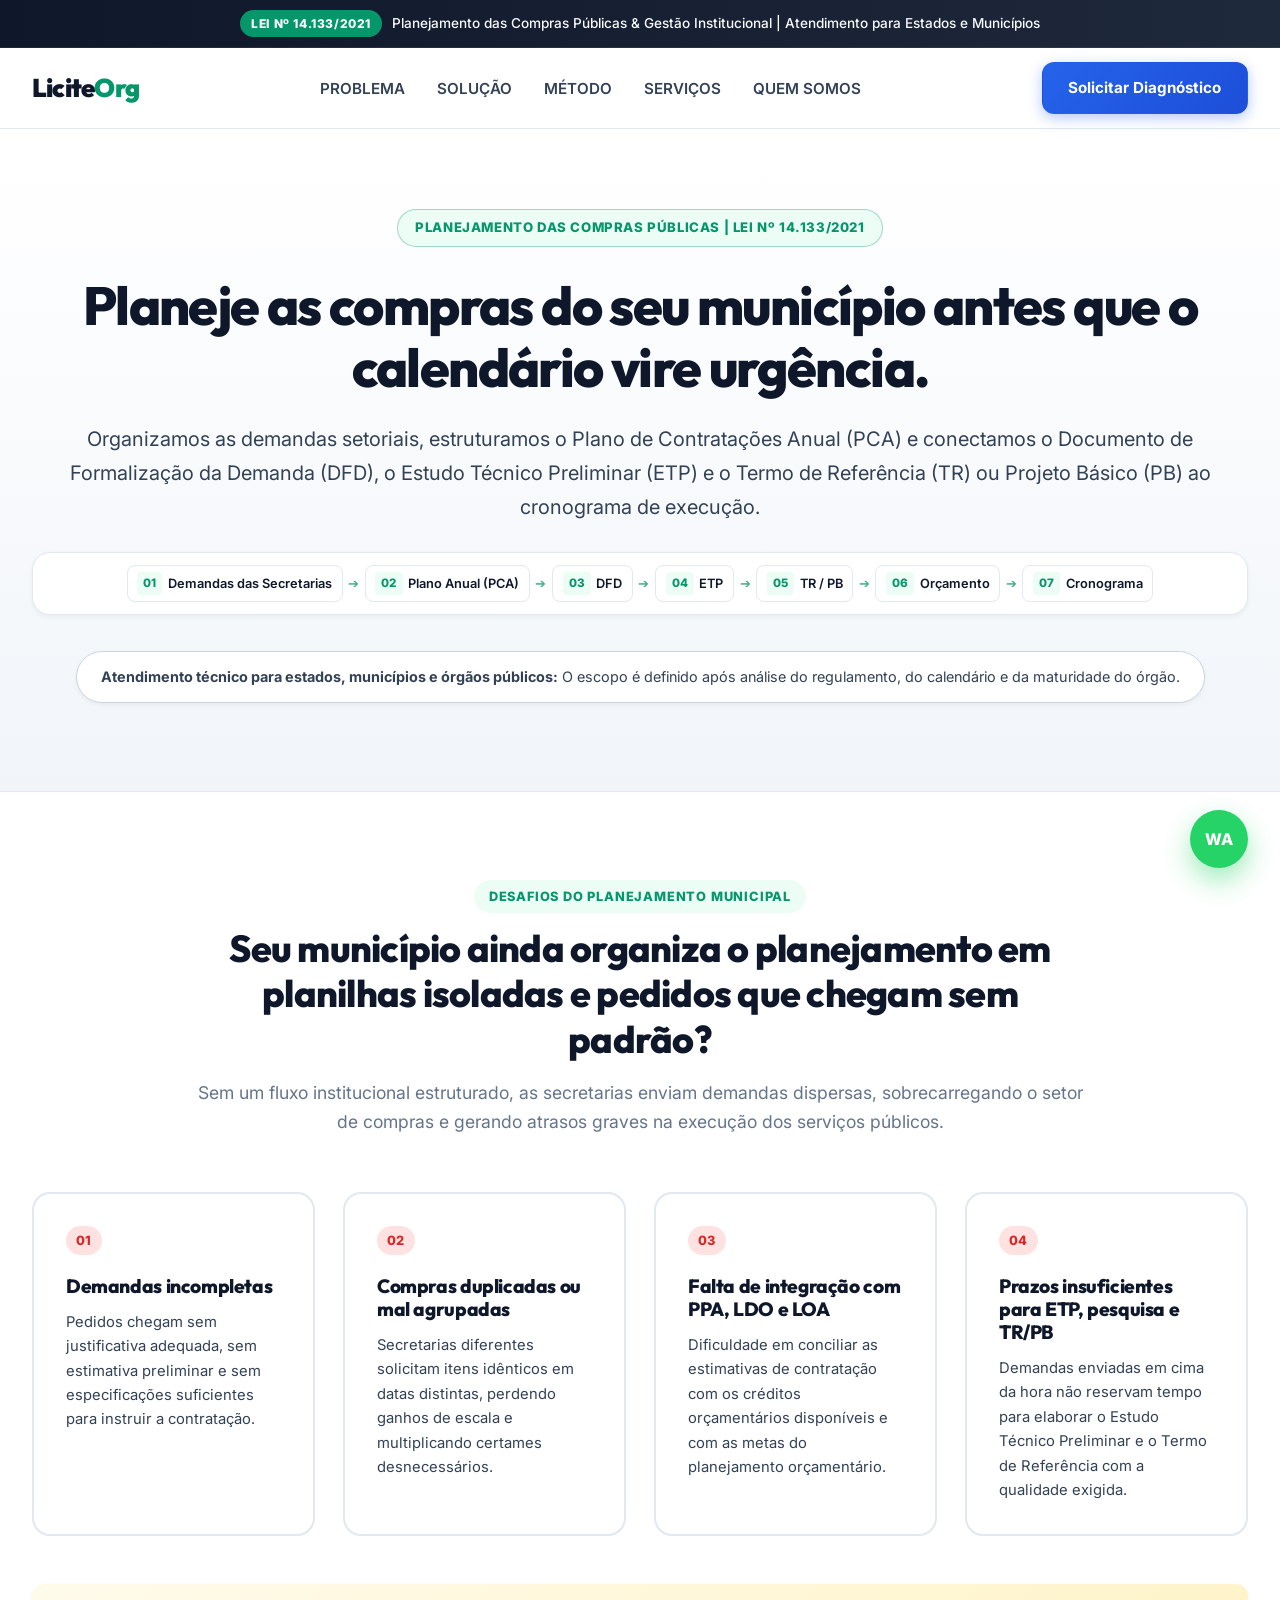
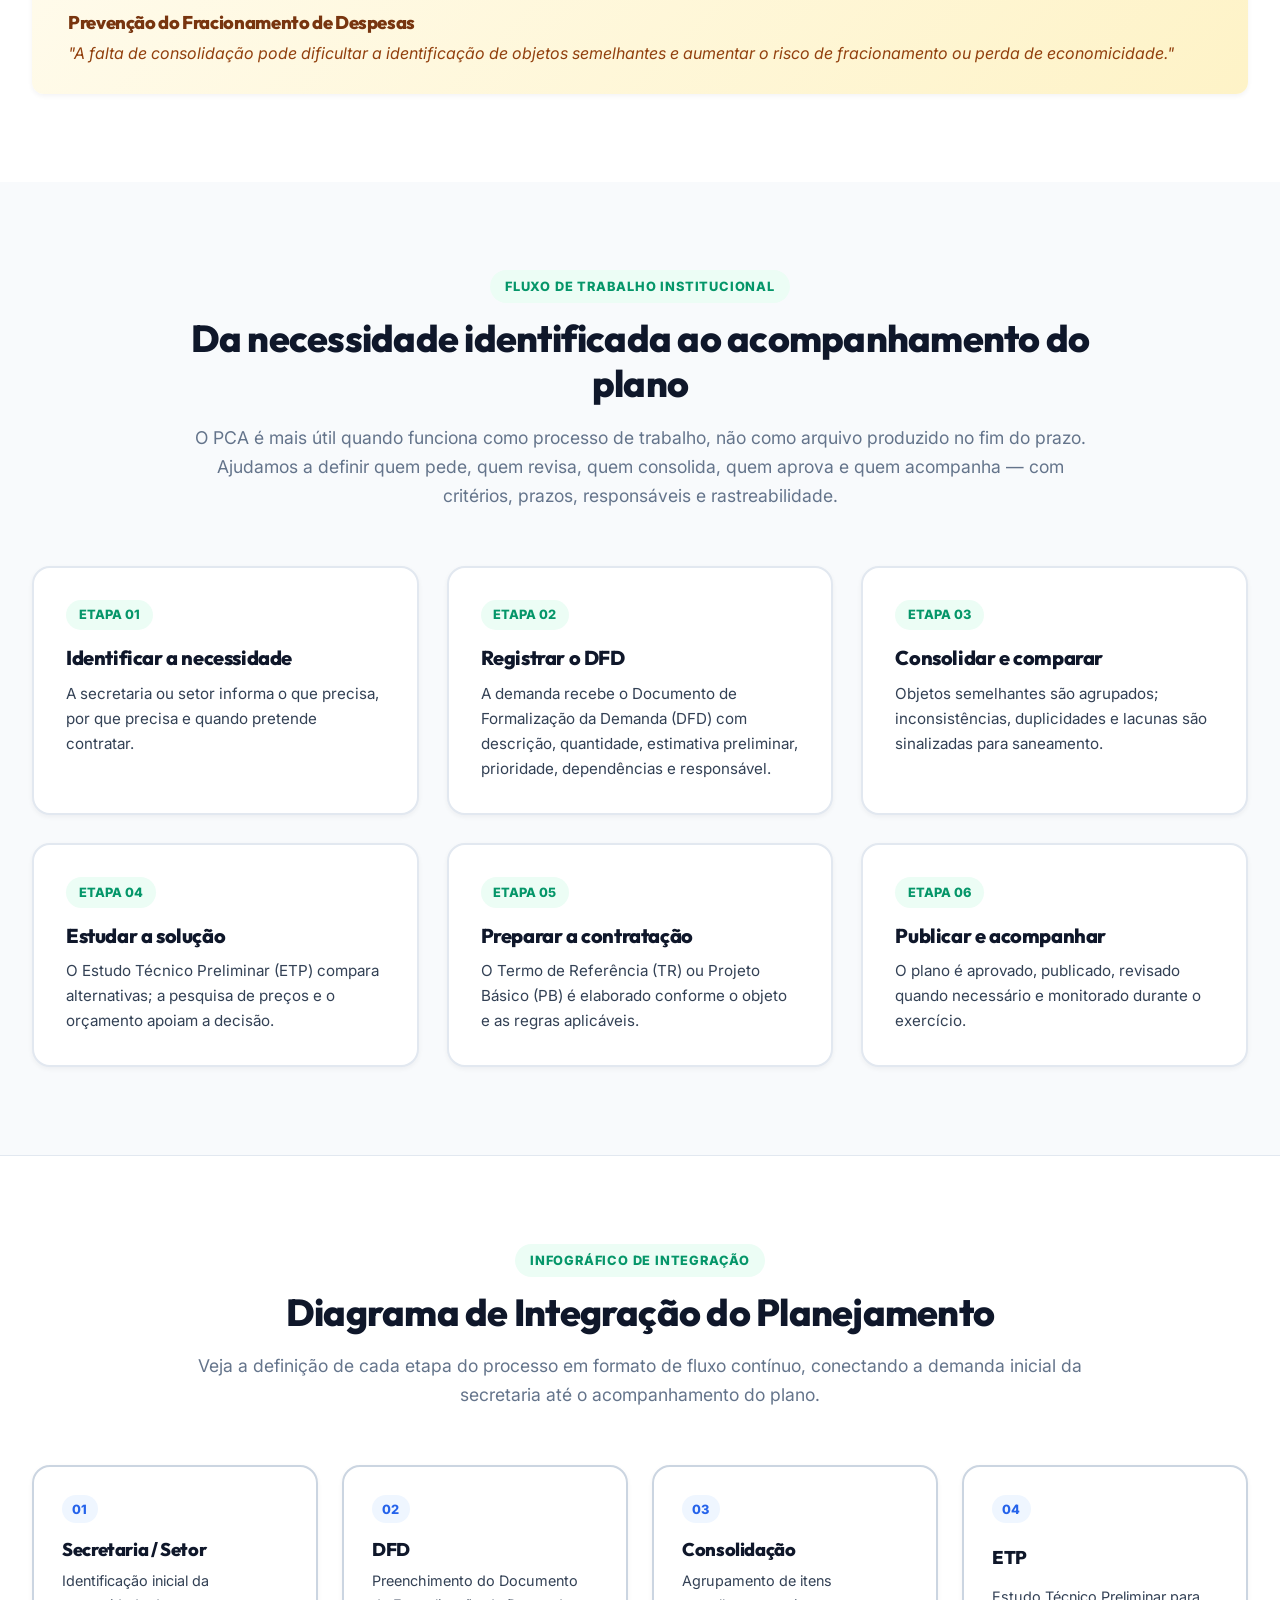
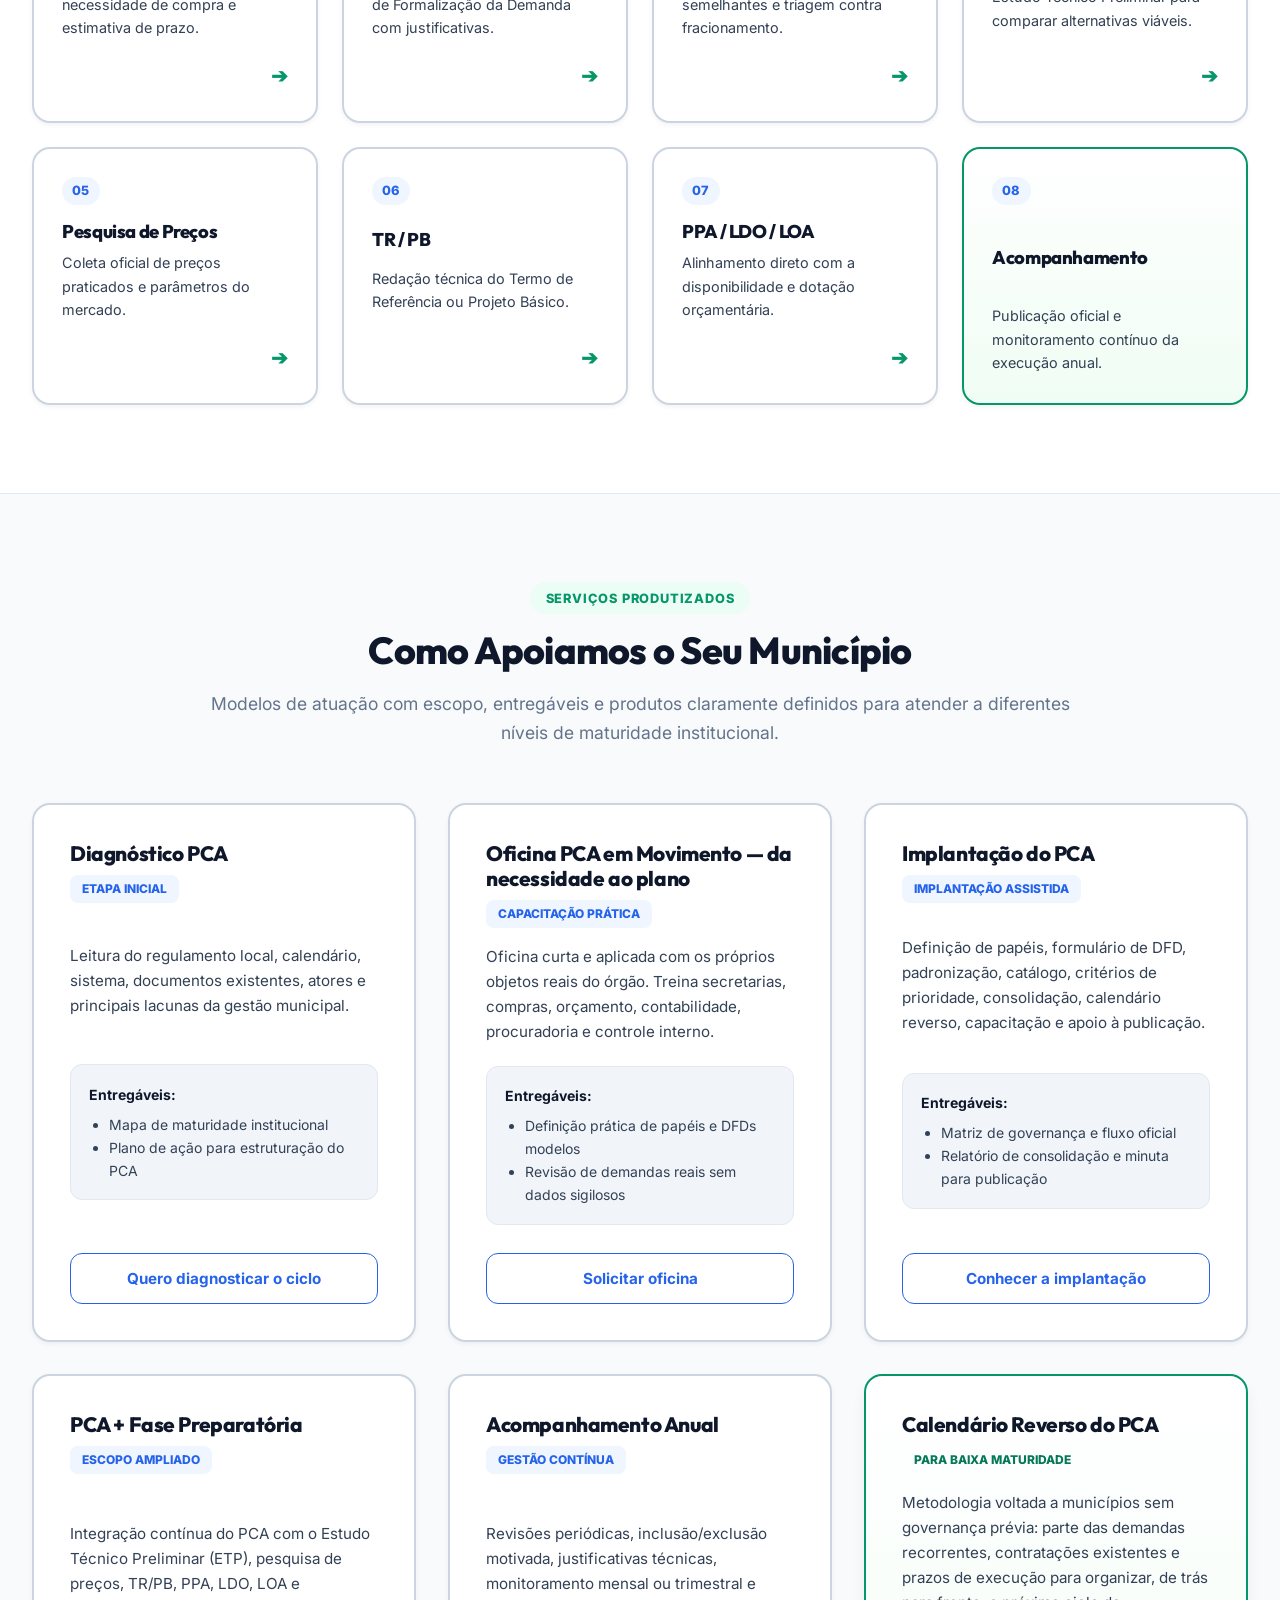
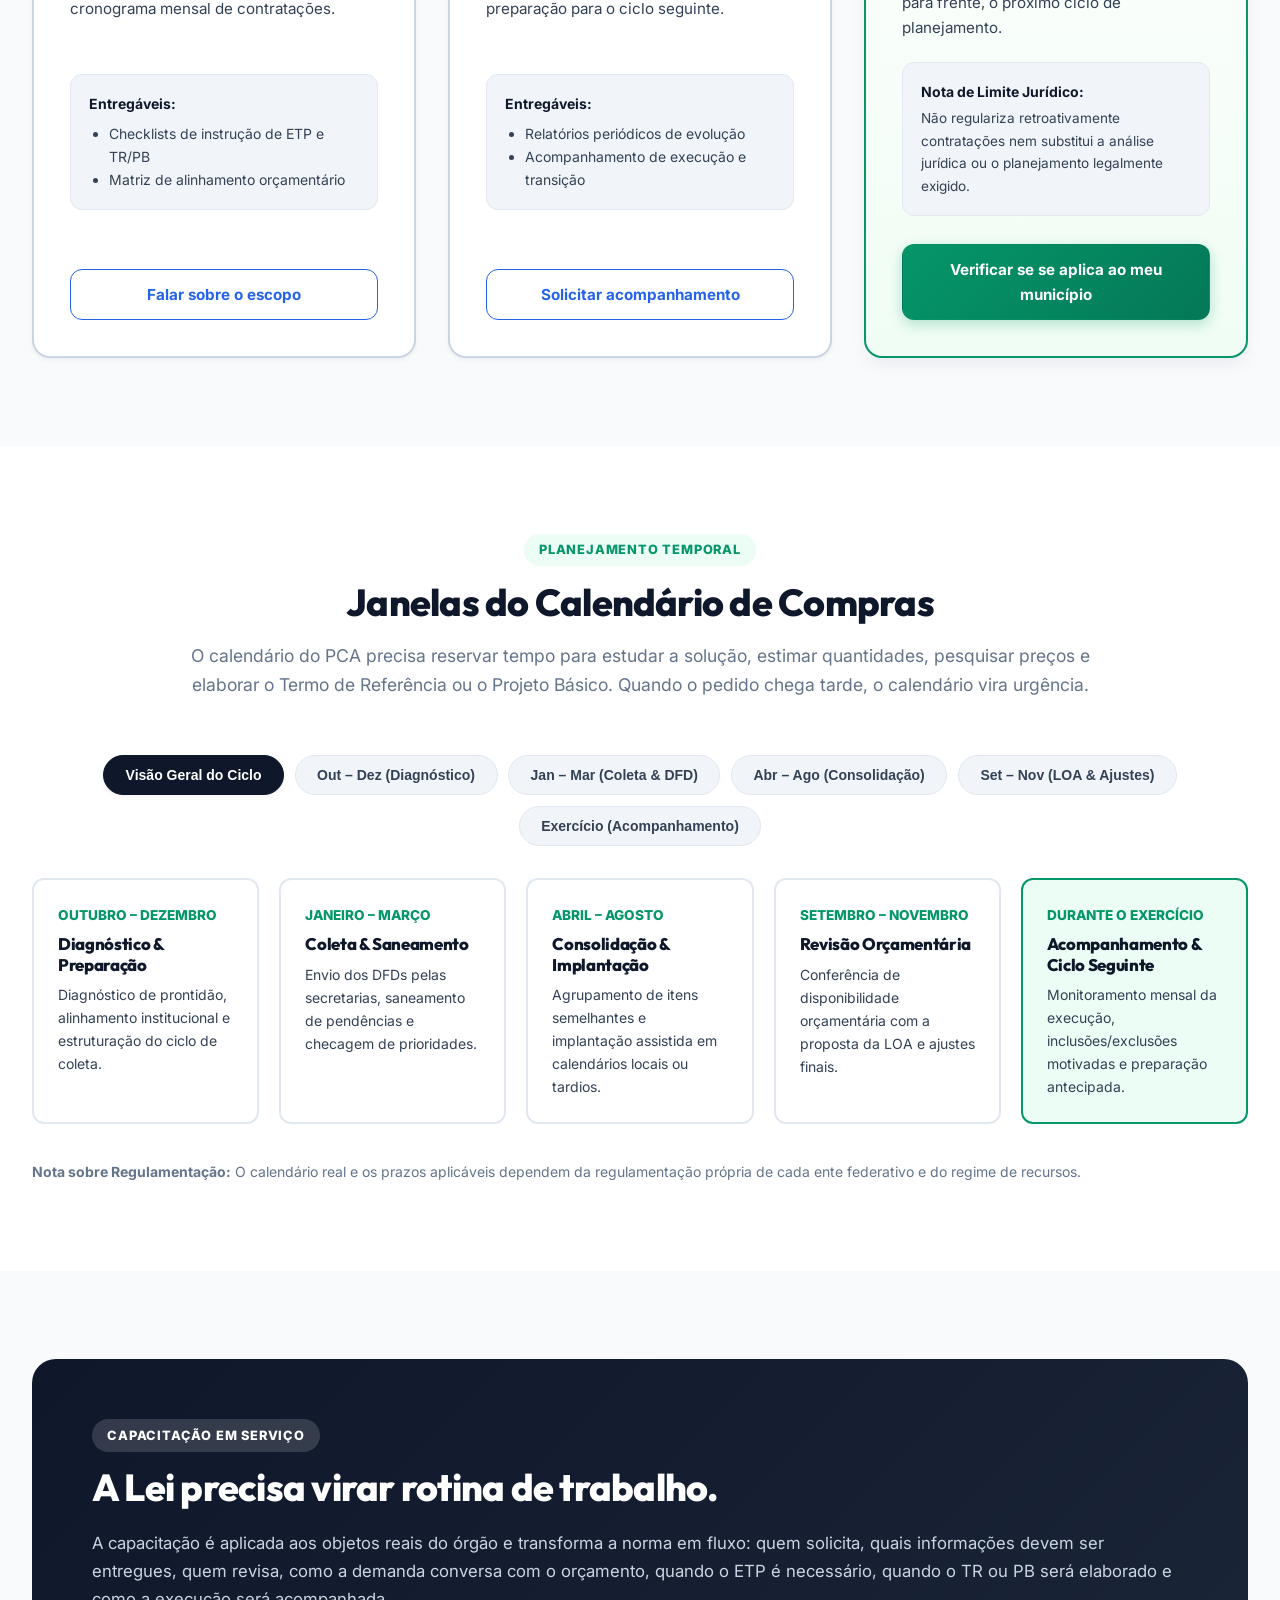
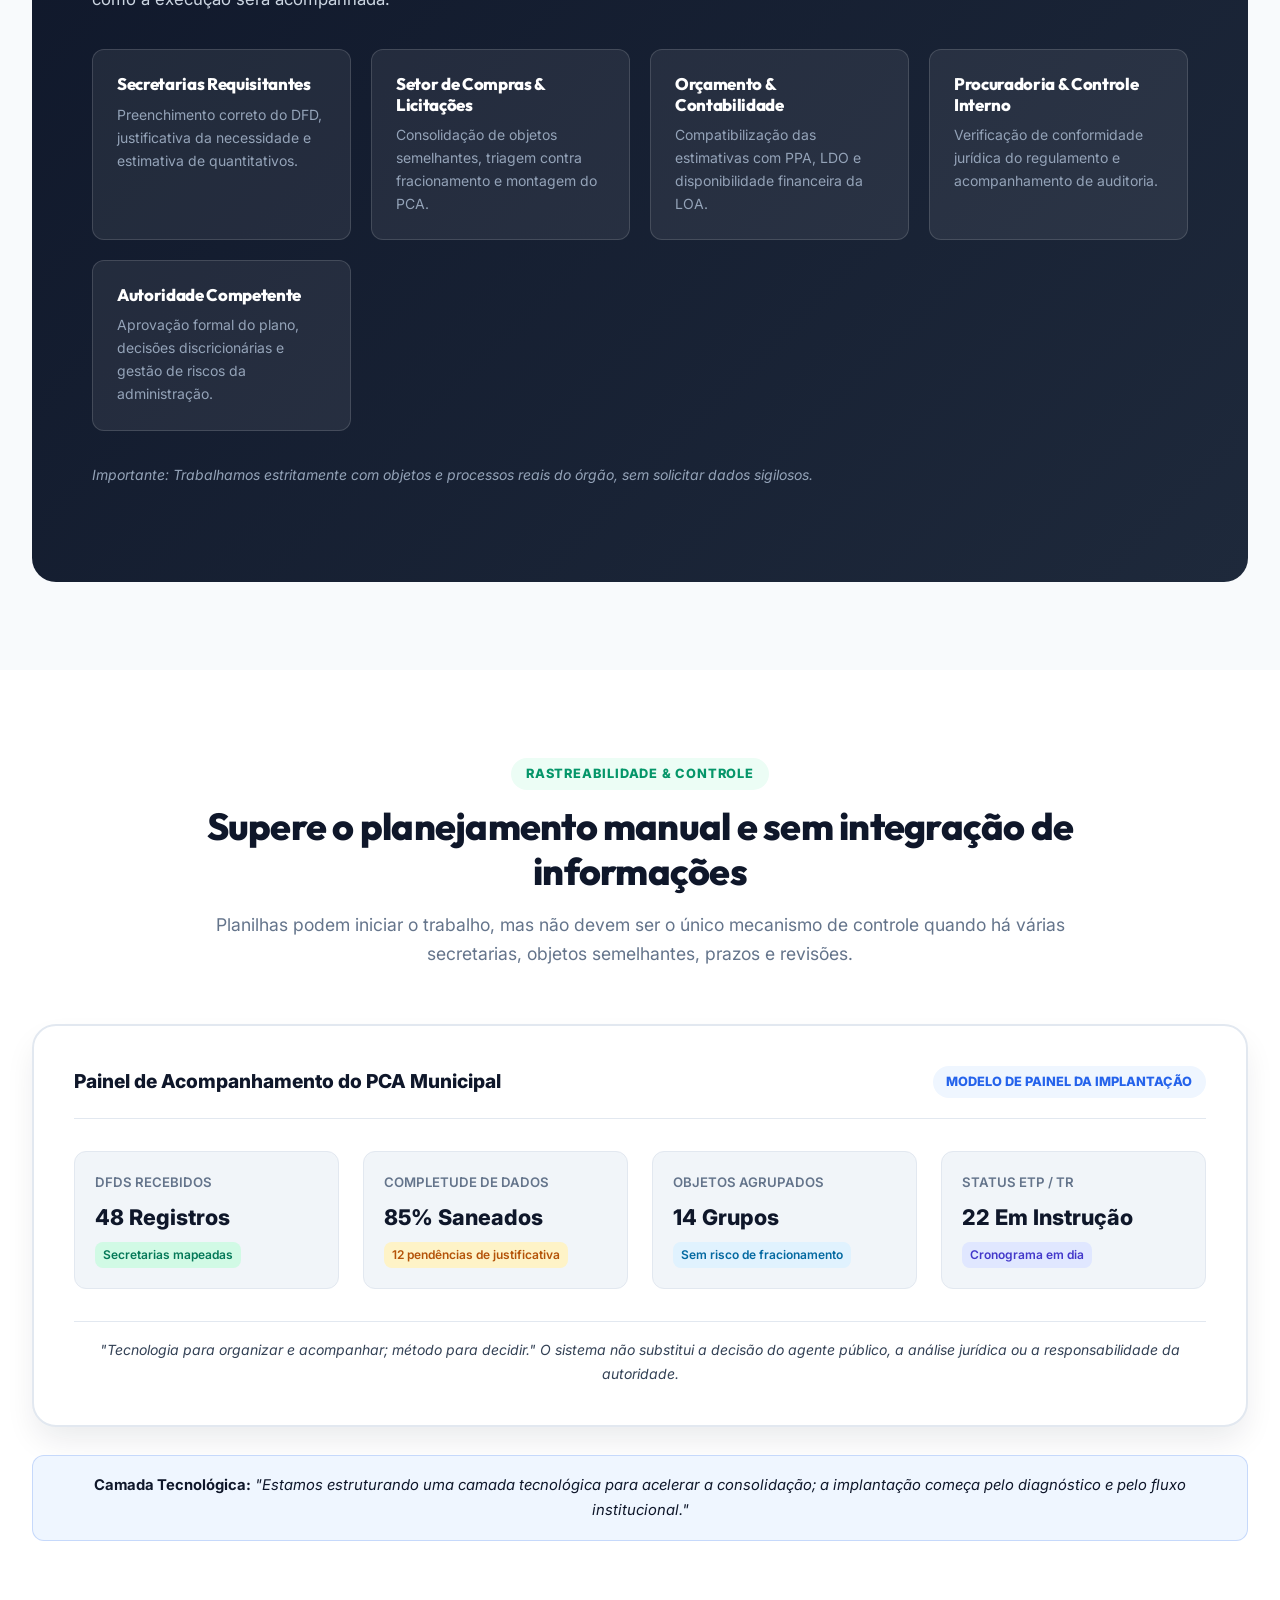
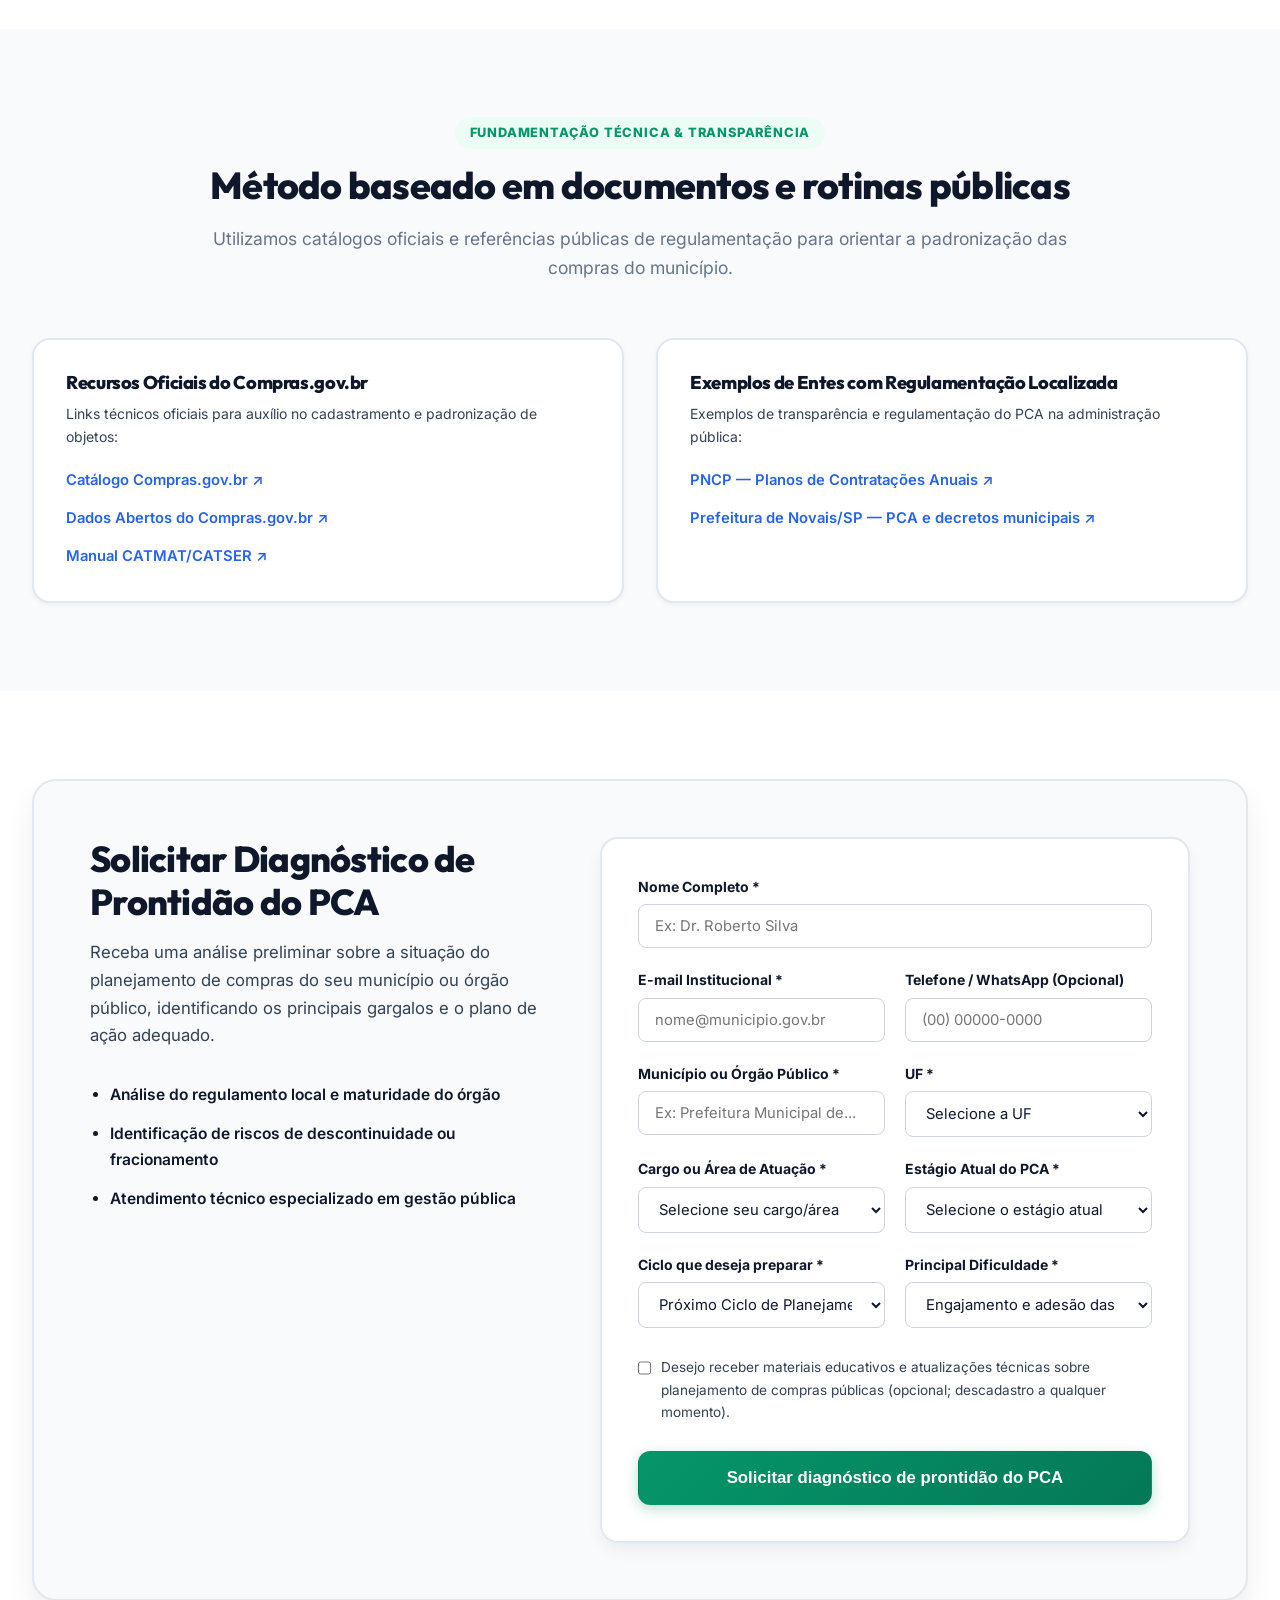
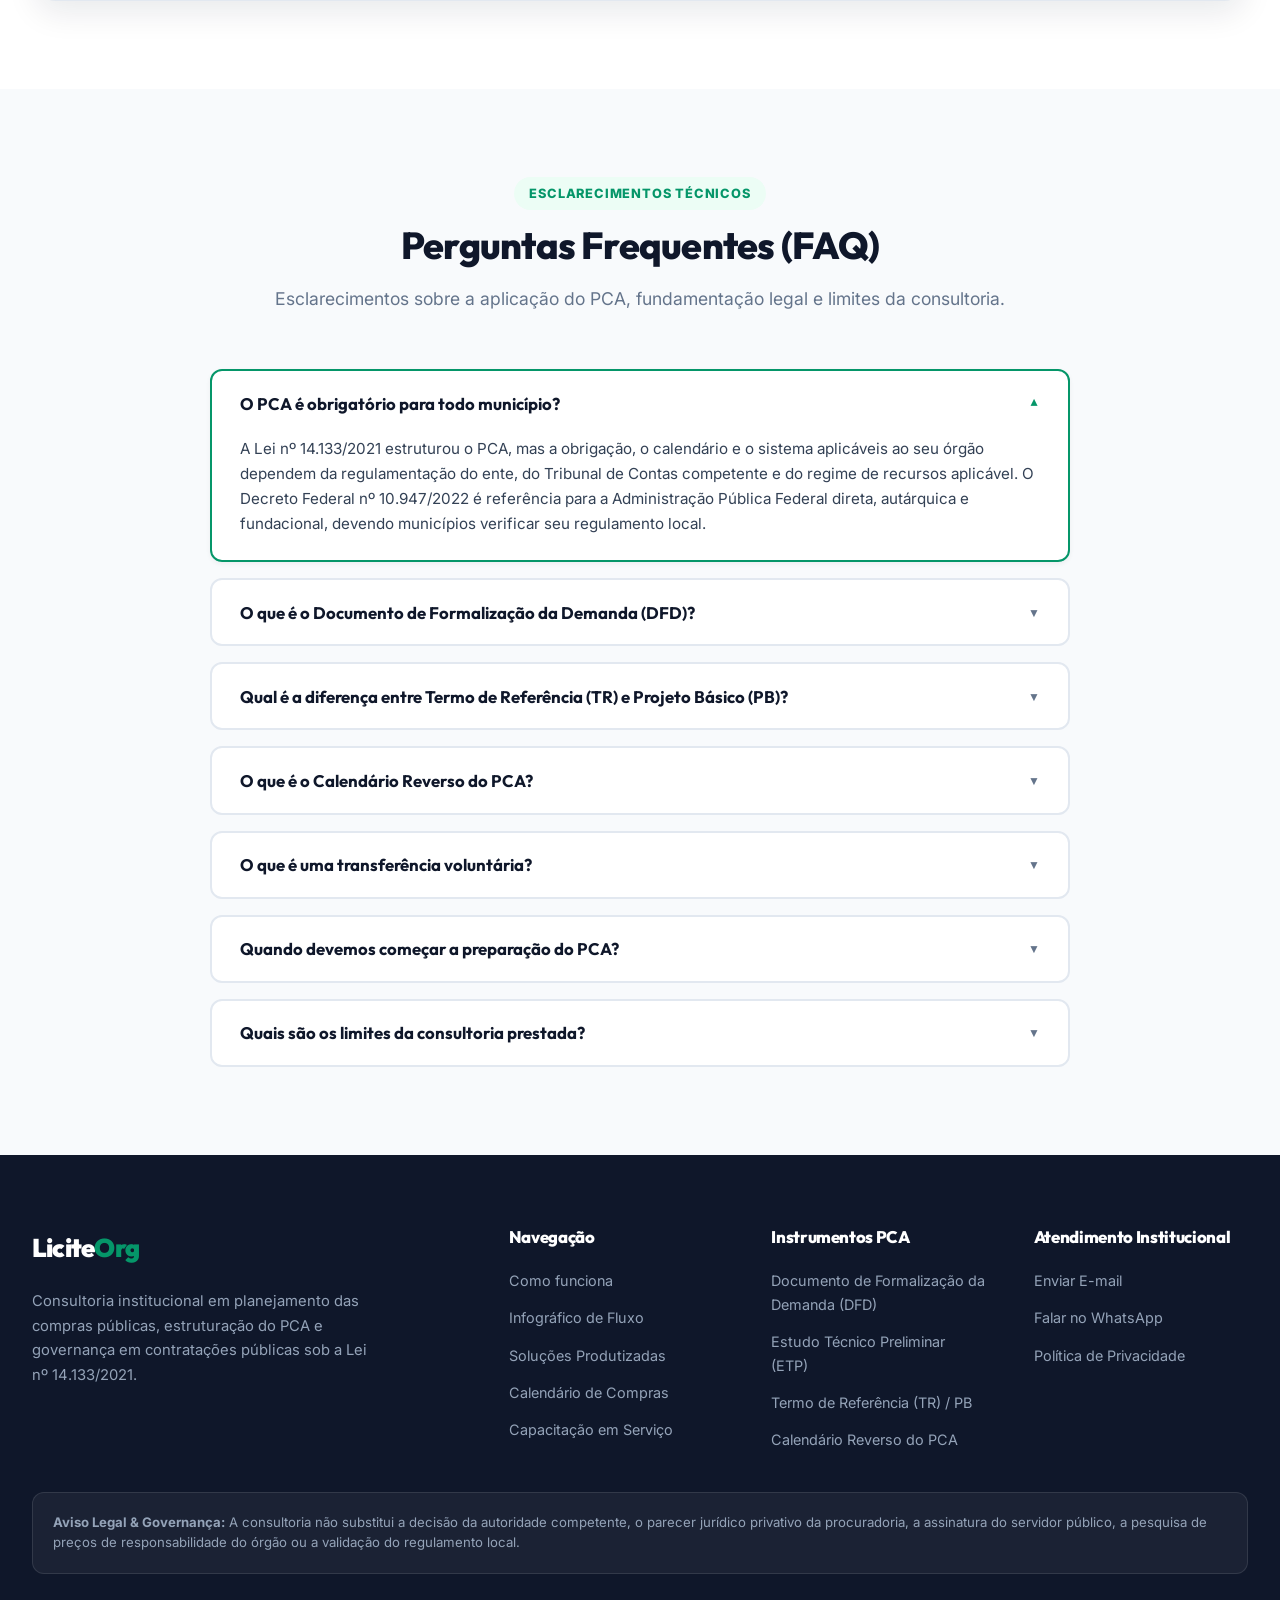
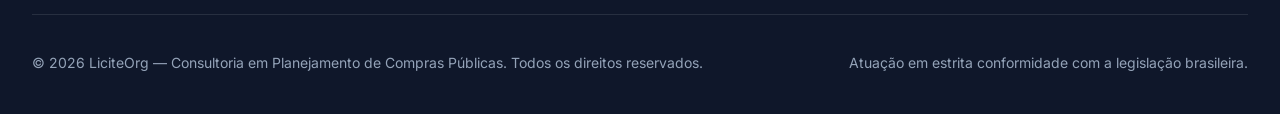
==== commit 37812c9f: "Atual.3" ====
--- a/index.html
+++ b/index.html
@@ -82,7 +82,7 @@
         </h1>
 
         <p class="hero-subtitle">
-          Organizamos as demandas das secretarias, estruturamos o Plano Anual de Contratações e conectamos o Documento de Formalização da Demanda (DFD), o Estudo Técnico Preliminar (ETP), o Termo de Referência (TR) ou Projeto Básico (PB), o orçamento e o cronograma de execução.
+          Organizamos as demandas setoriais, estruturamos o Plano de Contratações Anual (PCA) e conectamos o Documento de Formalização da Demanda (DFD), o Estudo Técnico Preliminar (ETP) e o Termo de Referência (TR) ou Projeto Básico (PB) ao cronograma de execução.
         </p>
 
         <!-- Horizontal Flow Ribbon accompanying full page width -->
@@ -102,46 +102,8 @@
           <div class="flow-step"><span class="step-num">07</span> Cronograma</div>
         </div>
 
-        <div class="hero-actions-center">
-          <a href="#contato" class="btn btn-primary btn-hero-lg" id="hero-primary-cta">
-            Solicitar diagnóstico do planejamento
-          </a>
-          <a href="#calendario-reverso" class="btn btn-secondary btn-hero-lg" id="hero-secondary-cta">
-            Ver como funciona o Calendário Reverso do PCA
-          </a>
-        </div>
-
         <div class="hero-microcopy-pill">
           <span><strong>Atendimento técnico para estados, municípios e órgãos públicos:</strong> O escopo é definido após análise do regulamento, do calendário e da maturidade do órgão.</span>
-        </div>
-      </div>
-
-      <!-- Banner de Indicadores Operacionais B2A -->
-      <div class="hero-governance-banner">
-        <div class="governance-card-header">
-          <span class="governance-badge">Governança & Rastreabilidade</span>
-          <h3>Indicadores Operacionais do PCA Municipal</h3>
-        </div>
-
-        <div class="governance-stats-grid">
-          <div class="gov-stat-item">
-            <span class="stat-number-text">DFDs Revisados</span>
-            <span class="stat-subtext">Centralização e padronização de demandas</span>
-          </div>
-          <div class="gov-stat-item">
-            <span class="stat-number-text">Pendências Saneadas</span>
-            <span class="stat-subtext">Instrução preventiva da fase preparatória</span>
-          </div>
-          <div class="gov-stat-item">
-            <span class="stat-number-text">Fracionamento Evitado</span>
-            <span class="stat-subtext">Consolidação por objetos semelhantes</span>
-          </div>
-        </div>
-
-        <div class="governance-features-row">
-          <div class="gov-feature"><strong>Consolidação de Objetos:</strong> Prevenção de fracionamento ilícito de despesas.</div>
-          <div class="gov-feature"><strong>Integração Orçamentária:</strong> Alinhamento com PPA, LDO e LOA municipal.</div>
-          <div class="gov-feature"><strong>Cronograma de Execução:</strong> Acompanhamento mensal contínuo das contratações.</div>
         </div>
       </div>
     </div>
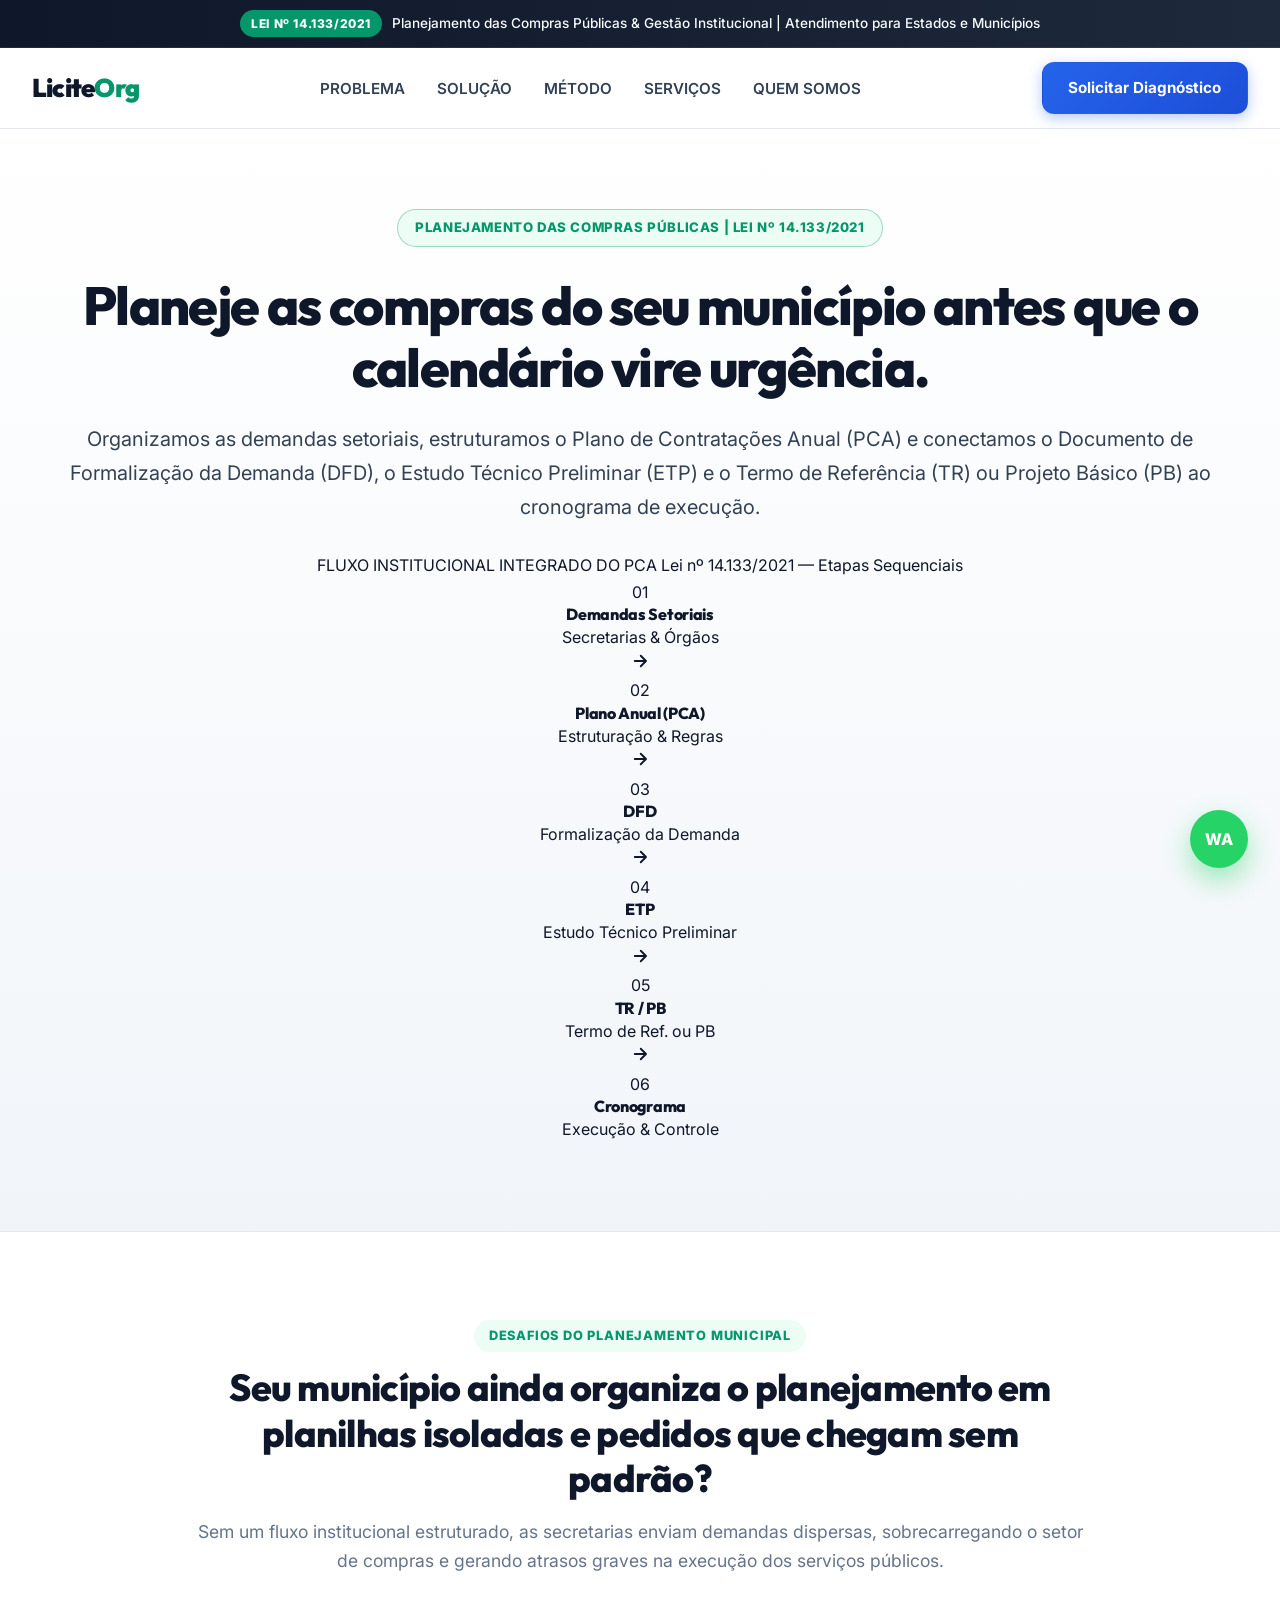
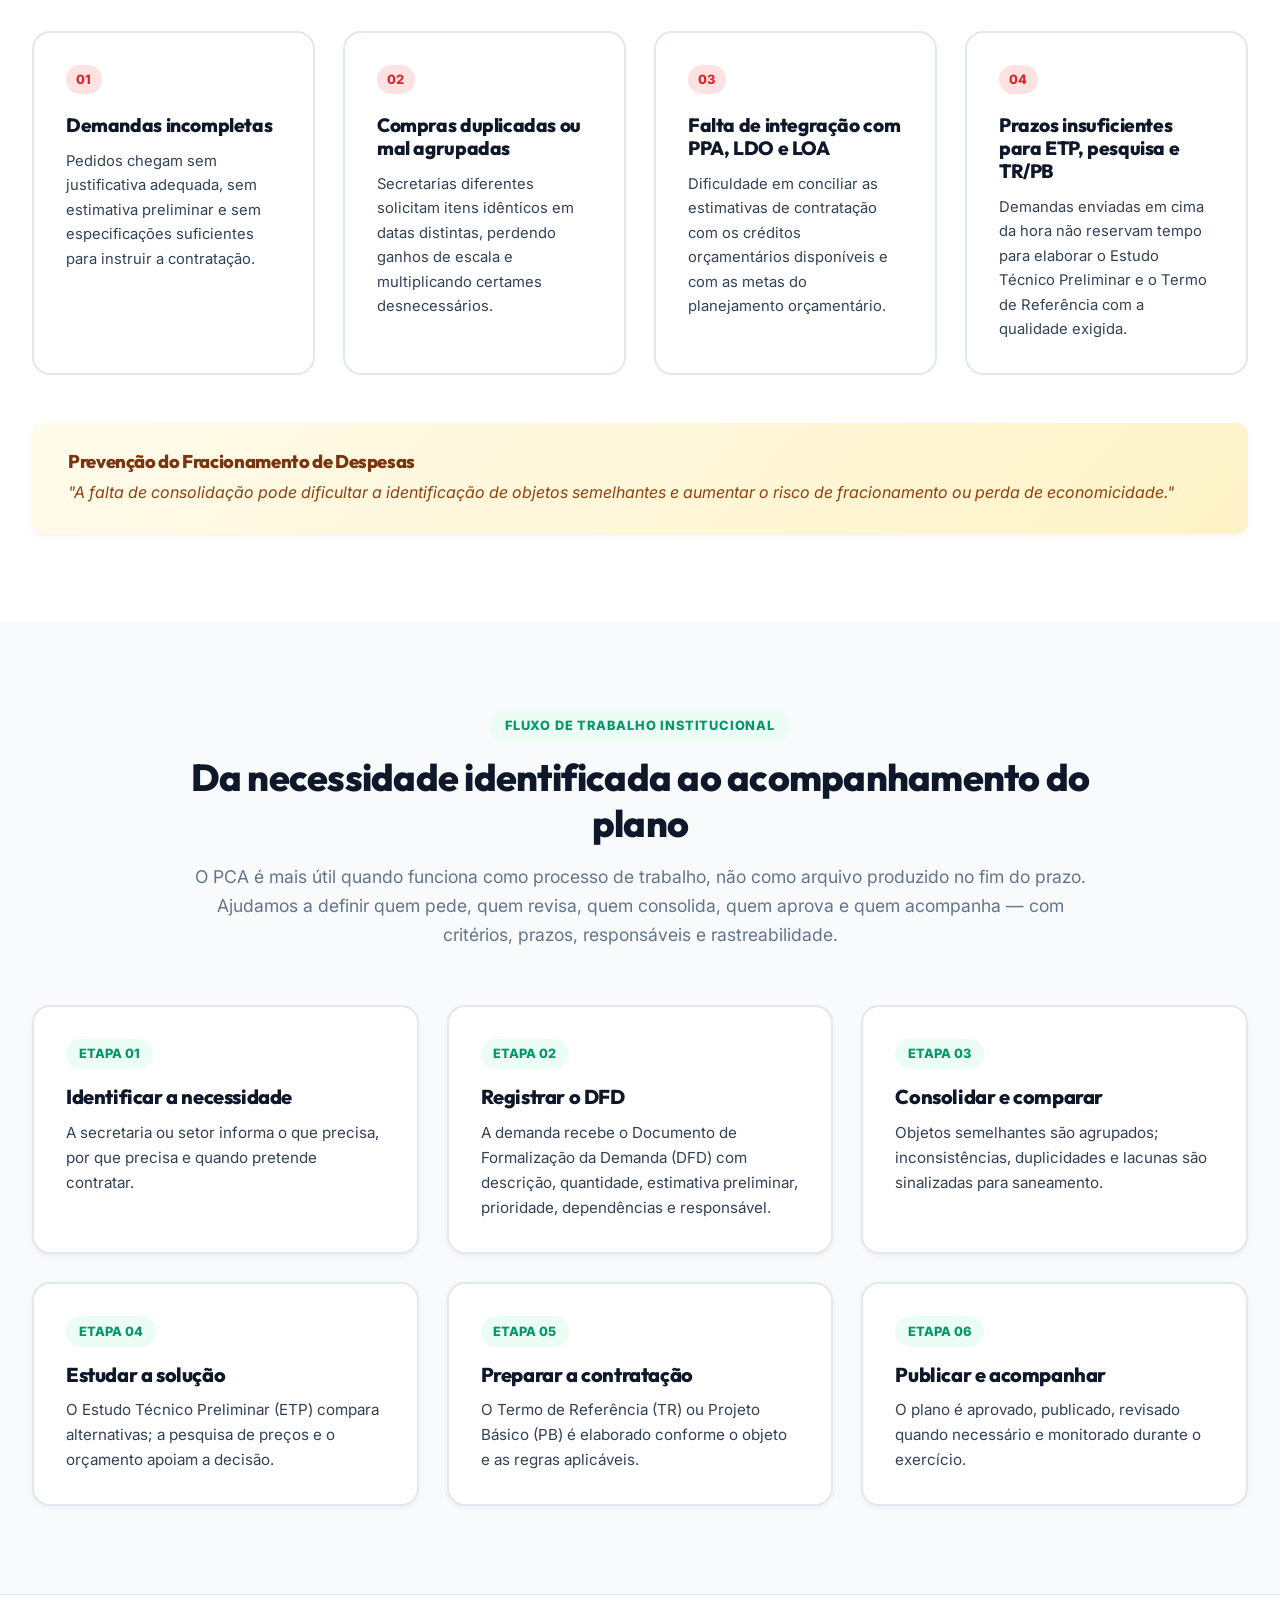
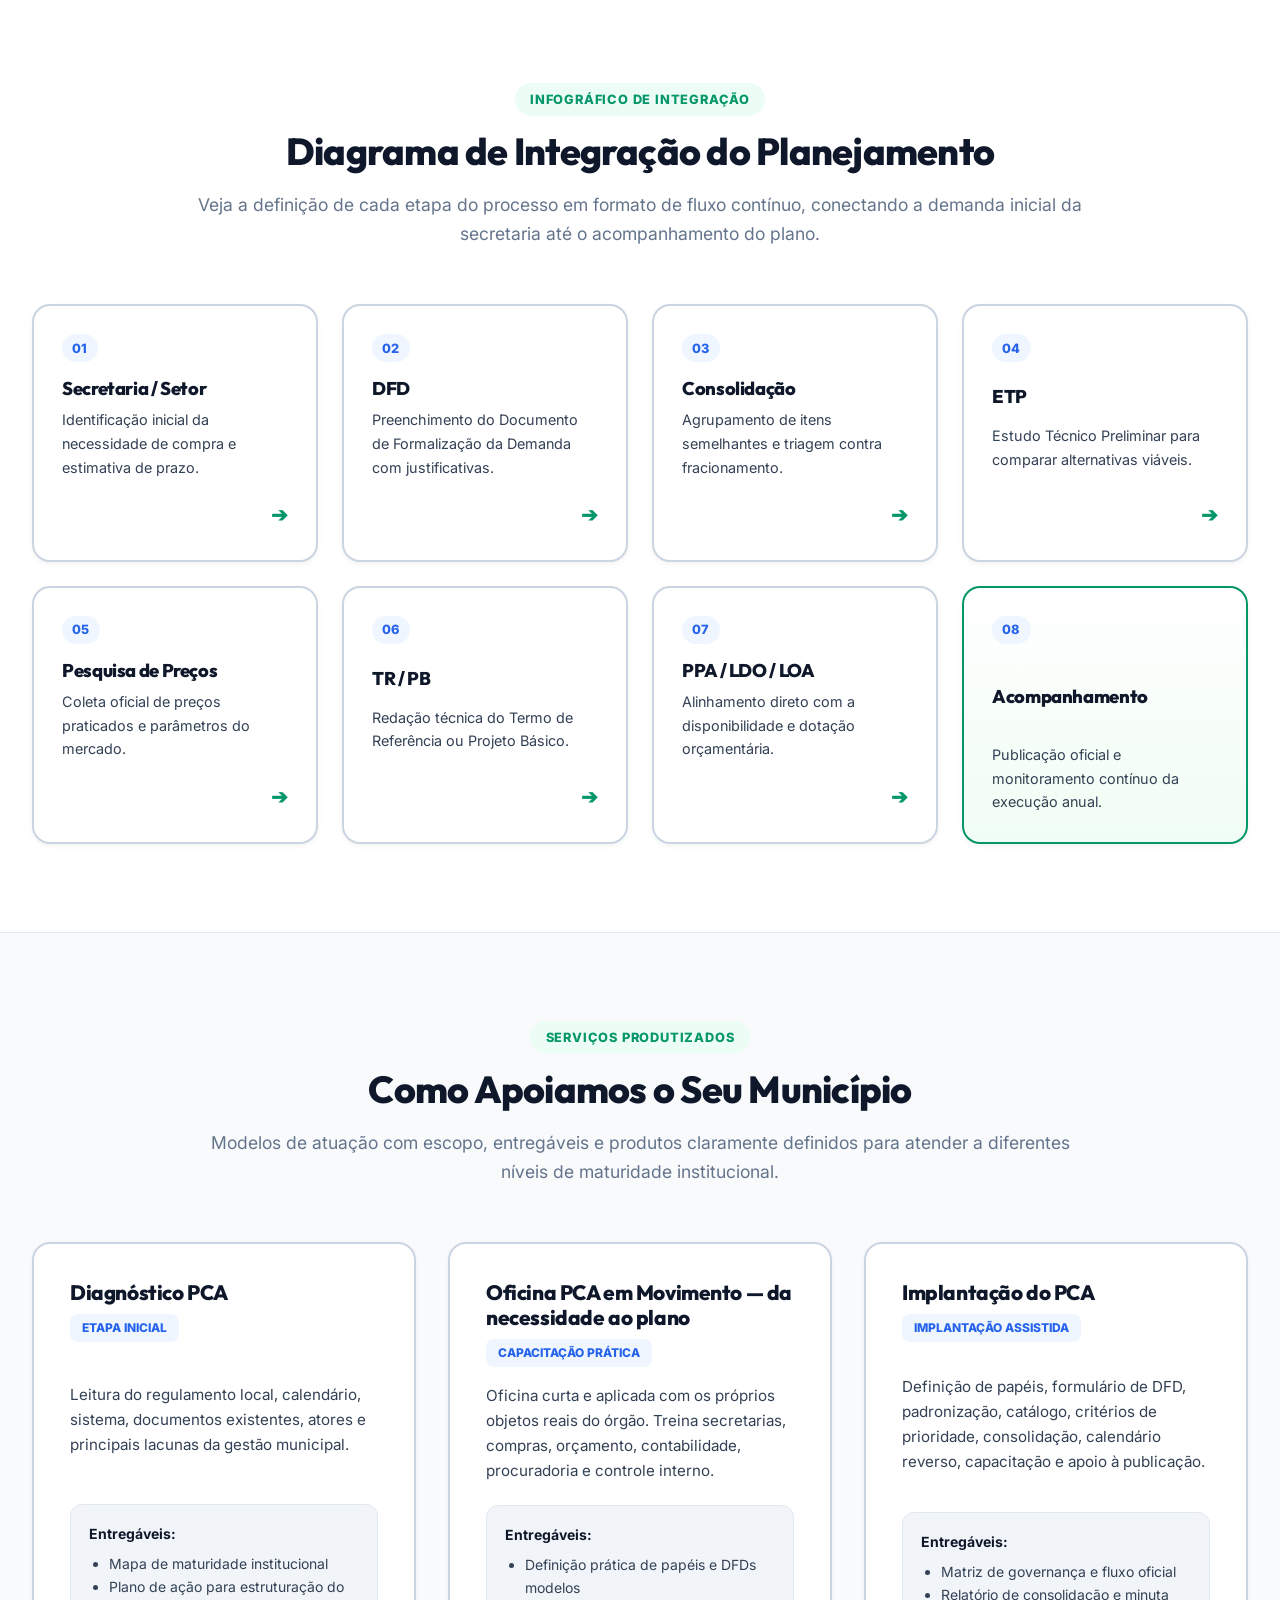
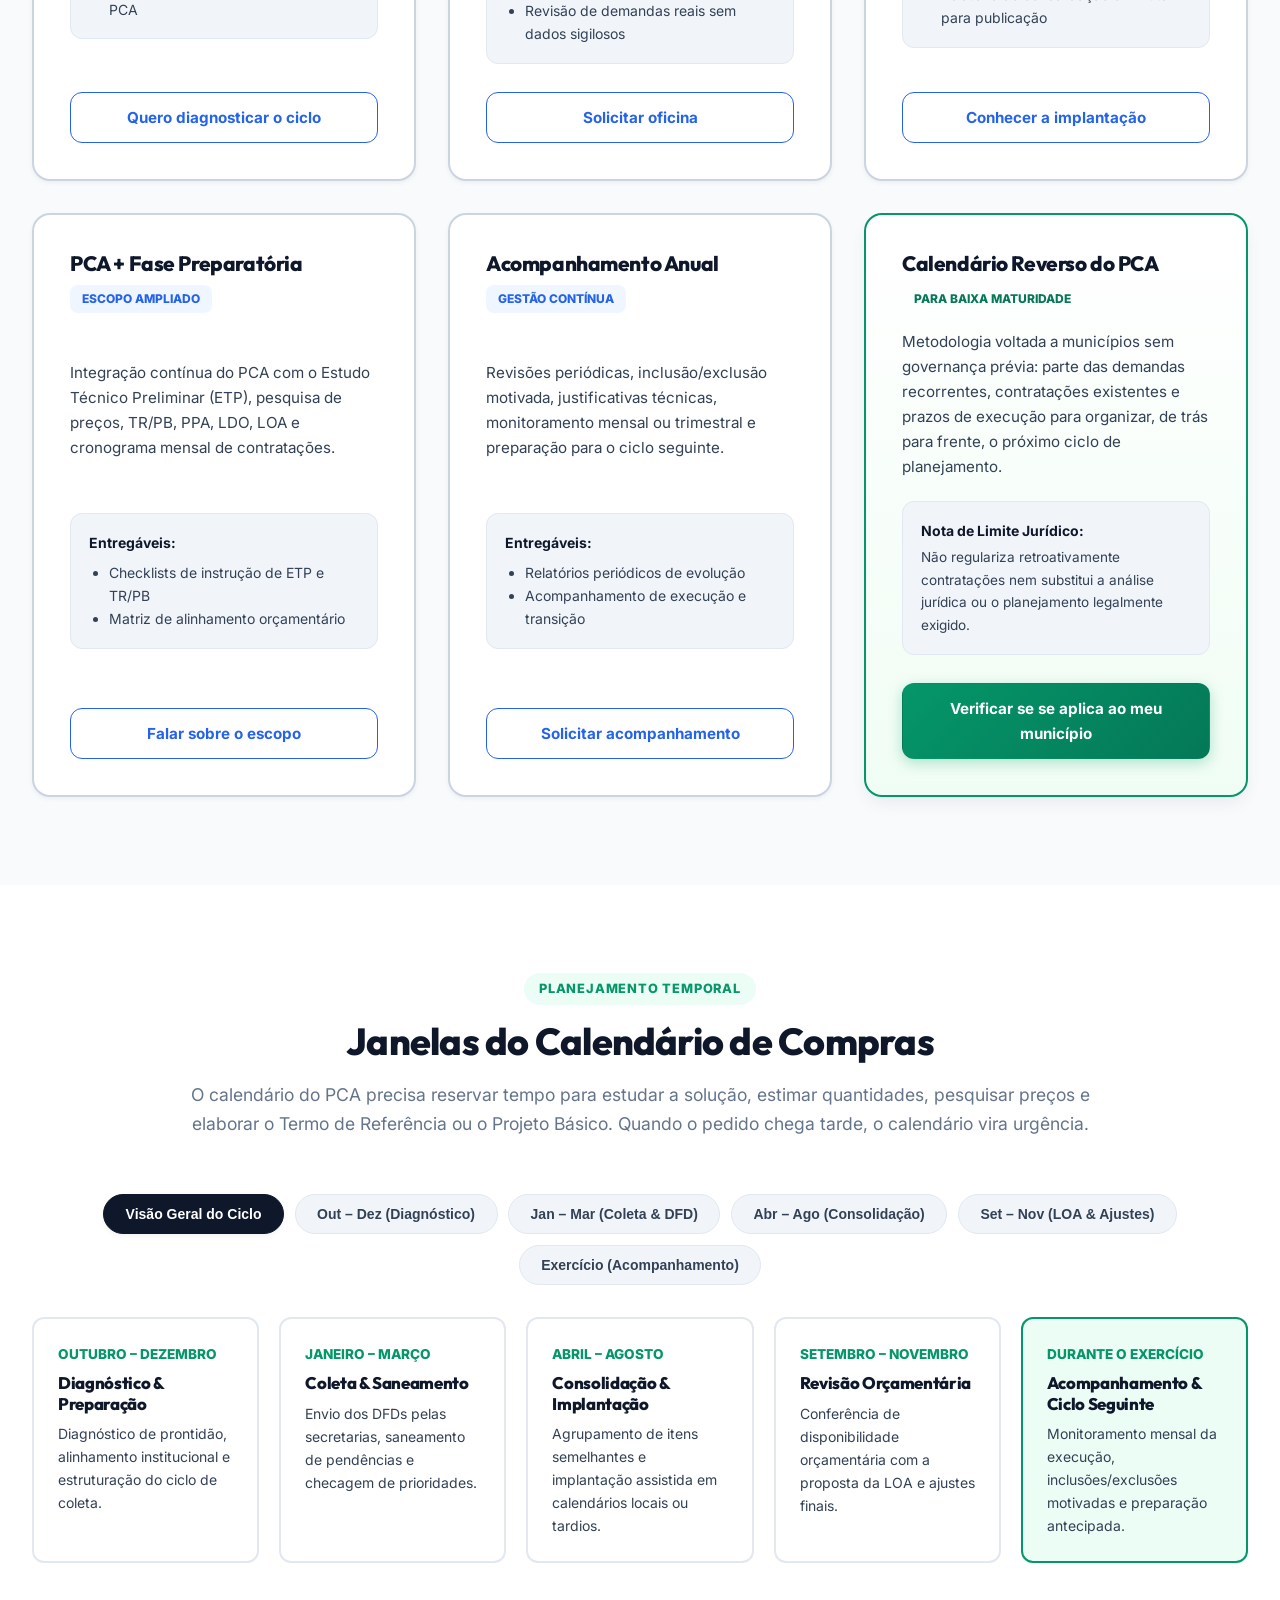
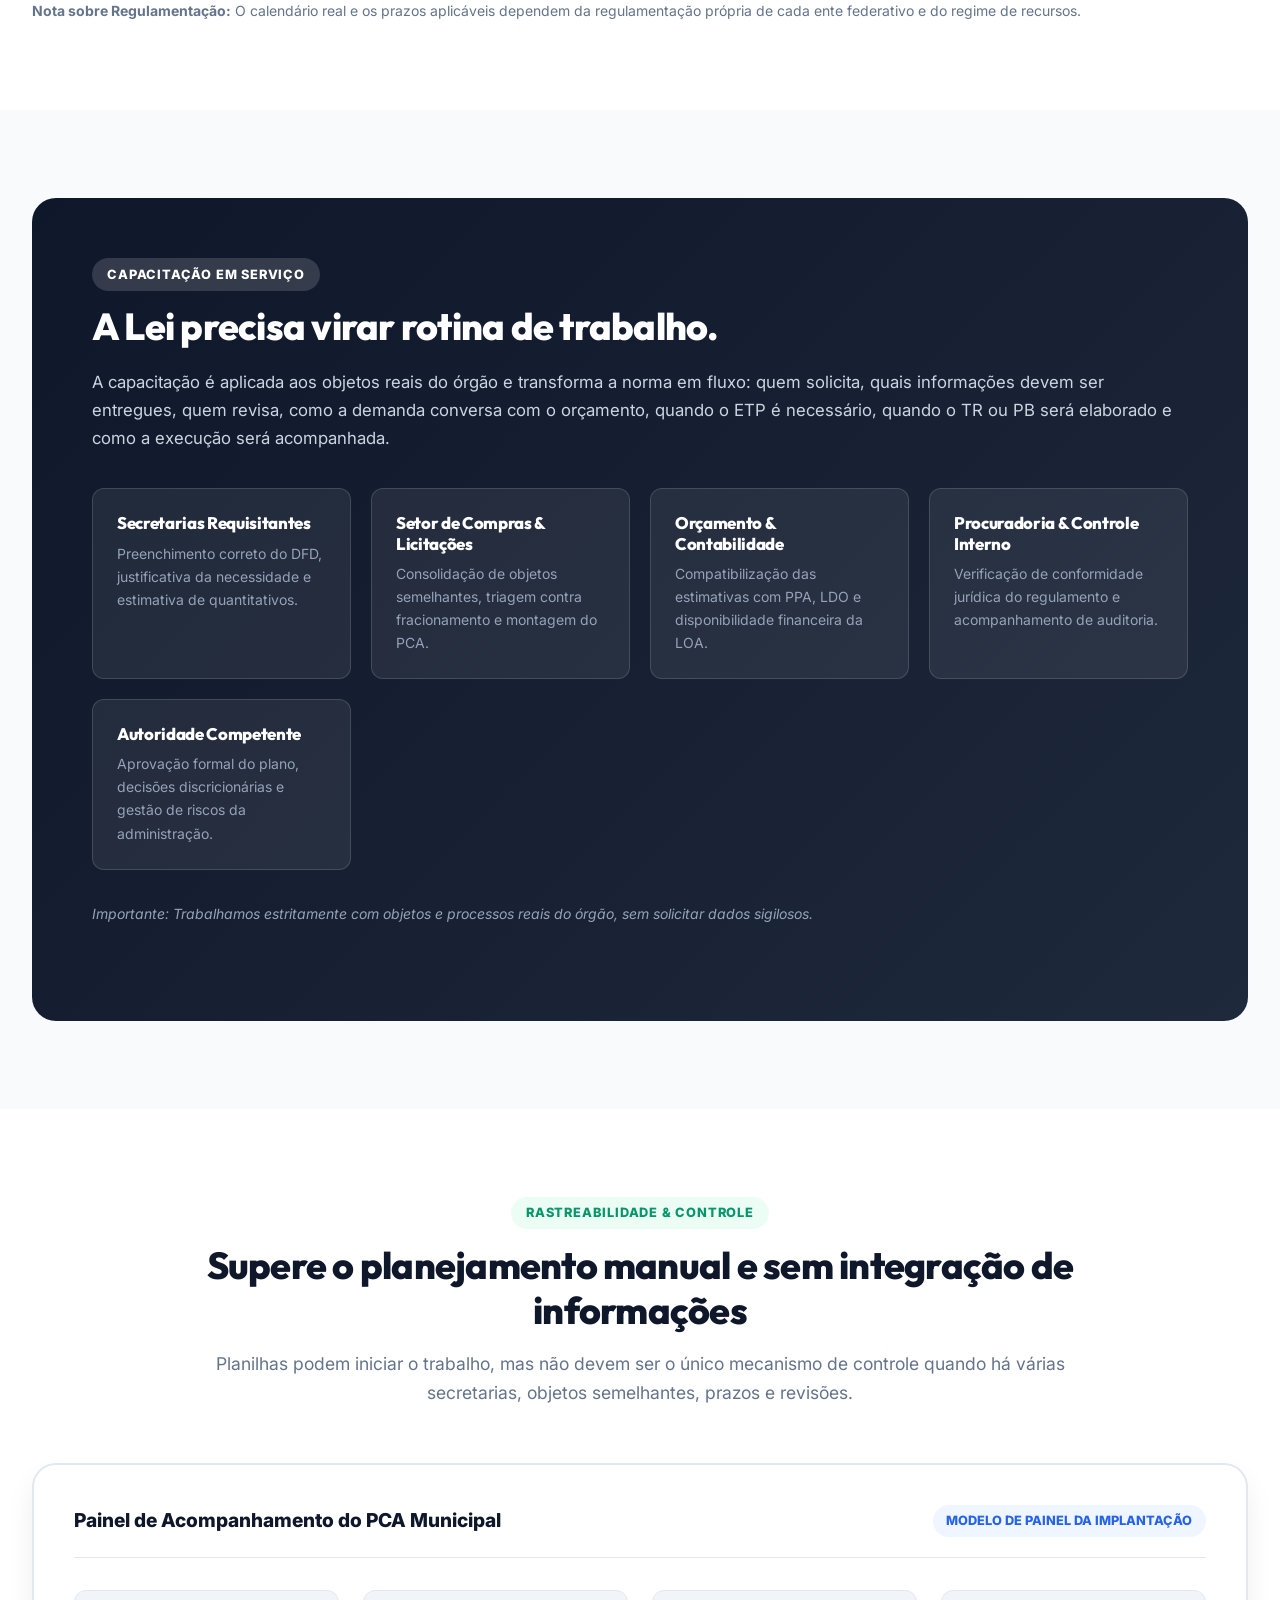
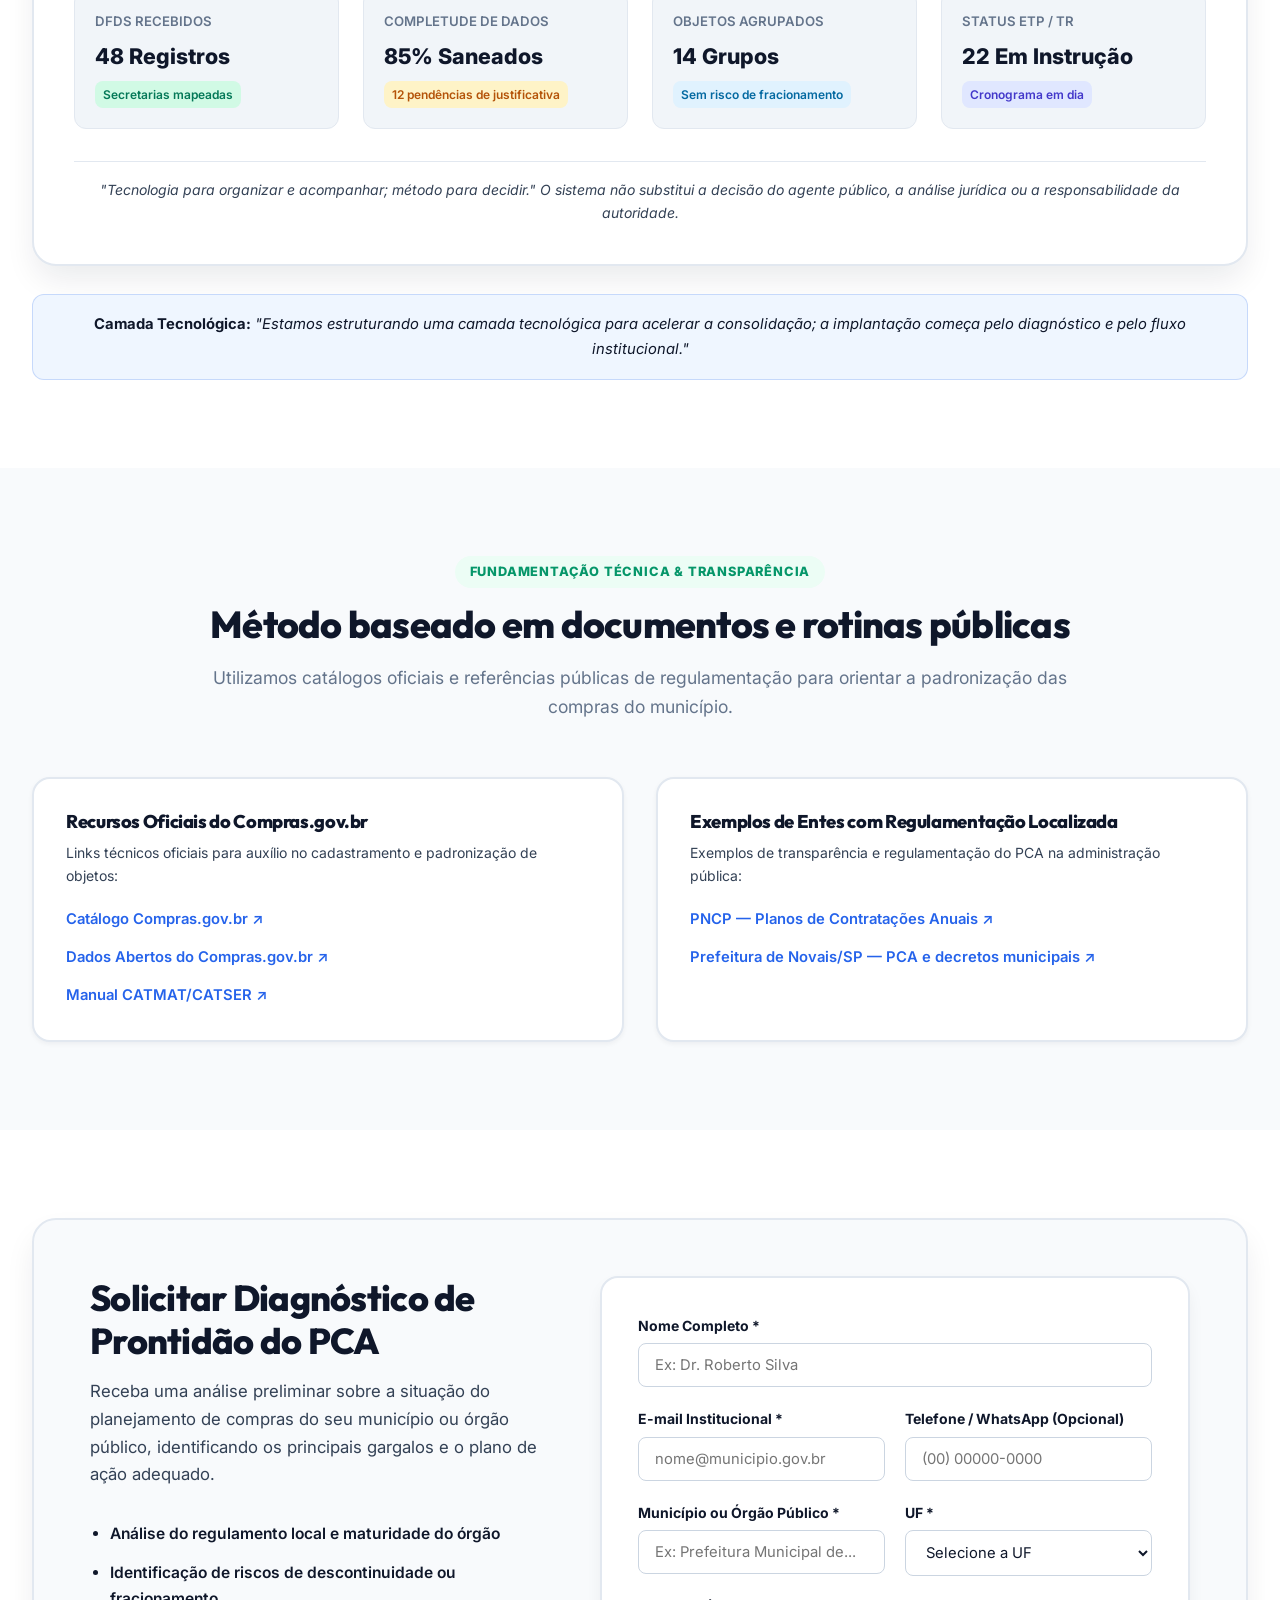
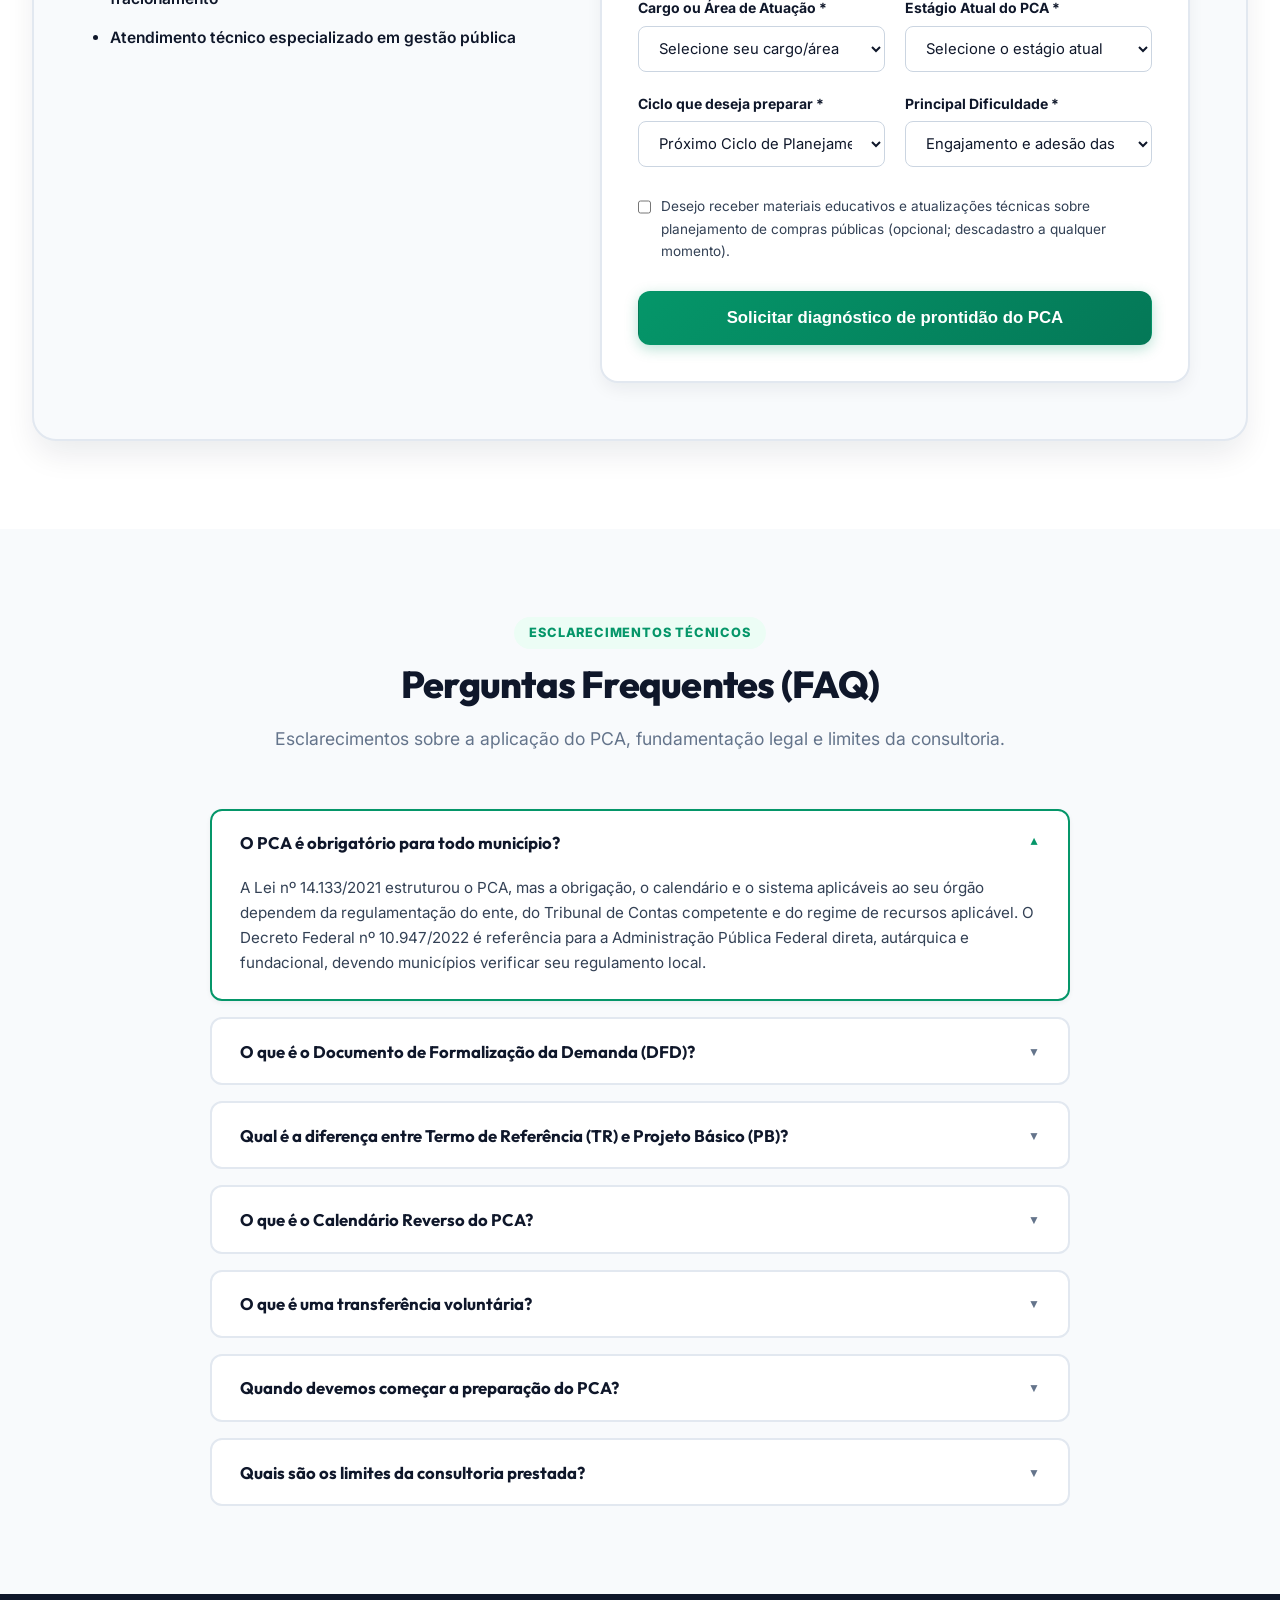
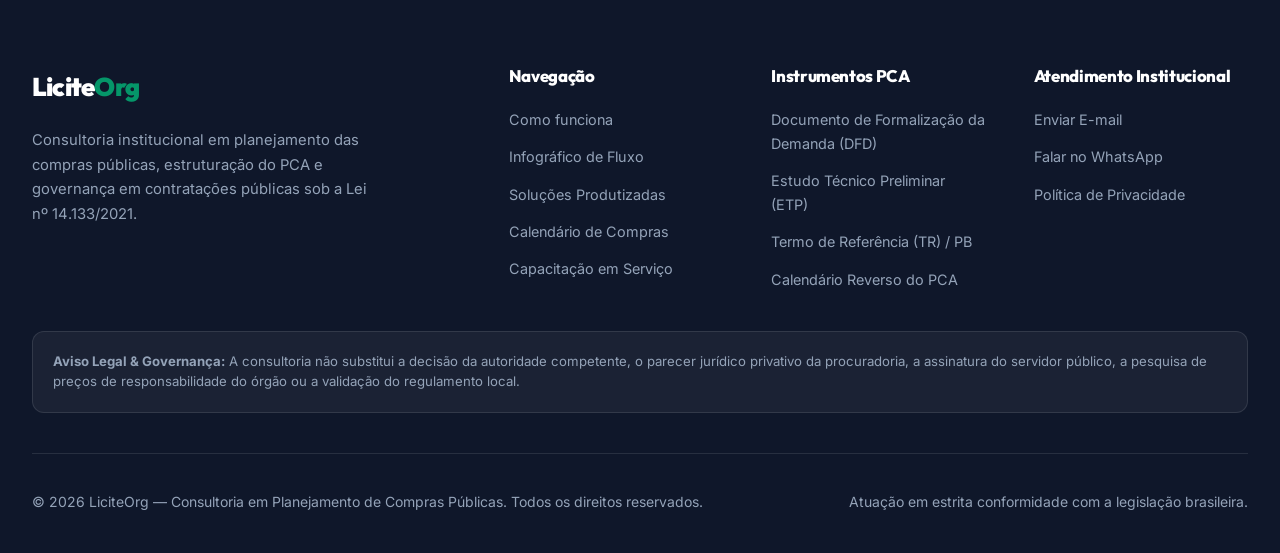
==== commit 1f102e6c: "atual.4" ====
--- a/index.html
+++ b/index.html
@@ -85,25 +85,94 @@
           Organizamos as demandas setoriais, estruturamos o Plano de Contratações Anual (PCA) e conectamos o Documento de Formalização da Demanda (DFD), o Estudo Técnico Preliminar (ETP) e o Termo de Referência (TR) ou Projeto Básico (PB) ao cronograma de execução.
         </p>
 
-        <!-- Horizontal Flow Ribbon accompanying full page width -->
-        <div class="hero-flow-ribbon">
-          <div class="flow-step"><span class="step-num">01</span> Demandas das Secretarias</div>
-          <div class="flow-arrow">➔</div>
-          <div class="flow-step"><span class="step-num">02</span> Plano Anual (PCA)</div>
-          <div class="flow-arrow">➔</div>
-          <div class="flow-step"><span class="step-num">03</span> DFD</div>
-          <div class="flow-arrow">➔</div>
-          <div class="flow-step"><span class="step-num">04</span> ETP</div>
-          <div class="flow-arrow">➔</div>
-          <div class="flow-step"><span class="step-num">05</span> TR / PB</div>
-          <div class="flow-arrow">➔</div>
-          <div class="flow-step"><span class="step-num">06</span> Orçamento</div>
-          <div class="flow-arrow">➔</div>
-          <div class="flow-step"><span class="step-num">07</span> Cronograma</div>
-        </div>
-
-        <div class="hero-microcopy-pill">
-          <span><strong>Atendimento técnico para estados, municípios e órgãos públicos:</strong> O escopo é definido após análise do regulamento, do calendário e da maturidade do órgão.</span>
+        <!-- Infográfico Profissional de Fluxo Horizontal (Subheadline Workflow) -->
+        <div class="hero-infographic-flow">
+          <div class="flow-header-container">
+            <span class="flow-header-badge">
+              <span class="pulse-dot"></span> FLUXO INSTITUCIONAL INTEGRADO DO PCA
+            </span>
+            <span class="flow-header-sub">Lei nº 14.133/2021 — Etapas Sequenciais</span>
+          </div>
+          
+          <div class="flow-track">
+            <div class="flow-node-card">
+              <span class="node-step-badge">01</span>
+              <div class="node-body">
+                <h4 class="node-title">Demandas Setoriais</h4>
+                <span class="node-desc">Secretarias & Órgãos</span>
+              </div>
+            </div>
+
+            <div class="flow-connector">
+              <div class="connector-arrow-pill">
+                <svg width="18" height="18" viewBox="0 0 24 24" fill="none" stroke="currentColor" stroke-width="2.5" stroke-linecap="round" stroke-linejoin="round"><path d="M5 12h14M13 5l7 7-7 7"/></svg>
+              </div>
+            </div>
+
+            <div class="flow-node-card active-node">
+              <span class="node-step-badge">02</span>
+              <div class="node-body">
+                <h4 class="node-title">Plano Anual (PCA)</h4>
+                <span class="node-desc">Estruturação & Regras</span>
+              </div>
+            </div>
+
+            <div class="flow-connector">
+              <div class="connector-arrow-pill">
+                <svg width="18" height="18" viewBox="0 0 24 24" fill="none" stroke="currentColor" stroke-width="2.5" stroke-linecap="round" stroke-linejoin="round"><path d="M5 12h14M13 5l7 7-7 7"/></svg>
+              </div>
+            </div>
+
+            <div class="flow-node-card">
+              <span class="node-step-badge">03</span>
+              <div class="node-body">
+                <h4 class="node-title">DFD</h4>
+                <span class="node-desc">Formalização da Demanda</span>
+              </div>
+            </div>
+
+            <div class="flow-connector">
+              <div class="connector-arrow-pill">
+                <svg width="18" height="18" viewBox="0 0 24 24" fill="none" stroke="currentColor" stroke-width="2.5" stroke-linecap="round" stroke-linejoin="round"><path d="M5 12h14M13 5l7 7-7 7"/></svg>
+              </div>
+            </div>
+
+            <div class="flow-node-card">
+              <span class="node-step-badge">04</span>
+              <div class="node-body">
+                <h4 class="node-title">ETP</h4>
+                <span class="node-desc">Estudo Técnico Preliminar</span>
+              </div>
+            </div>
+
+            <div class="flow-connector">
+              <div class="connector-arrow-pill">
+                <svg width="18" height="18" viewBox="0 0 24 24" fill="none" stroke="currentColor" stroke-width="2.5" stroke-linecap="round" stroke-linejoin="round"><path d="M5 12h14M13 5l7 7-7 7"/></svg>
+              </div>
+            </div>
+
+            <div class="flow-node-card">
+              <span class="node-step-badge">05</span>
+              <div class="node-body">
+                <h4 class="node-title">TR / PB</h4>
+                <span class="node-desc">Termo de Ref. ou PB</span>
+              </div>
+            </div>
+
+            <div class="flow-connector">
+              <div class="connector-arrow-pill">
+                <svg width="18" height="18" viewBox="0 0 24 24" fill="none" stroke="currentColor" stroke-width="2.5" stroke-linecap="round" stroke-linejoin="round"><path d="M5 12h14M13 5l7 7-7 7"/></svg>
+              </div>
+            </div>
+
+            <div class="flow-node-card finish-node">
+              <span class="node-step-badge">06</span>
+              <div class="node-body">
+                <h4 class="node-title">Cronograma</h4>
+                <span class="node-desc">Execução & Controle</span>
+              </div>
+            </div>
+          </div>
         </div>
       </div>
     </div>
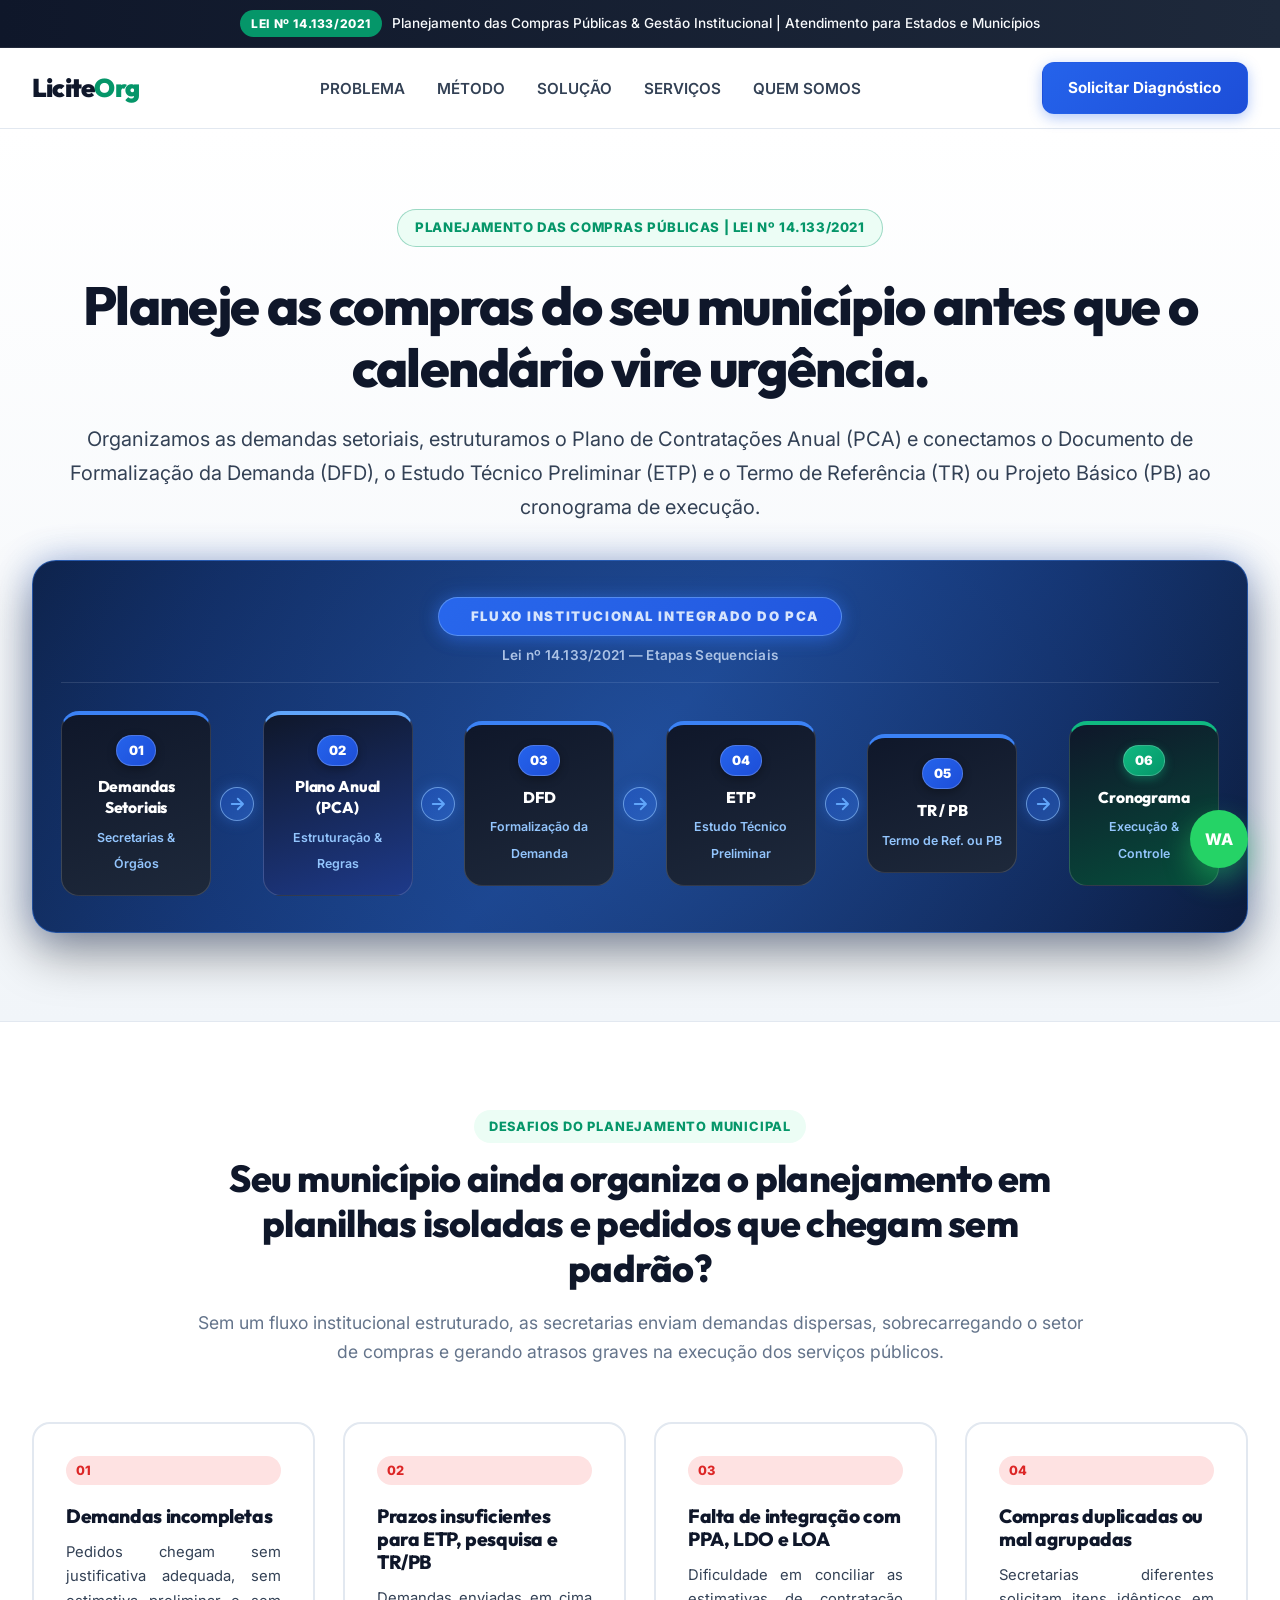
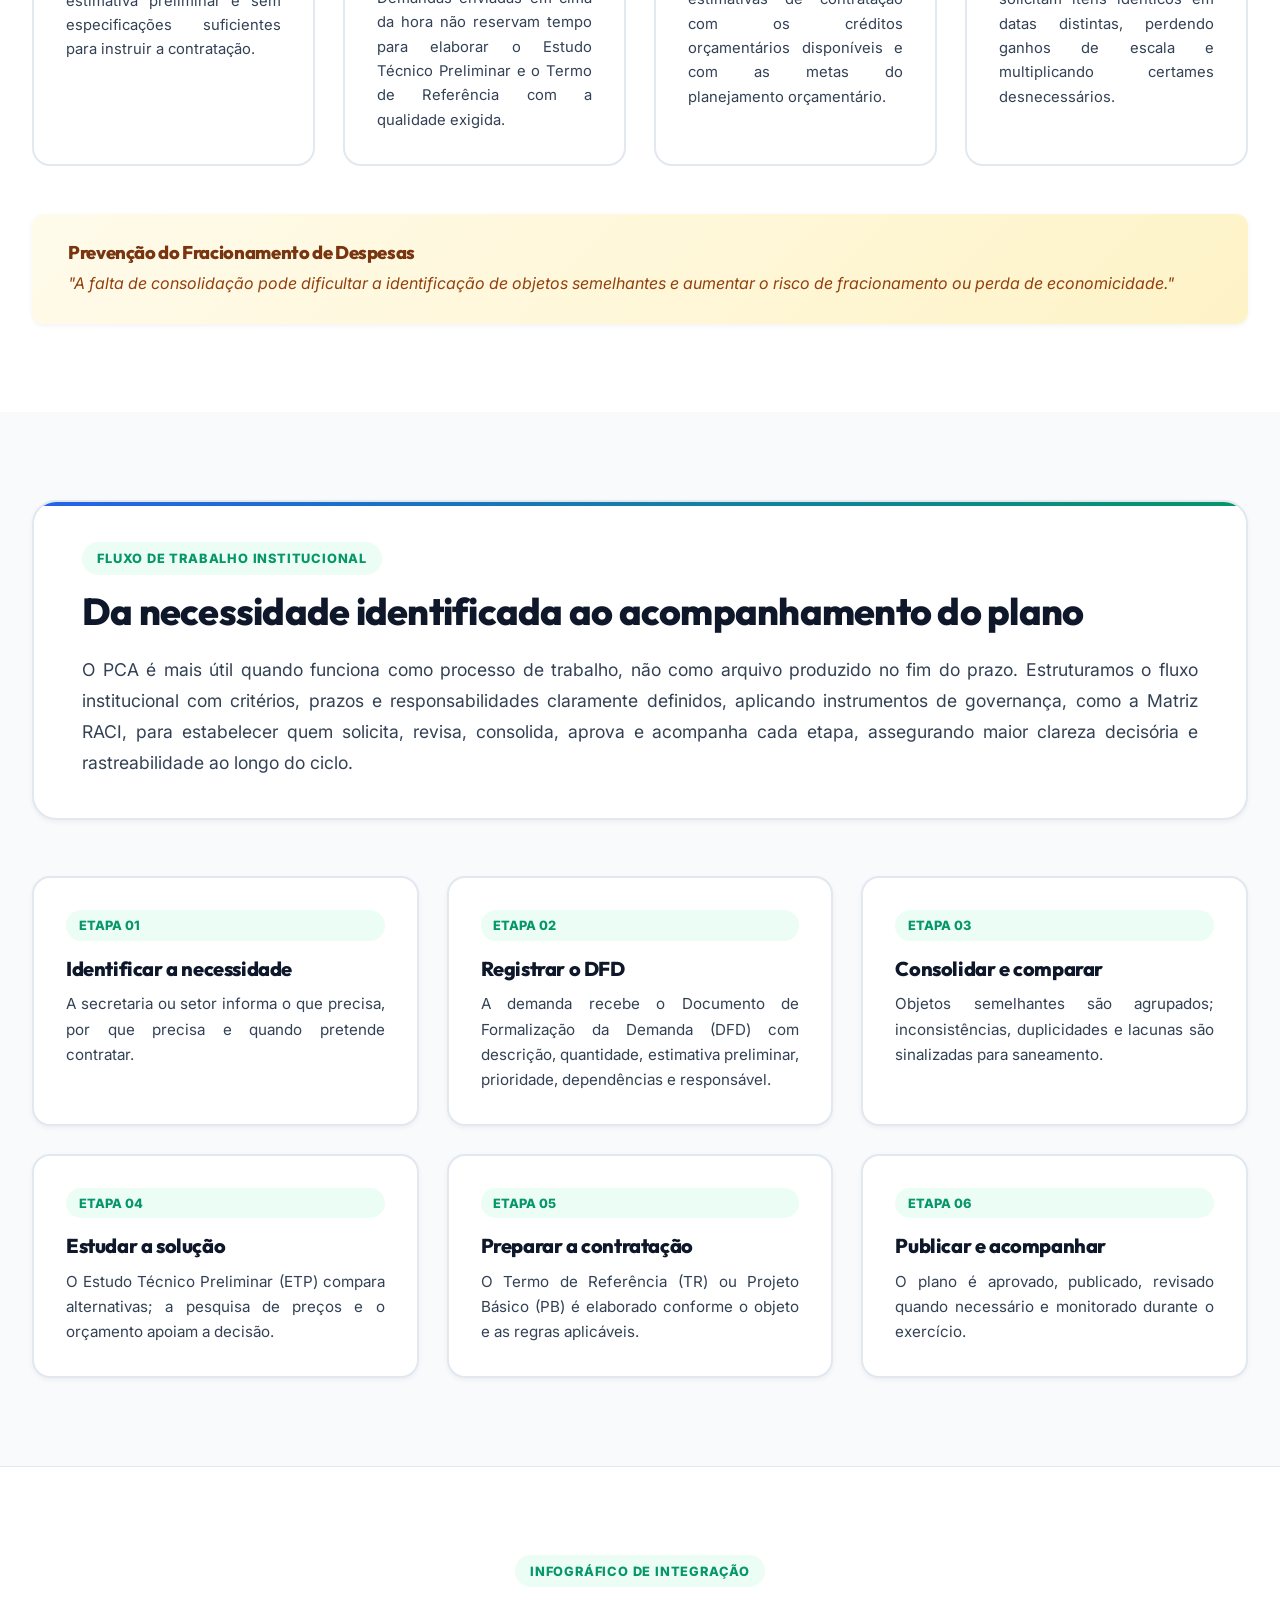
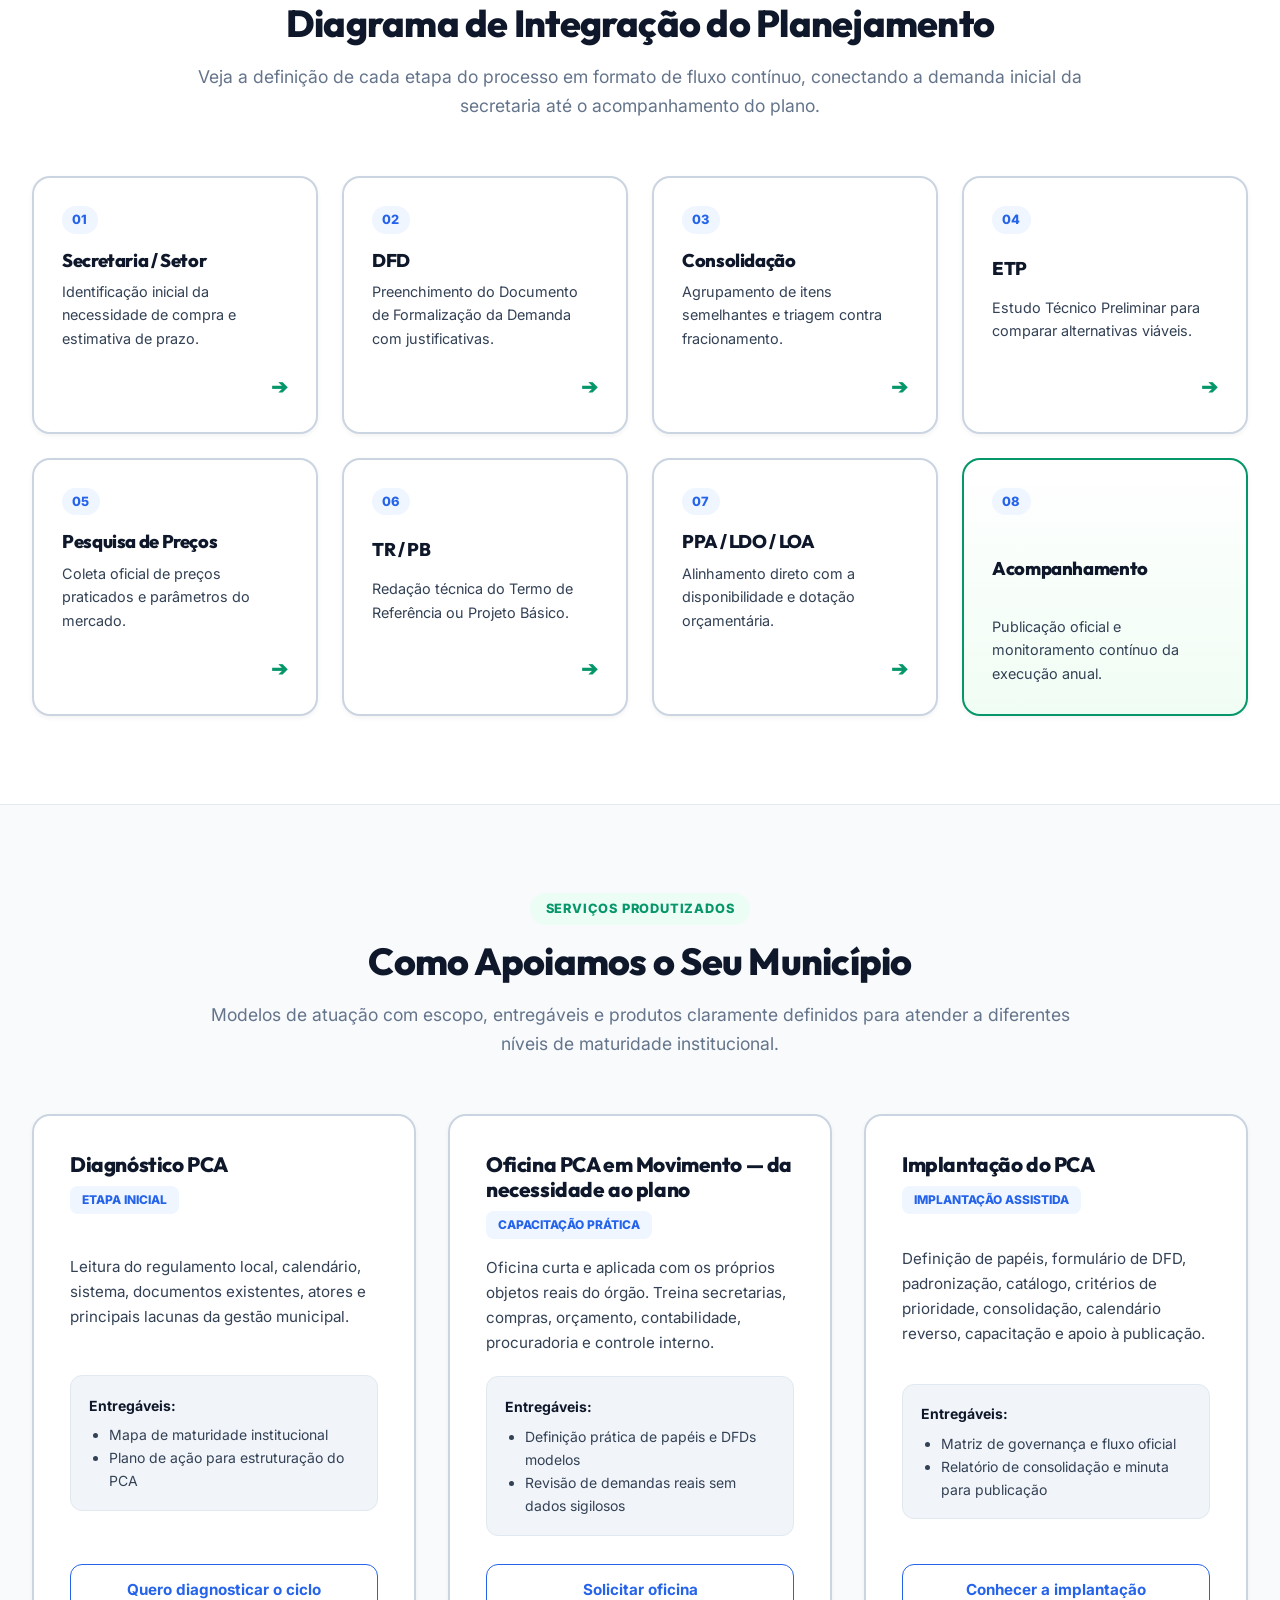
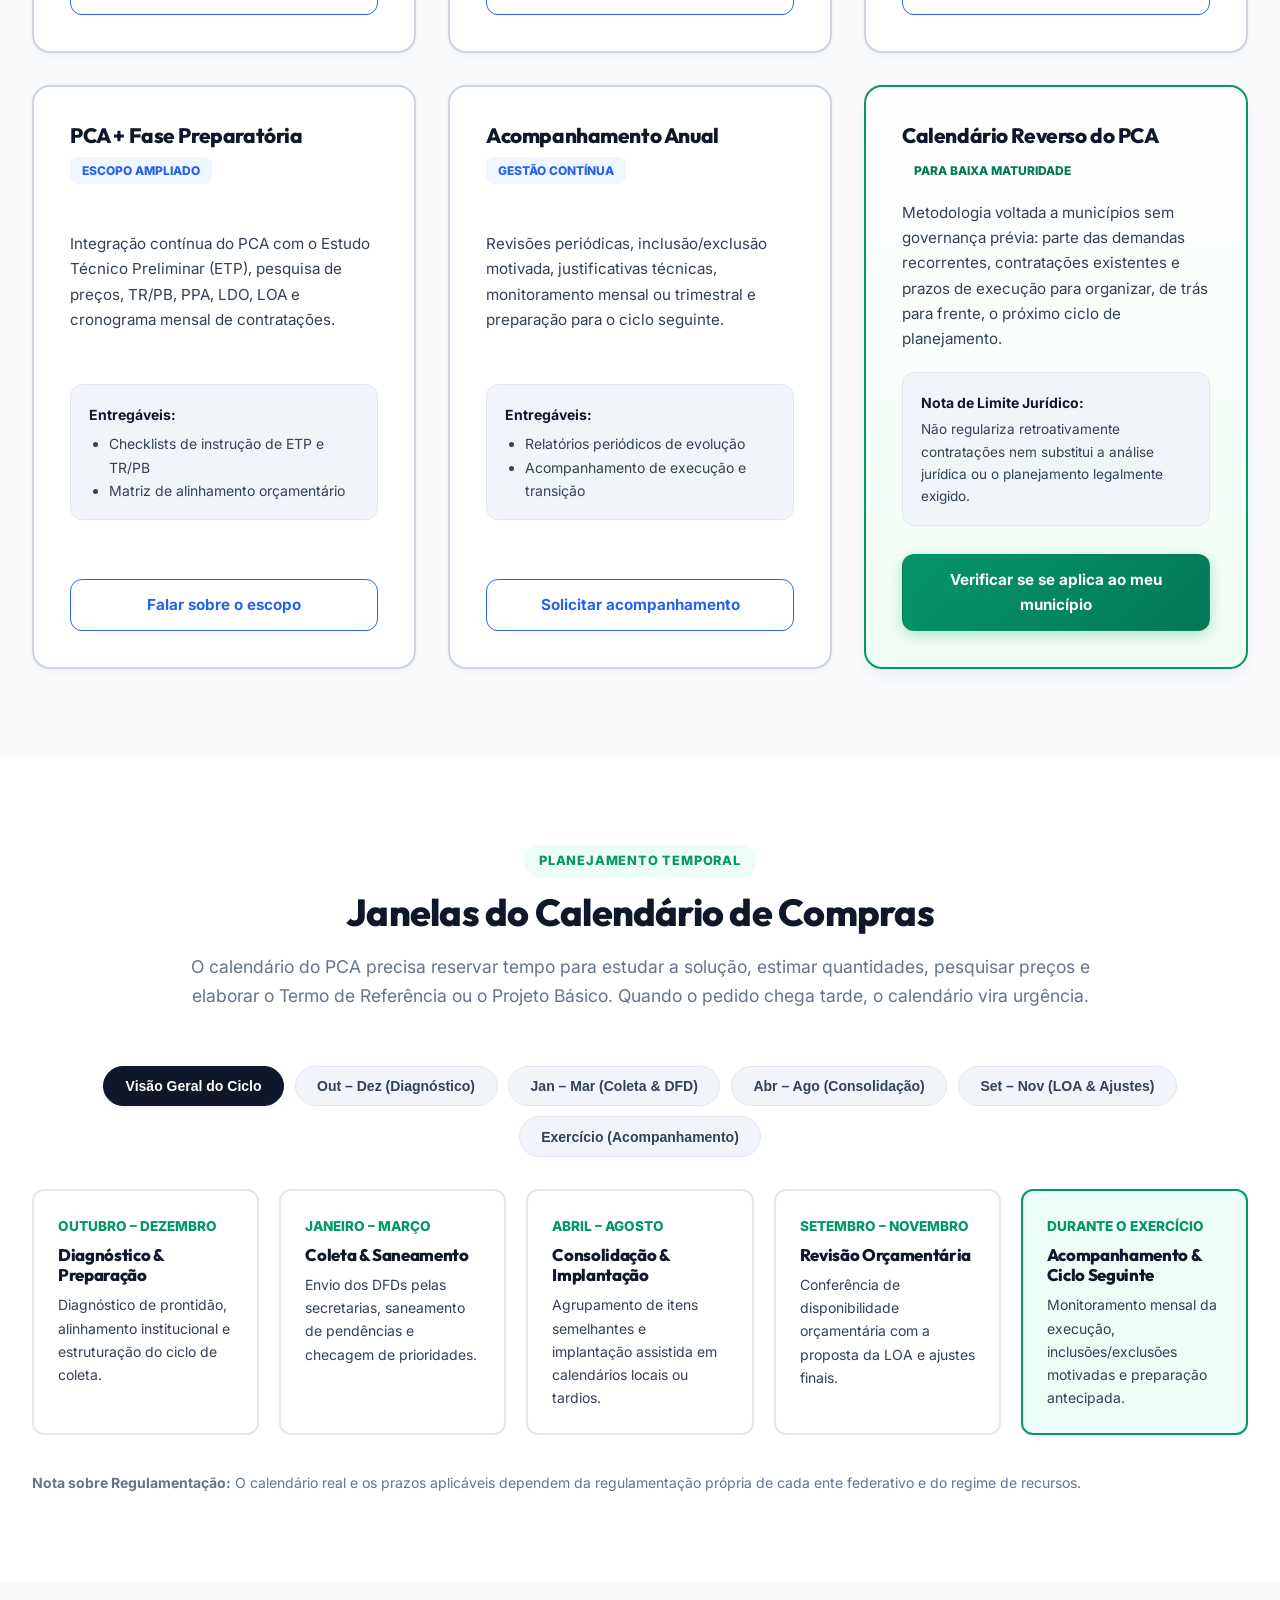
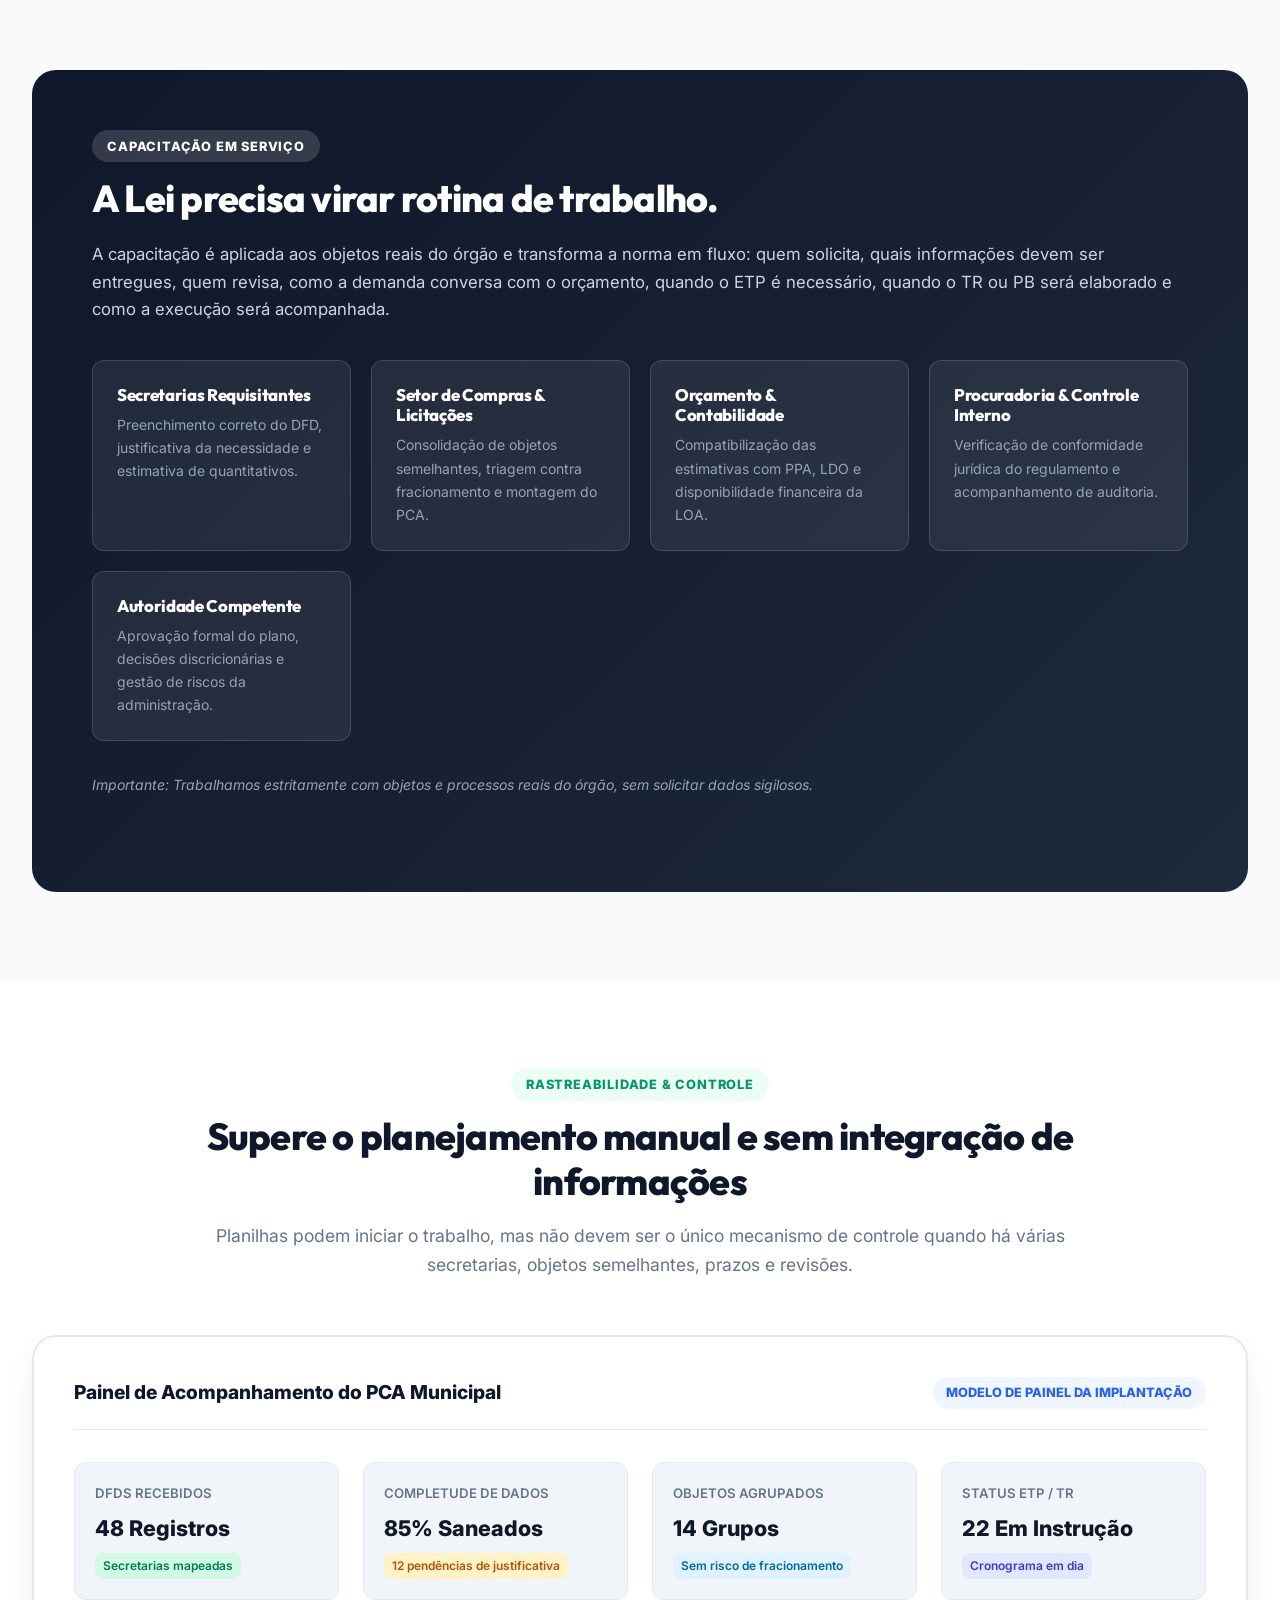
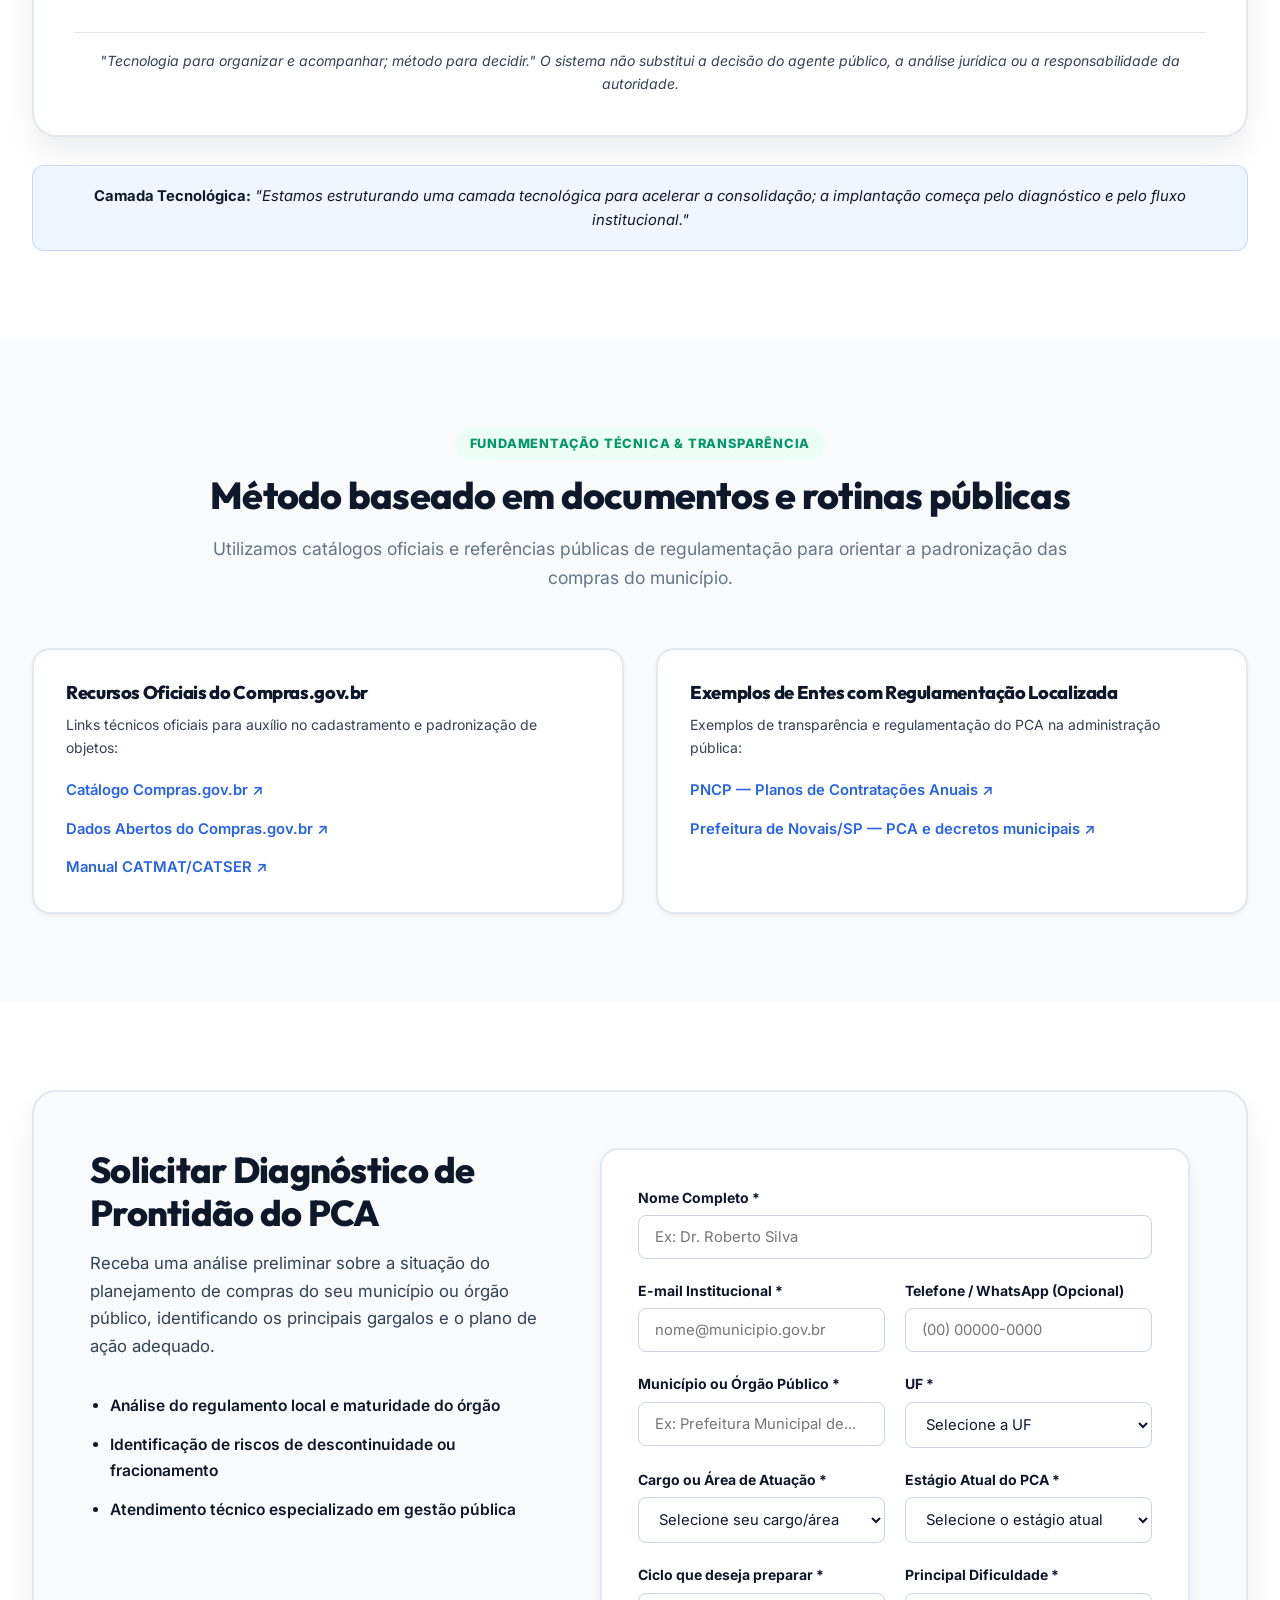
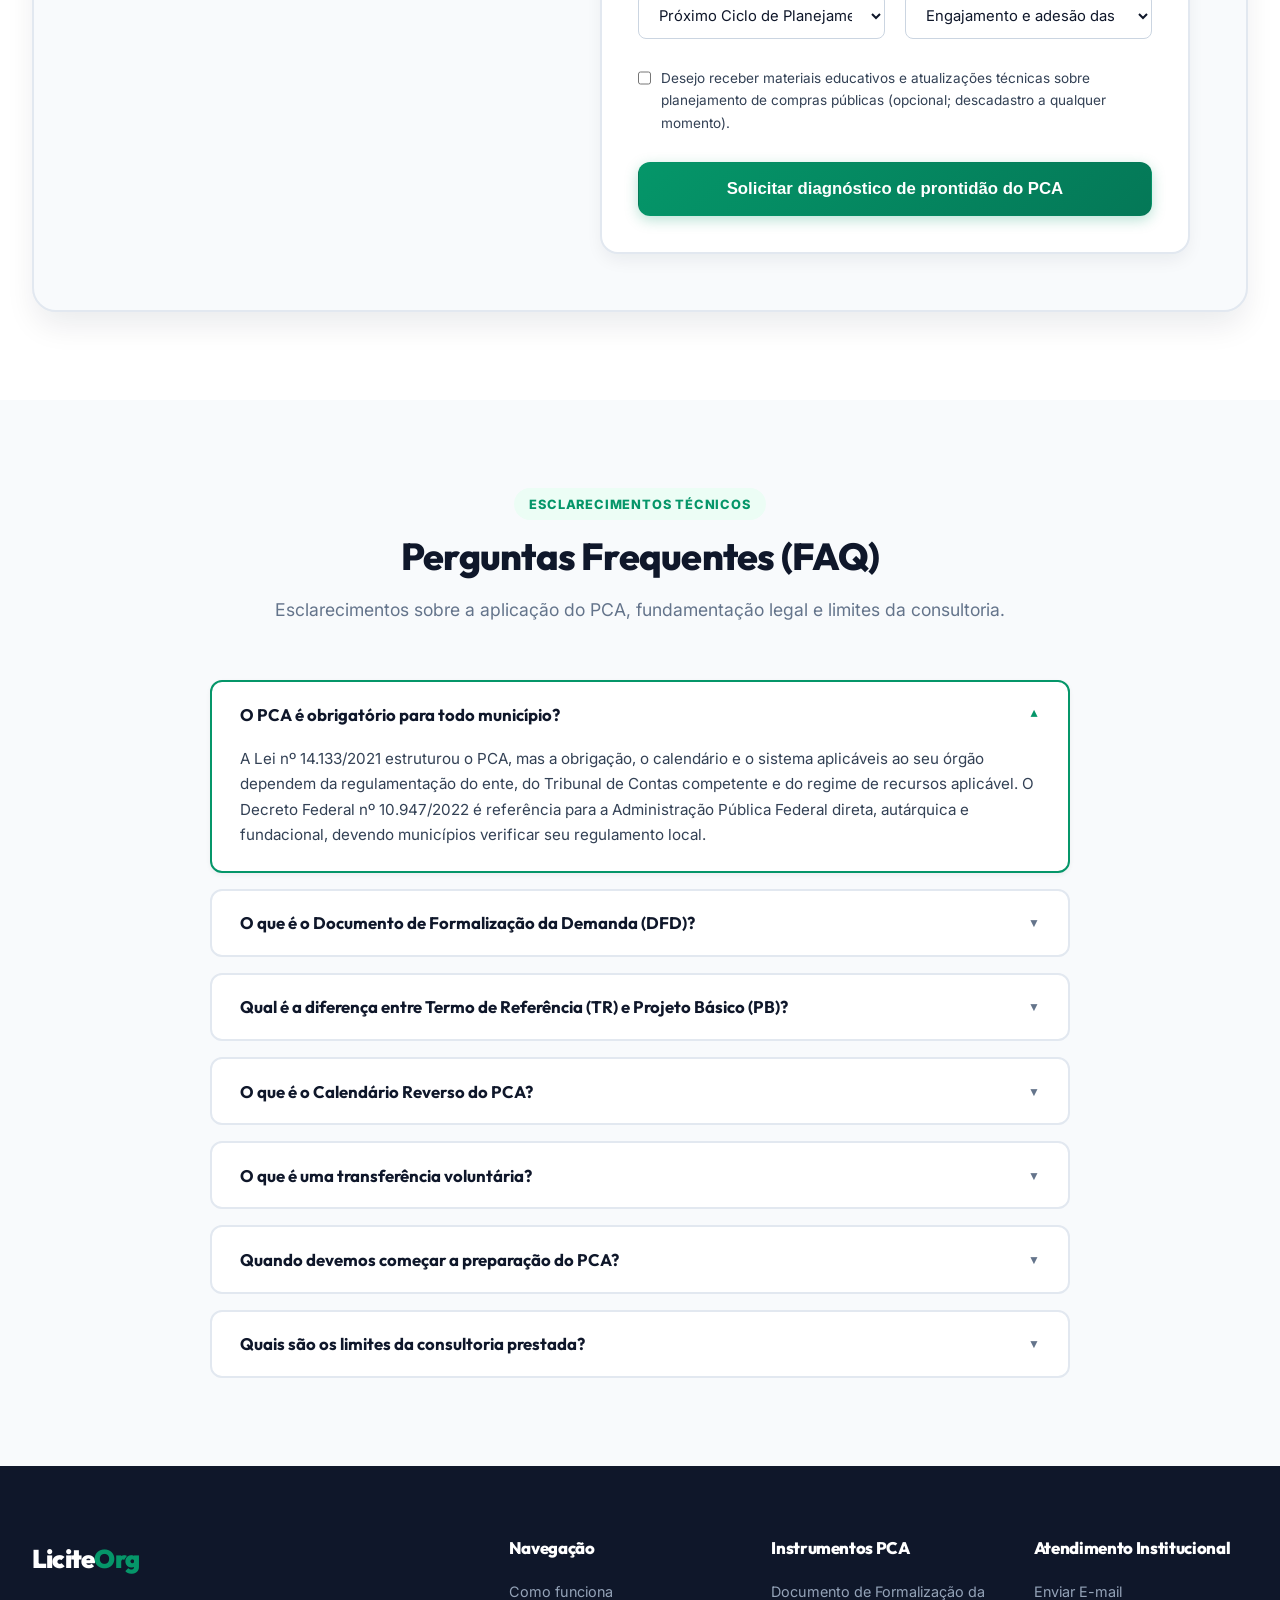
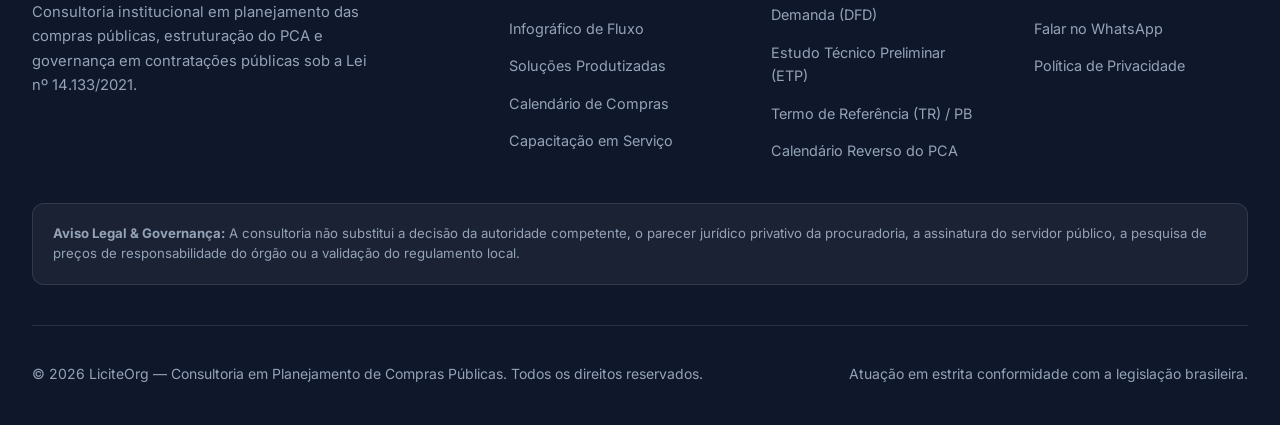
==== commit caea15bd: "atual.5" ====
--- a/index.html
+++ b/index.html
@@ -57,8 +57,8 @@
 
       <ul class="nav-menu">
         <li><a href="#problema" class="nav-link">PROBLEMA</a></li>
+        <li><a href="#metodo" class="nav-link">MÉTODO</a></li>
         <li><a href="#solucao" class="nav-link">SOLUÇÃO</a></li>
-        <li><a href="#metodo" class="nav-link">MÉTODO</a></li>
         <li><a href="#servicos" class="nav-link">SERVIÇOS</a></li>
         <li><a href="#quem-somos" class="nav-link">QUEM SOMOS</a></li>
       </ul>
@@ -198,8 +198,8 @@
 
         <div class="pain-card">
           <span class="pain-card-number">02</span>
-          <h3>Compras duplicadas ou mal agrupadas</h3>
-          <p>Secretarias diferentes solicitam itens idênticos em datas distintas, perdendo ganhos de escala e multiplicando certames desnecessários.</p>
+          <h3>Prazos insuficientes para ETP, pesquisa e TR/PB</h3>
+          <p>Demandas enviadas em cima da hora não reservam tempo para elaborar o Estudo Técnico Preliminar e o Termo de Referência com a qualidade exigida.</p>
         </div>
 
         <div class="pain-card">
@@ -210,8 +210,8 @@
 
         <div class="pain-card">
           <span class="pain-card-number">04</span>
-          <h3>Prazos insuficientes para ETP, pesquisa e TR/PB</h3>
-          <p>Demandas enviadas em cima da hora não reservam tempo para elaborar o Estudo Técnico Preliminar e o Termo de Referência com a qualidade exigida.</p>
+          <h3>Compras duplicadas ou mal agrupadas</h3>
+          <p>Secretarias diferentes solicitam itens idênticos em datas distintas, perdendo ganhos de escala e multiplicando certames desnecessários.</p>
         </div>
       </div>
 
@@ -232,7 +232,7 @@
         <span class="section-tag">Fluxo de Trabalho Institucional</span>
         <h2 class="section-title">Da necessidade identificada ao acompanhamento do plano</h2>
         <p class="section-subtitle">
-          O PCA é mais útil quando funciona como processo de trabalho, não como arquivo produzido no fim do prazo. Ajudamos a definir quem pede, quem revisa, quem consolida, quem aprova e quem acompanha — com critérios, prazos, responsáveis e rastreabilidade.
+          O PCA é mais útil quando funciona como processo de trabalho, não como arquivo produzido no fim do prazo. Estruturamos o fluxo institucional com critérios, prazos e responsabilidades claramente definidos, aplicando instrumentos de governança, como a Matriz RACI, para estabelecer quem solicita, revisa, consolida, aprova e acompanha cada etapa, assegurando maior clareza decisória e rastreabilidade ao longo do ciclo.
         </p>
       </div>
 
--- a/css/styles.css
+++ b/css/styles.css
@@ -260,6 +260,49 @@
   margin: 0 auto 3.5rem auto;
 }
 
+/* Header de Seção Expandido e Justificado para MÉTODO */
+#metodo .section-header {
+  max-width: 100%;
+  text-align: left;
+  margin-bottom: 3.5rem;
+  padding: 2.5rem 3rem;
+  background: var(--bg-surface);
+  border: 2px solid var(--border-color);
+  border-radius: var(--radius-xl);
+  box-shadow: var(--shadow-sm);
+  position: relative;
+  overflow: hidden;
+}
+
+#metodo .section-header::before {
+  content: '';
+  position: absolute;
+  top: 0;
+  left: 0;
+  width: 100%;
+  height: 4px;
+  background: linear-gradient(90deg, var(--brand-blue) 0%, var(--brand-emerald) 100%);
+}
+
+#metodo .section-title {
+  font-size: 2.35rem;
+  color: var(--brand-navy);
+  margin-bottom: 1.25rem;
+  text-align: left;
+  line-height: 1.25;
+}
+
+#metodo .section-subtitle {
+  font-size: 1.1rem;
+  color: var(--text-secondary);
+  max-width: 100%;
+  text-align: justify;
+  text-justify: inter-word;
+  hyphens: auto;
+  line-height: 1.75;
+  margin: 0;
+}
+
 .section-tag {
   display: inline-block;
   padding: 0.35rem 0.95rem;
@@ -333,63 +376,201 @@
   padding: 0 0.5rem;
 }
 
-/* Horizontal Flow Ribbon accompanying full page width */
-.hero-flow-ribbon {
-  display: flex;
+/* Card do Fluxo Institucional Integrado do PCA - Fundo Azul, Centralizado & Alta Visibilidade */
+.hero-infographic-flow {
+  width: 100%;
+  margin: 2.25rem 0 0 0;
+  padding: 2.25rem 1.75rem;
+  background: linear-gradient(135deg, #0d2147 0%, #173b7a 50%, #0b1936 100%);
+  border: 1px solid rgba(59, 130, 246, 0.5);
+  border-radius: var(--radius-xl);
+  box-shadow: 0 20px 50px rgba(0, 0, 0, 0.4), 0 0 35px rgba(37, 99, 235, 0.3);
+  position: relative;
+  overflow: hidden;
+}
+
+.hero-infographic-flow::before {
+  content: '';
+  position: absolute;
+  top: -50%;
+  left: -20%;
+  width: 140%;
+  height: 200%;
+  background: radial-gradient(circle, rgba(59, 130, 246, 0.25) 0%, rgba(37, 99, 235, 0.12) 50%, transparent 75%);
+  pointer-events: none;
+}
+
+.hero-infographic-flow .flow-header-container {
+  display: flex;
+  flex-direction: column;
   align-items: center;
   justify-content: center;
-  gap: 0.35rem;
-  width: 100%;
-  margin: 0 0 2.25rem 0;
-  padding: 0.75rem 0.85rem;
-  background: var(--bg-surface);
-  border: 1px solid var(--border-color);
-  border-radius: var(--radius-lg);
-  box-shadow: var(--shadow-sm);
-  flex-wrap: wrap;
-}
-
-.flow-step {
+  text-align: center;
+  margin-bottom: 1.75rem;
+  padding-bottom: 1rem;
+  border-bottom: 1px solid rgba(255, 255, 255, 0.12);
+}
+
+.hero-infographic-flow .flow-header-badge {
   display: inline-flex;
   align-items: center;
-  gap: 0.35rem;
+  justify-content: center;
+  gap: 0.6rem;
+  font-size: 0.825rem;
+  font-weight: 900;
+  letter-spacing: 0.12em;
+  color: #ffffff;
+  background: linear-gradient(135deg, #2563eb 0%, #1d4ed8 100%);
+  border: 1px solid rgba(147, 197, 253, 0.5);
+  padding: 0.45rem 1.4rem;
+  border-radius: var(--radius-full);
+  text-transform: uppercase;
+  box-shadow: 0 4px 16px rgba(37, 99, 235, 0.4), 0 0 20px rgba(59, 130, 246, 0.3);
+  margin-bottom: 0.5rem;
+}
+
+.hero-infographic-flow .flow-header-sub {
+  font-size: 0.85rem;
+  color: #cbd5e1;
+  font-weight: 600;
+  letter-spacing: 0.02em;
+}
+
+.hero-infographic-flow .flow-track {
+  display: flex;
+  align-items: center;
+  justify-content: space-between;
+  gap: 0.4rem;
+  width: 100%;
+  position: relative;
+  z-index: 2;
+}
+
+.hero-infographic-flow .flow-node-card {
+  flex: 1;
+  display: flex;
+  flex-direction: column;
+  align-items: center;
+  justify-content: center;
+  text-align: center;
+  padding: 1.25rem 0.75rem;
+  background: linear-gradient(160deg, #0f172a 0%, #1e293b 100%);
+  border: 1px solid rgba(255, 255, 255, 0.15);
+  border-top: 4px solid #3b82f6;
+  border-radius: var(--radius-lg);
+  transition: all var(--transition-fast);
+  position: relative;
+  min-height: 135px;
+}
+
+.hero-infographic-flow .flow-node-card:hover {
+  background: linear-gradient(160deg, #1e293b 0%, #172554 100%);
+  border-color: #60a5fa;
+  border-top-color: #60a5fa;
+  transform: translateY(-5px);
+  box-shadow: 0 14px 28px rgba(0, 0, 0, 0.5), 0 0 22px rgba(59, 130, 246, 0.4);
+}
+
+.hero-infographic-flow .flow-node-card.active-node {
+  border-top-color: #60a5fa;
+  background: linear-gradient(160deg, #0f172a 0%, #1e3a8a 100%);
+}
+
+.hero-infographic-flow .flow-node-card.finish-node {
+  border-top-color: #10b981;
+  background: linear-gradient(160deg, #0f172a 0%, #064e3b 100%);
+}
+
+.hero-infographic-flow .node-step-badge {
+  display: inline-block;
   font-size: 0.8rem;
+  font-weight: 900;
+  color: #ffffff;
+  background: linear-gradient(135deg, #2563eb 0%, #1d4ed8 100%);
+  padding: 0.25rem 0.7rem;
+  border-radius: var(--radius-full);
+  margin-bottom: 0.65rem;
+  box-shadow: 0 3px 10px rgba(0, 0, 0, 0.3);
+  border: 1px solid rgba(255, 255, 255, 0.2);
+}
+
+.hero-infographic-flow .flow-node-card.finish-node .node-step-badge {
+  background: linear-gradient(135deg, #10b981 0%, #059669 100%);
+  box-shadow: 0 3px 10px rgba(16, 185, 129, 0.4);
+}
+
+.hero-infographic-flow .node-title {
+  font-family: var(--font-heading);
+  font-size: 0.975rem;
+  font-weight: 800;
+  color: #ffffff;
+  margin-bottom: 0.35rem;
+  line-height: 1.3;
+  letter-spacing: -0.01em;
+}
+
+.hero-infographic-flow .node-desc {
+  font-size: 0.775rem;
+  color: #93c5fd;
   font-weight: 600;
-  color: var(--brand-navy);
-  background: #ffffff;
-  padding: 0.35rem 0.6rem;
-  border-radius: var(--radius-sm);
-  border: 1px solid var(--border-color);
-  white-space: nowrap;
+  line-height: 1.35;
+}
+
+.hero-infographic-flow .flow-connector {
+  flex-shrink: 0;
+  display: flex;
+  align-items: center;
+  justify-content: center;
+  padding: 0 0.15rem;
+}
+
+.hero-infographic-flow .connector-arrow-pill {
+  width: 34px;
+  height: 34px;
+  border-radius: 50%;
+  background: linear-gradient(135deg, rgba(37, 99, 235, 0.4) 0%, rgba(59, 130, 246, 0.4) 100%);
+  border: 1px solid rgba(147, 197, 253, 0.6);
+  color: #60a5fa;
+  display: flex;
+  align-items: center;
+  justify-content: center;
+  box-shadow: 0 0 14px rgba(59, 130, 246, 0.4);
   transition: all var(--transition-fast);
 }
 
-.flow-step:hover {
-  border-color: var(--brand-emerald);
-  color: var(--brand-emerald-dark);
-  background: var(--bg-emerald-light);
-  transform: translateY(-1px);
-}
-
-.flow-step .step-num {
-  font-size: 0.725rem;
-  font-weight: 800;
-  color: var(--brand-emerald);
-  background: var(--bg-emerald-light);
-  padding: 0.12rem 0.38rem;
-  border-radius: 4px;
-}
-
-.flow-arrow {
-  color: var(--brand-emerald);
-  font-size: 0.8rem;
-  opacity: 0.75;
+.hero-infographic-flow .flow-node-card:hover + .flow-connector .connector-arrow-pill,
+.hero-infographic-flow .connector-arrow-pill:hover {
+  background: linear-gradient(135deg, #2563eb 0%, #60a5fa 100%);
+  color: #ffffff;
+  transform: scale(1.15);
+  box-shadow: 0 0 22px rgba(96, 165, 250, 0.8);
 }
 
 @media (max-width: 992px) {
-  .hero-flow-ribbon {
-    justify-content: center;
-    gap: 0.6rem;
+  .hero-infographic-flow .flow-header-container {
+    align-items: center;
+    text-align: center;
+    gap: 0.5rem;
+  }
+  .hero-infographic-flow .flow-track {
+    flex-direction: column;
+    gap: 0.85rem;
+  }
+  .hero-infographic-flow .flow-node-card {
+    width: 100%;
+    flex-direction: row;
+    align-items: center;
+    justify-content: flex-start;
+    gap: 1rem;
+    padding: 1.1rem 1.35rem;
+    text-align: left;
+    min-height: auto;
+  }
+  .hero-infographic-flow .node-step-badge {
+    margin-bottom: 0;
+  }
+  .hero-infographic-flow .connector-arrow-pill {
+    transform: rotate(90deg);
   }
 }
 
@@ -512,6 +693,9 @@
   padding: 2rem;
   position: relative;
   transition: all var(--transition-normal);
+  display: flex;
+  flex-direction: column;
+  height: 100%;
 }
 
 .pain-card:hover {
@@ -539,6 +723,10 @@
 .pain-card p {
   font-size: 0.925rem;
   color: var(--text-secondary);
+  text-align: justify;
+  text-justify: inter-word;
+  hyphens: auto;
+  line-height: 1.65;
 }
 
 .compliance-alert-banner {
@@ -583,6 +771,9 @@
   padding: 2rem;
   transition: all var(--transition-normal);
   box-shadow: var(--shadow-sm);
+  display: flex;
+  flex-direction: column;
+  height: 100%;
 }
 
 .step-card:hover {
@@ -611,6 +802,10 @@
 .step-card p {
   font-size: 0.95rem;
   color: var(--text-secondary);
+  text-align: justify;
+  text-justify: inter-word;
+  hyphens: auto;
+  line-height: 1.65;
 }
 
 /* Infográfico de Fluxo em Grade Horizontal Nítida */
